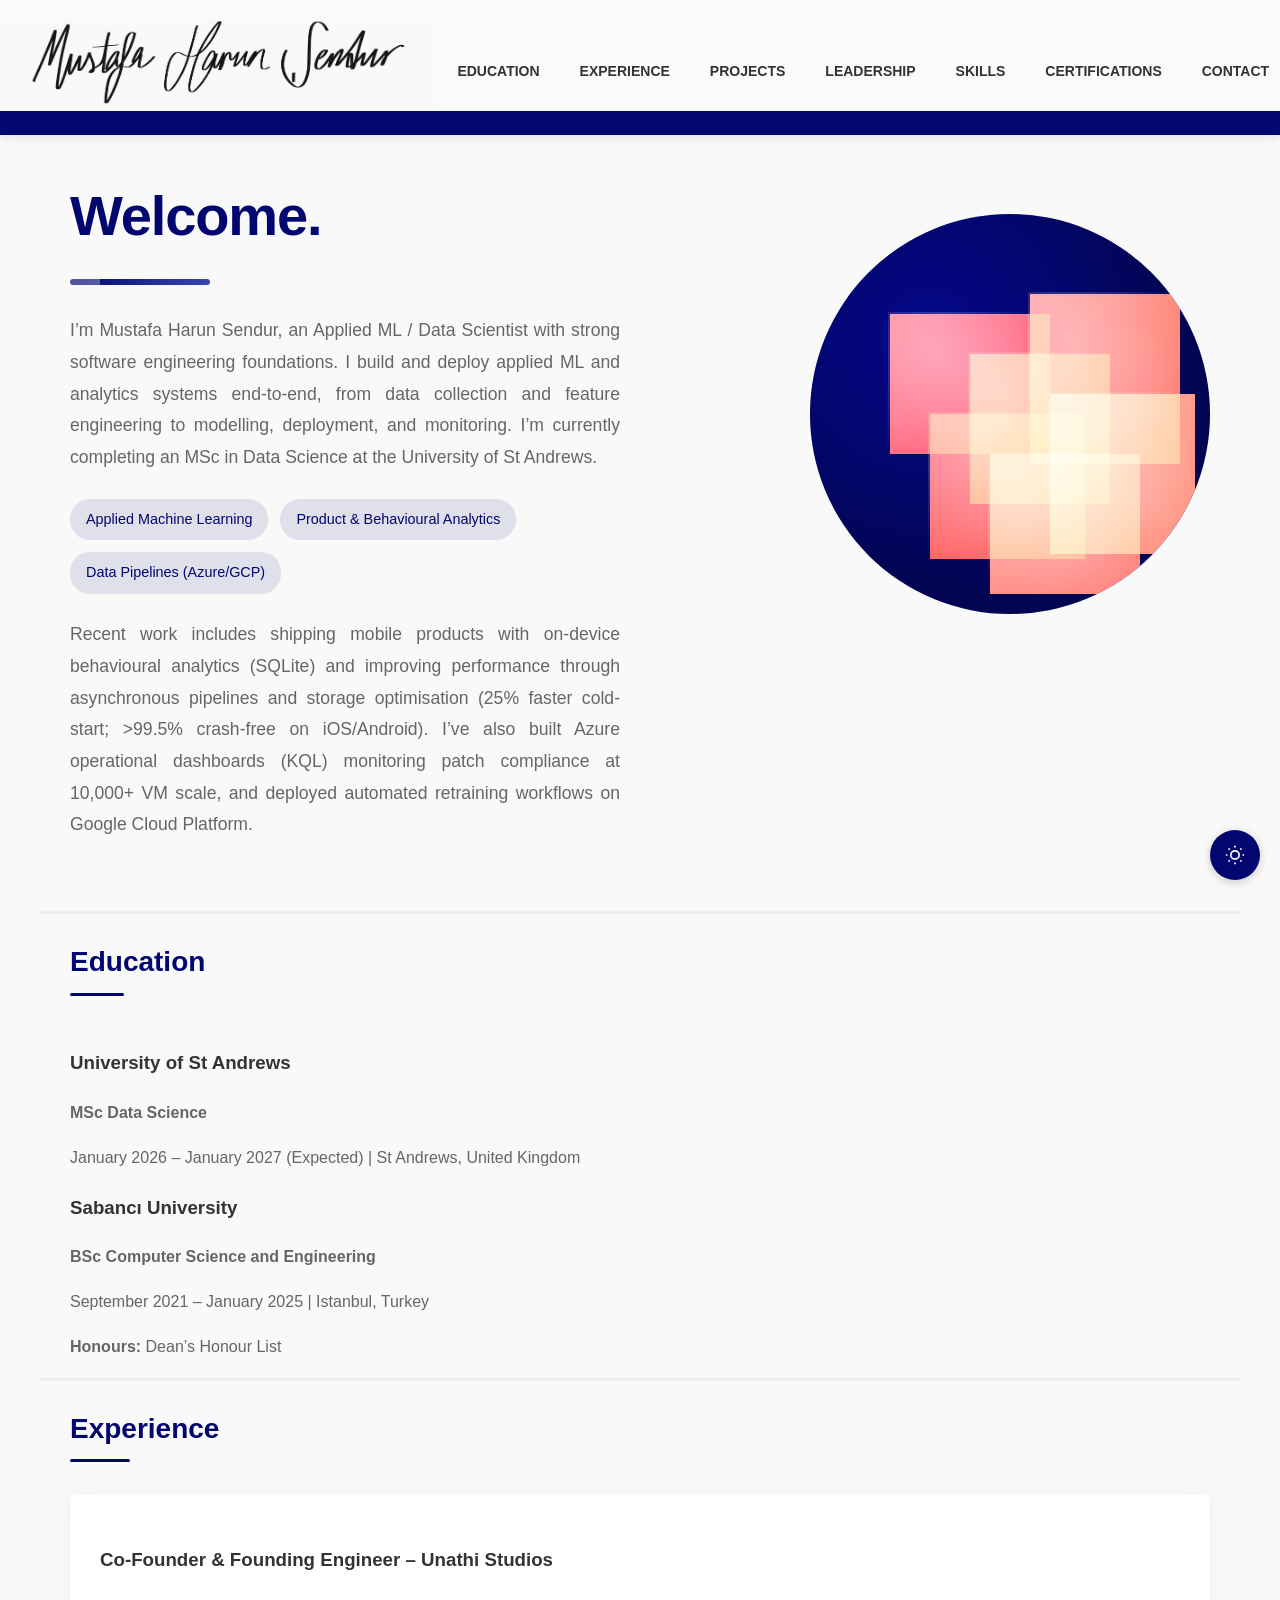
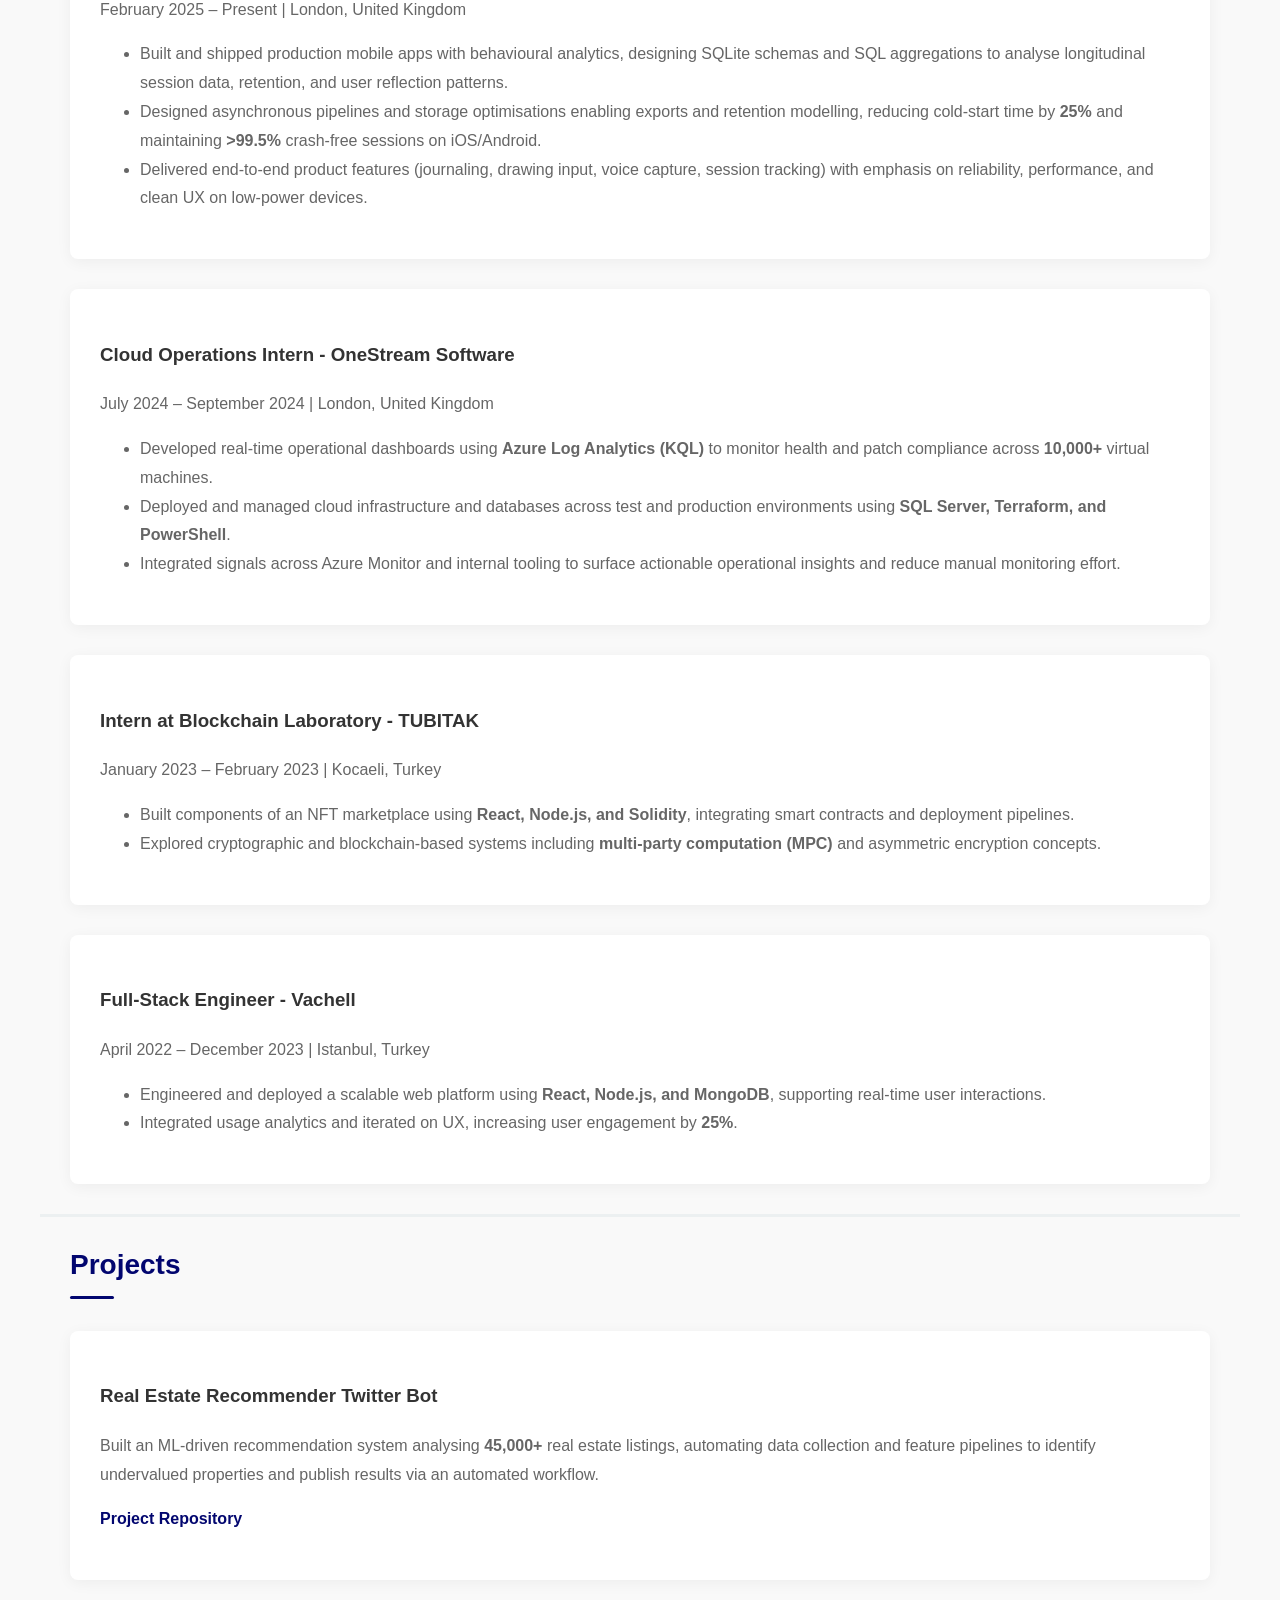
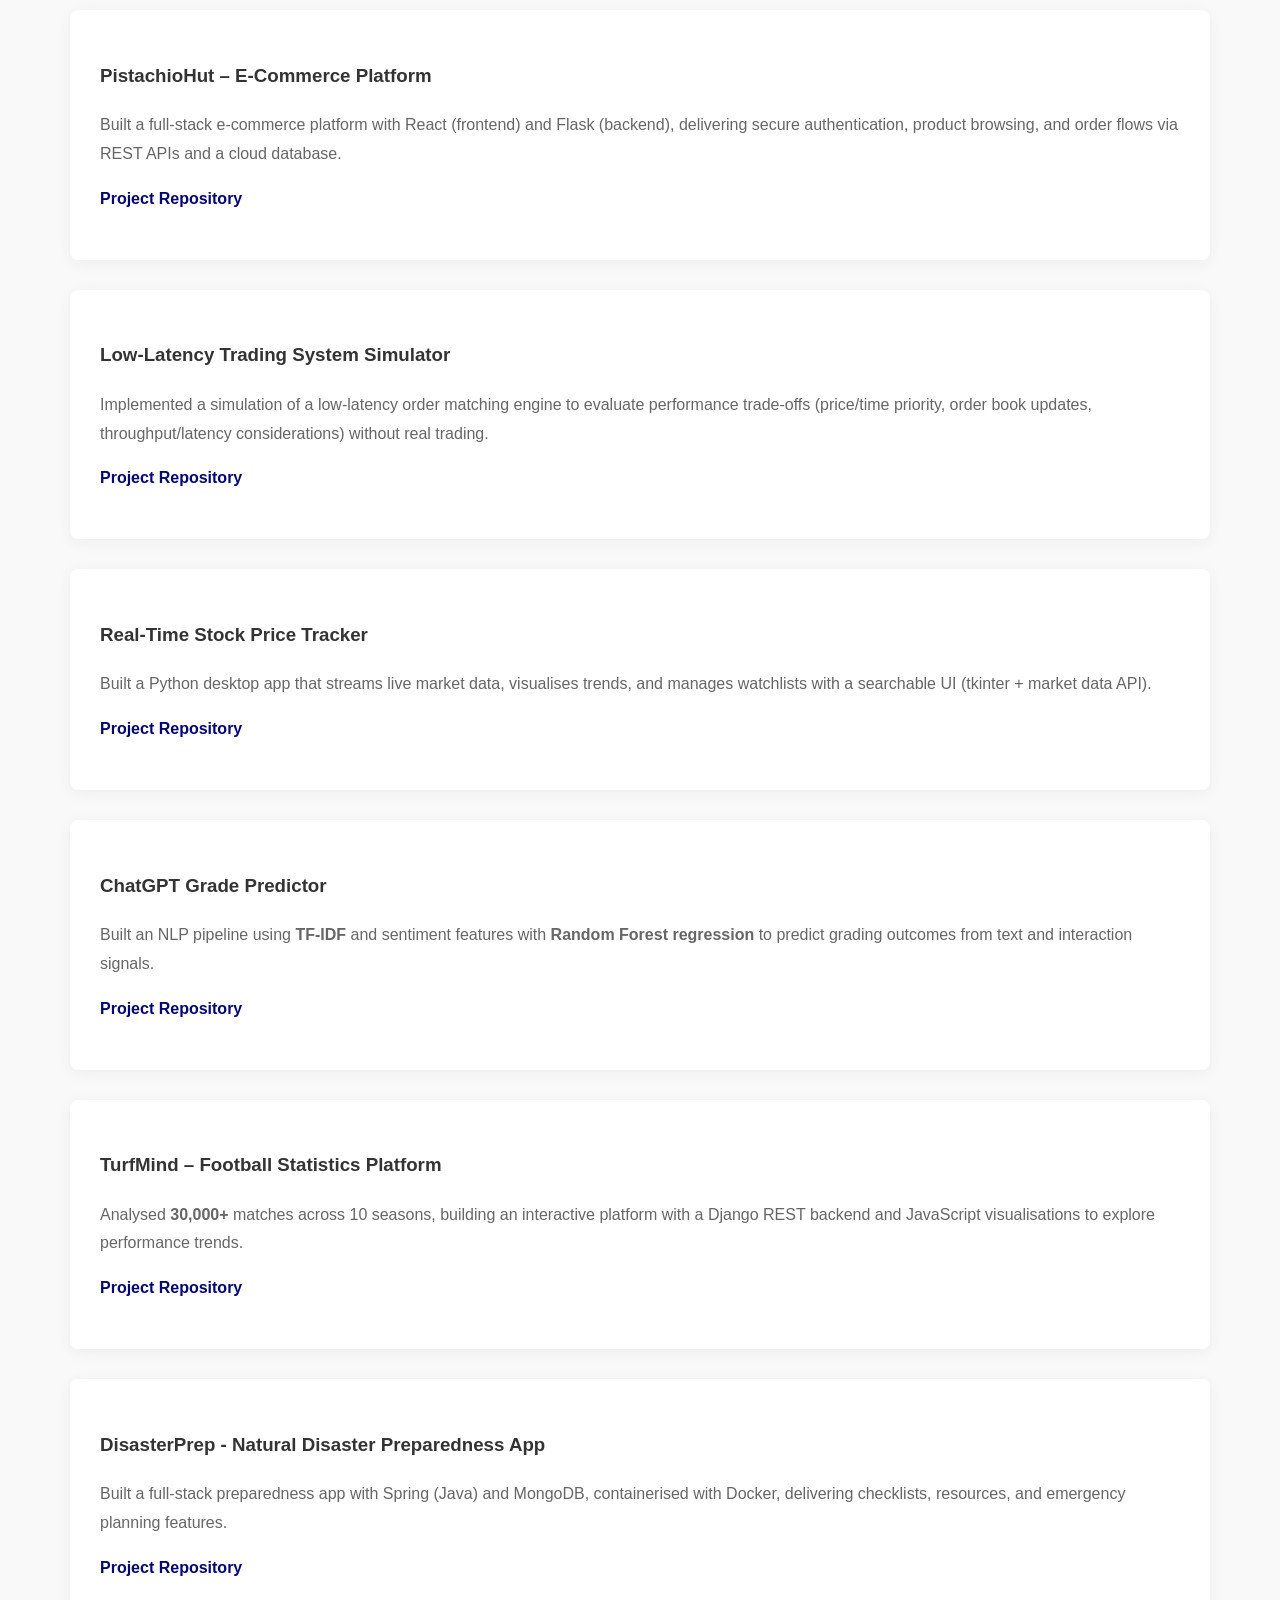
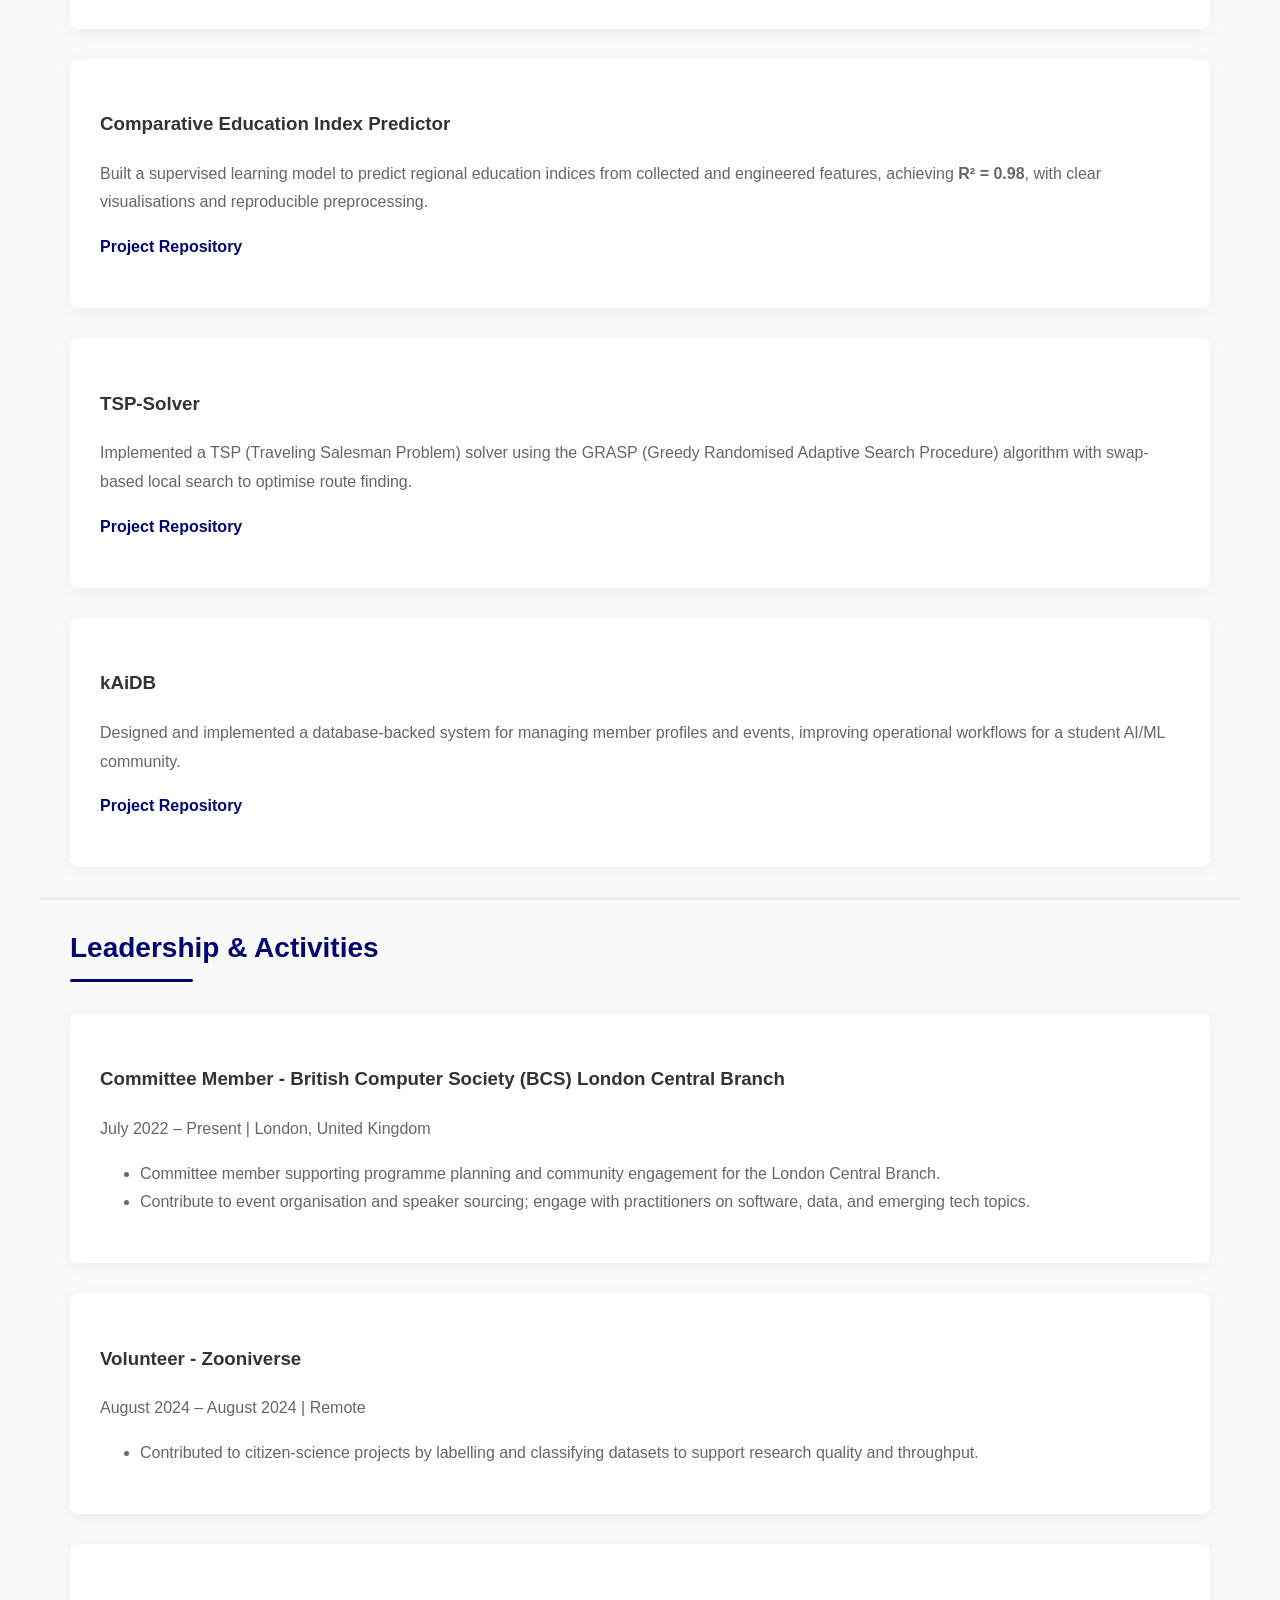
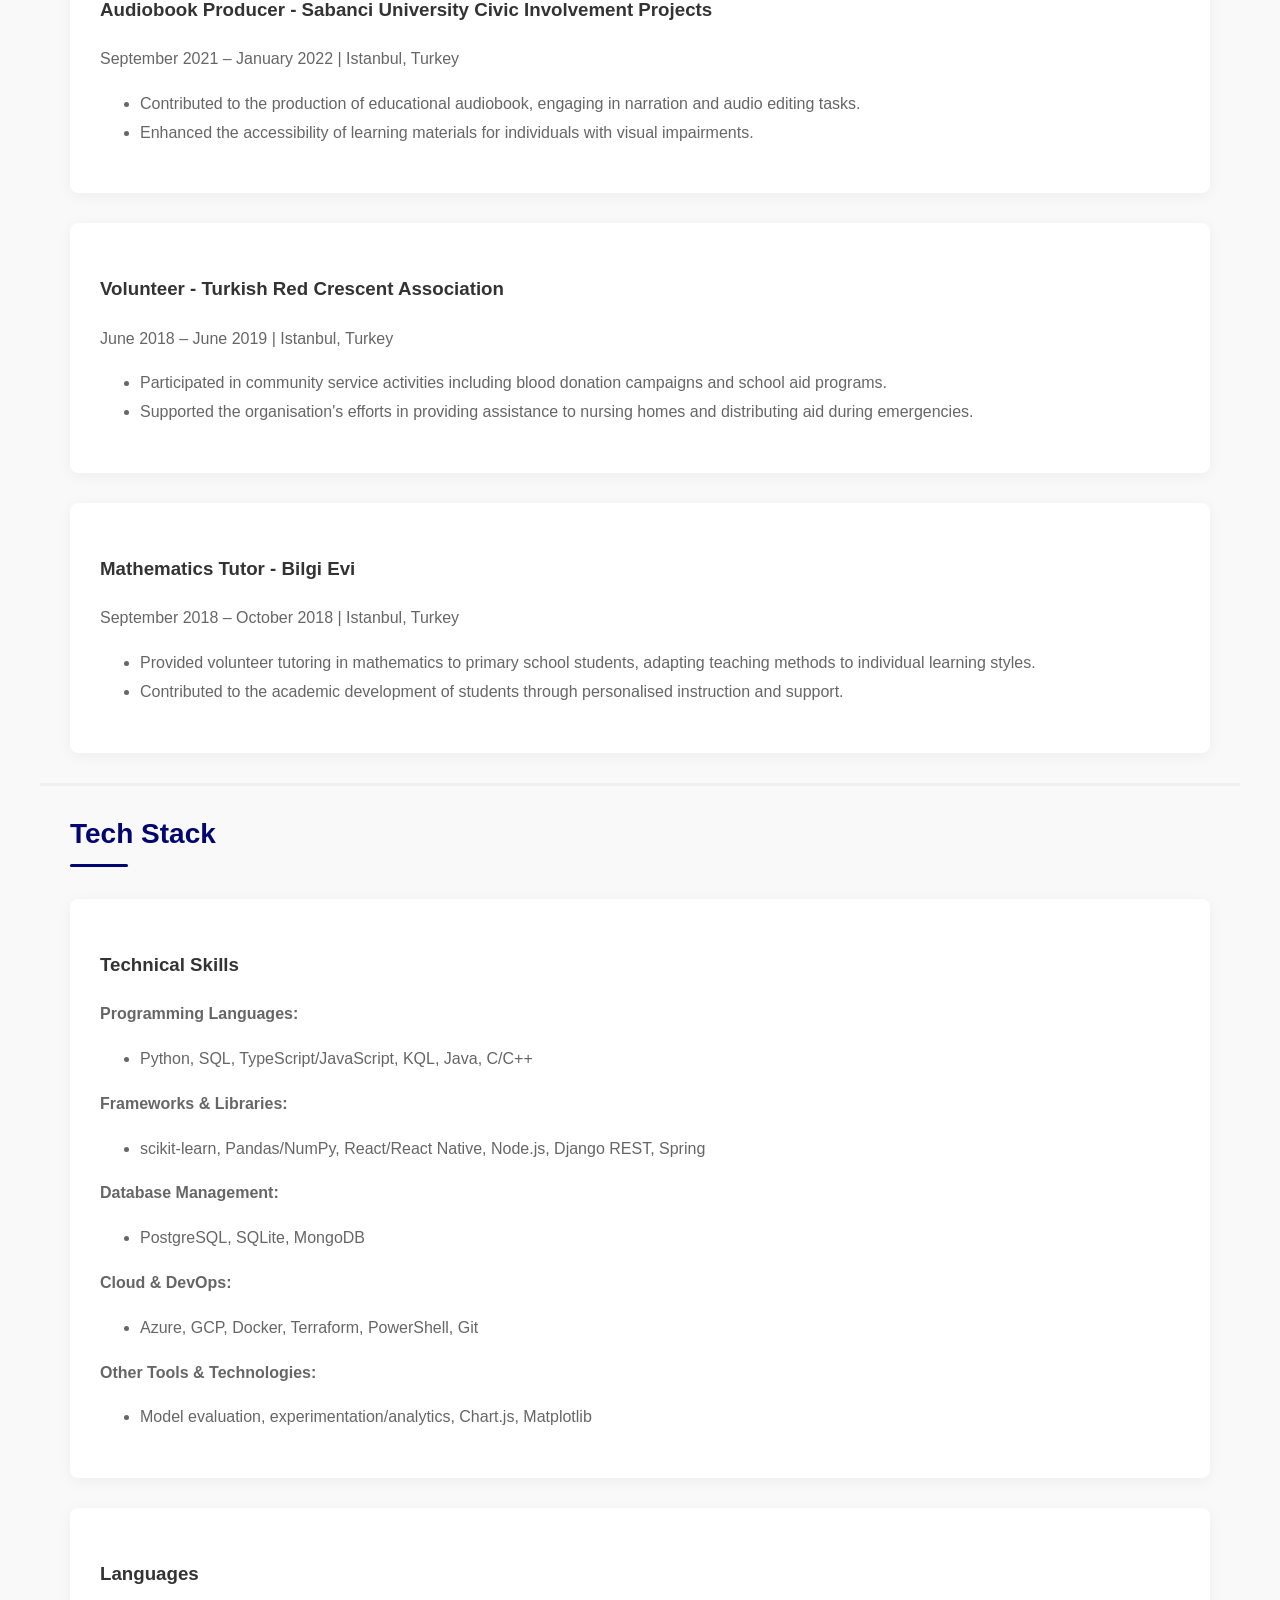
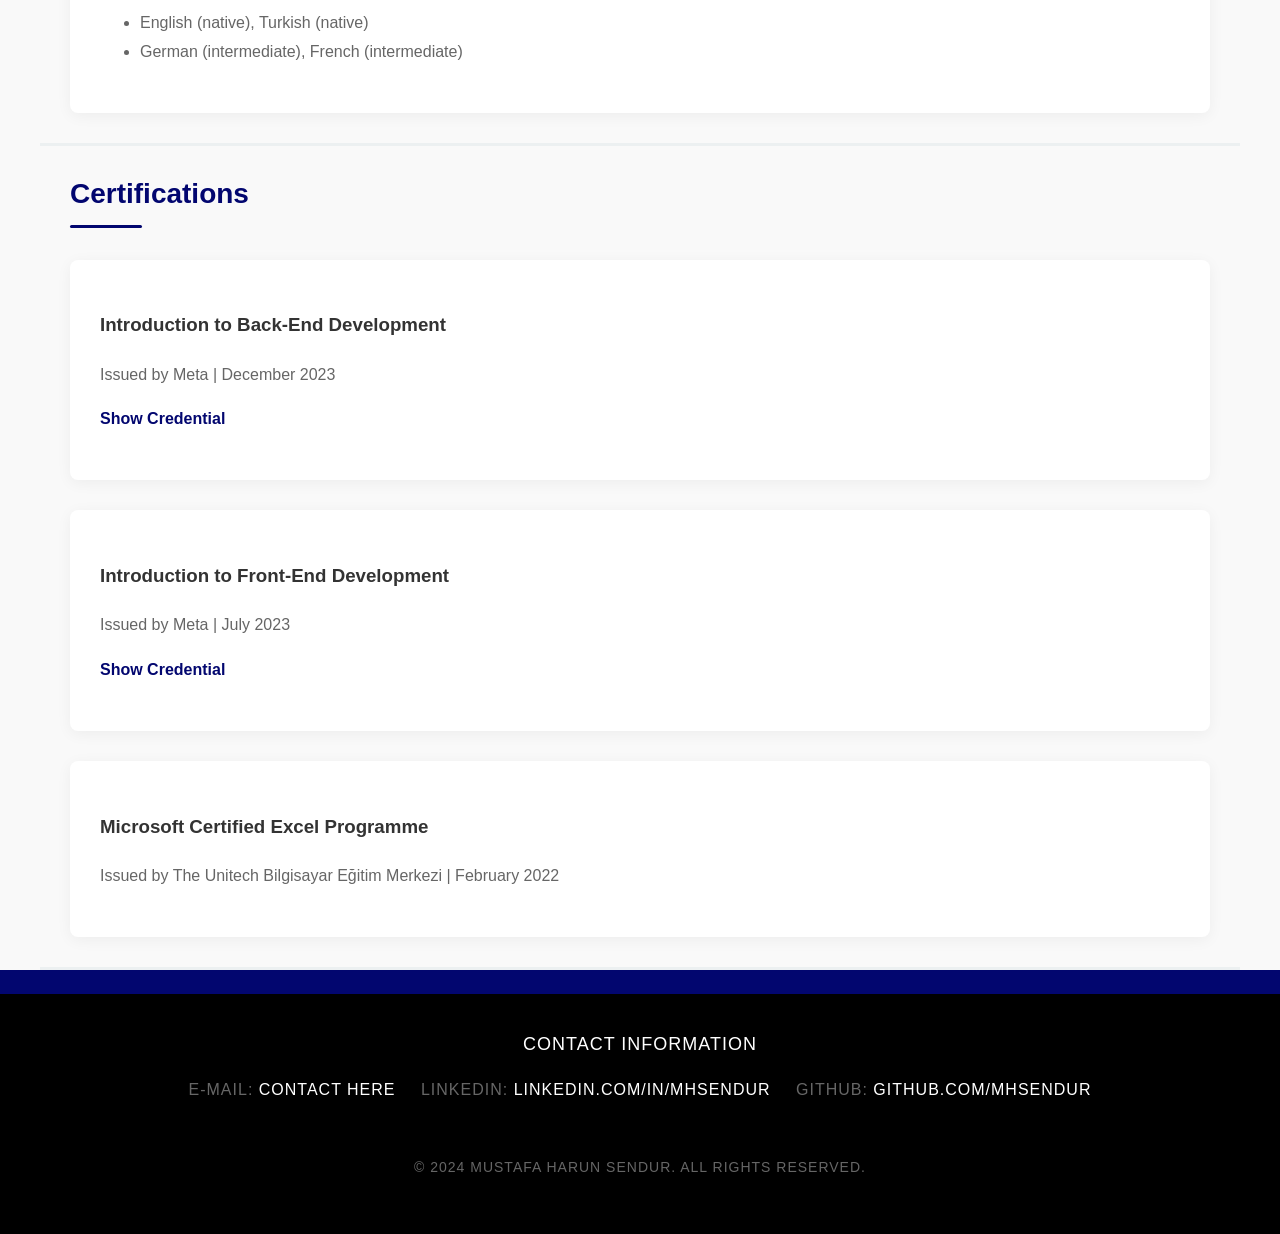
==== index.html @ 92cb6170 "Update index.html" ====
<!DOCTYPE html>
<html lang="en">
<head>
    <meta charset="UTF-8">
    <meta name="viewport" content="width=device-width, initial-scale=1.0">
    <title>Mustafa Harun Sendur - Portfolio</title>
    <link rel="stylesheet" href="style.css">
</head>
<body>
  <svg style="position: absolute; width: 0; height: 0;">
    <defs>
        <filter id="goo">
            <feGaussianBlur in="SourceGraphic" stdDeviation="4" result="blur" />
            <feColorMatrix in="blur" mode="matrix" 
                values="1 0 0 0 0  
                        0 1 0 0 0  
                        0 0 1 0 0  
                        0 0 0 12 -9" result="goo" />
            <feComposite in="SourceGraphic" in2="goo" operator="atop"/>
        </filter>
    </defs>
</svg>

  <header>
    <div class="container">
        <img src="logo.png" alt="Mustafa Harun Sendur Logo">
    </div>
    
    <nav>
        <ul>
            <li><a href="#education">Education</a></li>
            <li><a href="#experience">Experience</a></li>
            <li><a href="#projects">Projects</a></li>
            <li><a href="#activities">Leadership</a></li>
            <li><a href="#skills">Skills</a></li>
            <li><a href="#certifications">Certifications</a></li>

            <li><a href="#" onclick="window.location.href = 'mailto:' + 'sendurharun' + '@' + 'gmail.com'">Contact</a></li>
        </ul>
    </nav>
</header>


    <section id="welcome" class="container">
        <div class="welcome-content">
            <div class="welcome-grid">
                <div class="welcome-text">
                    <h1>Welcome.</h1>
                    <div class="highlight-bar"></div>
                    <p>I’m Mustafa Harun Sendur, an Applied ML / Data Scientist with strong software engineering foundations. I build and deploy applied ML and analytics systems end-to-end, from data collection and feature engineering to modelling, deployment, and monitoring. I’m currently completing an MSc in Data Science at the University of St Andrews.</p>
                    <div class="expertise-tags">
                        <span>Applied Machine Learning</span>
                        <span>Product & Behavioural Analytics</span>
                        <span>Data Pipelines (Azure/GCP)</span>
                    </div>
                    <p>Recent work includes shipping mobile products with on-device behavioural analytics (SQLite) and improving performance through asynchronous pipelines and storage optimisation (25% faster cold-start; &gt;99.5% crash-free on iOS/Android). I’ve also built Azure operational dashboards (KQL) monitoring patch compliance at 10,000+ VM scale, and deployed automated retraining workflows on Google Cloud Platform.</p>
                </div>
                <div class="welcome-visual">
                    <div class="tech-sphere">
                        <div class="lava-container">
                            <div class="lava-blob"></div>
                            <div class="lava-blob"></div>
                            <div class="lava-blob"></div>
                            <div class="lava-blob"></div>
                            <div class="lava-blob"></div>
                            <div class="lava-blob"></div>

                            
                        </div>
                    </div>
                </div>
            </div>
        </div>
    </section>
    
<!-- Education Section -->
<section id="education" class="container">
  <h2>Education</h2>

  <div class="education-entry">
    <h3>University of St Andrews</h3>
    <p><strong>MSc Data Science</strong></p>
    <p>January 2026 – January 2027 (Expected) | St Andrews, United Kingdom</p>
  </div>

  <div class="education-entry">
    <h3>Sabancı University</h3>
    <p><strong>BSc Computer Science and Engineering</strong></p>
    <p>September 2021 – January 2025 | Istanbul, Turkey</p>
    <p><strong>Honours:</strong> Dean’s Honour List</p>
  </div>
</section>

<!-- Experience Section -->
<section id="experience" class="container">
  <h2>Experience</h2>



<!-- Unathi Studios Experience -->
<div class="experience-entry">
    <div class="tech-tags-container">
        <span class="tech-tag react">React Native</span>
        <span class="tech-tag typescript">TypeScript</span>
        <span class="tech-tag sqlite">SQLite</span>
    </div>
    <h3>Co-Founder &amp; Founding Engineer – Unathi Studios</h3>
    <p>February 2025 – Present | London, United Kingdom</p>
    <ul>
        <li>Built and shipped production mobile apps with behavioural analytics, designing SQLite schemas and SQL aggregations to analyse longitudinal session data, retention, and user reflection patterns.</li>
        <li>Designed asynchronous pipelines and storage optimisations enabling exports and retention modelling, reducing cold-start time by <strong>25%</strong> and maintaining <strong>&gt;99.5%</strong> crash-free sessions on iOS/Android.</li>
        <li>Delivered end-to-end product features (journaling, drawing input, voice capture, session tracking) with emphasis on reliability, performance, and clean UX on low-power devices.</li>
    </ul>
</div> 
    
<!-- OneStream Software Experience -->
<div class="experience-entry">
    <div class="tech-tags-container">
        <span class="tech-tag azure">Azure</span>
        <span class="tech-tag kql">KQL</span>
    </div>
    <h3>Cloud Operations Intern - OneStream Software</h3>
    <p>July 2024 – September 2024 | London, United Kingdom</p>
    <ul>
        <li>Developed real-time operational dashboards using <strong>Azure Log Analytics (KQL)</strong> to monitor health and patch compliance across <strong>10,000+</strong> virtual machines.</li>
        <li>Deployed and managed cloud infrastructure and databases across test and production environments using <strong>SQL Server, Terraform, and PowerShell</strong>.</li>
        <li>Integrated signals across Azure Monitor and internal tooling to surface actionable operational insights and reduce manual monitoring effort.</li>
    </ul>
</div>

  <!-- TUBITAK Experience -->
  <div class="experience-entry">
      <div class="tech-tags-container">
          <span class="tech-tag solidity">Solidity</span>
          <span class="tech-tag javascript">JavaScript</span>
      </div>
      <h3>Intern at Blockchain Laboratory - TUBITAK</h3>
      <p>January 2023 – February 2023 | Kocaeli, Turkey</p>
      <ul>
          <li>Built components of an NFT marketplace using <strong>React, Node.js, and Solidity</strong>, integrating smart contracts and deployment pipelines.</li>
          <li>Explored cryptographic and blockchain-based systems including <strong>multi-party computation (MPC)</strong> and asymmetric encryption concepts.</li>
      </ul>
  </div>
  
  <!-- Vachell Experience -->
  <div class="experience-entry">
      <div class="tech-tags-container">
          <span class="tech-tag react">React</span>
          <span class="tech-tag nodejs">Node.js</span>
          <span class="tech-tag express">Express</span>
          <span class="tech-tag mongodb">MongoDB</span>
      </div>
      <h3>Full-Stack Engineer - Vachell</h3>
      <p>April 2022 – December 2023 | Istanbul, Turkey</p>
      <ul>
          <li>Engineered and deployed a scalable web platform using <strong>React, Node.js, and MongoDB</strong>, supporting real-time user interactions.</li>
          <li>Integrated usage analytics and iterated on UX, increasing user engagement by <strong>25%</strong>.</li>
      </ul>
  </div>
</section>


<!-- Projects Section -->
<section id="projects" class="container">
  <h2>Projects</h2>

  <!-- Real Estate Recommender Twitter Bot Project -->
<div class="project-entry">
    <div class="tech-tags-container">
        <span class="tech-tag python">Python</span>
    </div>
    <h3>Real Estate Recommender Twitter Bot</h3>
    <p>Built an ML-driven recommendation system analysing <strong>45,000+</strong> real estate listings, automating data collection and feature pipelines to identify undervalued properties and publish results via an automated workflow.</p>
    <p><a href="https://github.com/mhsendur/RealEstateTweetBot" target="_blank" rel="noopener noreferrer">Project Repository</a></p>
</div>

      <!-- PistachioHut – E-Commerce Platform Project -->
  <div class="project-entry">
      <div class="tech-tags-container">
          <span class="tech-tag python">Python</span>
          <span class="tech-tag flask">Flask</span>
          <span class="tech-tag react">React</span>
          <span class="tech-tag firebase">Firebase</span>
      </div>
      <h3>PistachioHut – E-Commerce Platform</h3>
      <p>Built a full-stack e-commerce platform with React (frontend) and Flask (backend), delivering secure authentication, product browsing, and order flows via REST APIs and a cloud database.</p>
      <p><a href="https://github.com/mhsendur/PistachioHut-OnlineStore" target="_blank" rel="noopener noreferrer">Project Repository</a></p>
  </div>

  <!-- Low-Latency Trading System Simulator Project -->
  <div class="project-entry">
      <div class="tech-tags-container">
          <span class="tech-tag cpp">C</span>
      </div>
      <h3>Low-Latency Trading System Simulator</h3>
      <p>Implemented a simulation of a low-latency order matching engine to evaluate performance trade-offs (price/time priority, order book updates, throughput/latency considerations) without real trading.</p>
      <p><a href="https://github.com/mhsendur/LowLatencyTradingSystem" target="_blank" rel="noopener noreferrer">Project Repository</a></p>
  </div>

  <!-- Real-Time Stock Price Tracker Project -->
  <div class="project-entry">
      <div class="tech-tags-container">
          <span class="tech-tag python">Python</span>
      </div>
      <h3>Real-Time Stock Price Tracker</h3>
      <p>Built a Python desktop app that streams live market data, visualises trends, and manages watchlists with a searchable UI (tkinter + market data API).</p>
      <p><a href="https://github.com/mhsendur/StockPriceTracker" target="_blank" rel="noopener noreferrer">Project Repository</a></p>
  </div>
  

  <!-- ChatGPT Grade Predictor Project -->
  <div class="project-entry">
      <div class="tech-tags-container">
          <span class="tech-tag python">Python</span>
      </div>
      <h3>ChatGPT Grade Predictor</h3>
      <p>Built an NLP pipeline using <strong>TF-IDF</strong> and sentiment features with <strong>Random Forest regression</strong> to predict grading outcomes from text and interaction signals.</p>
      <p><a href="https://github.com/mhsendur/ChatGPT-Grade-Predictor" target="_blank" rel="noopener noreferrer">Project Repository</a></p>
  </div>
  
  <!-- TurfMind Project -->
  <div class="project-entry">
      <div class="tech-tags-container">
          <span class="tech-tag python">Python</span>
          <span class="tech-tag django">Django</span>
          <span class="tech-tag javascript">JavaScript</span>
      </div>
      <h3>TurfMind – Football Statistics Platform</h3>
      <p>Analysed <strong>30,000+</strong> matches across 10 seasons, building an interactive platform with a Django REST backend and JavaScript visualisations to explore performance trends.</p>
      <p><a href="https://github.com/mhsendur/TurfMind-football-stats-coaching" target="_blank" rel="noopener noreferrer">Project Repository</a></p>
      </div>
  
  <!-- DisasterPrep App Project -->
  <div class="project-entry">
      <div class="tech-tags-container">
          <span class="tech-tag java">Java</span>
          <span class="tech-tag spring">Spring</span>
          <span class="tech-tag docker">Docker</span>
          <span class="tech-tag mongodb">MongoDB</span>
      </div>
      <h3>DisasterPrep - Natural Disaster Preparedness App</h3>
      <p>Built a full-stack preparedness app with Spring (Java) and MongoDB, containerised with Docker, delivering checklists, resources, and emergency planning features.</p>
      <p><a href="https://github.com/mhsendur/DisasterPrep" target="_blank" rel="noopener noreferrer">Project Repository</a></p>
  </div>
  
  <!-- Comparative Education Index Predictor Project -->
  <div class="project-entry">
      <div class="tech-tags-container">
          <span class="tech-tag python">Python</span>
      </div>
      <h3>Comparative Education Index Predictor</h3>
      <p>Built a supervised learning model to predict regional education indices from collected and engineered features, achieving <strong>R² = 0.98</strong>, with clear visualisations and reproducible preprocessing.</p>
      <p><a href="https://github.com/mhsendur/Education-Index-in-Turkey-Before-and-After" target="_blank" rel="noopener noreferrer">Project Repository</a></p>
  </div>

  <!-- TSP-Solver Project -->
<div class="project-entry">
    <div class="tech-tags-container">
        <span class="tech-tag cpp">C++</span>
    </div>
    <h3>TSP-Solver</h3>
    <p>Implemented a TSP (Traveling Salesman Problem) solver using the GRASP (Greedy Randomised Adaptive Search Procedure) algorithm with swap-based local search to optimise route finding.</p>
    <p><a href="https://github.com/mhsendur/TSP-Solver" target="_blank" rel="noopener noreferrer">Project Repository</a></p>
</div>

<!-- kAiDB Project -->
<div class="project-entry">
    <div class="tech-tags-container">
        <span class="tech-tag python">Python</span>
        <span class="tech-tag mongodb">MongoDB</span>
    </div>
    <h3>kAiDB</h3>
    <p>Designed and implemented a database-backed system for managing member profiles and events, improving operational workflows for a student AI/ML community.</p>
    <p><a href="https://github.com/mhsendur/kAiDB" target="_blank" rel="noopener noreferrer">Project Repository</a></p>
</div>

</section>


<!-- Activities Section -->
<section id="activities" class="container">
  <h2>Leadership & Activities</h2>
  
  <!-- British Computer Society (BCS) Activity -->
  <div class="activity-entry">
      <h3>Committee Member - British Computer Society (BCS) London Central Branch</h3>
      <p>July 2022 – Present | London, United Kingdom</p>
      <ul>
          <li>Committee member supporting programme planning and community engagement for the London Central Branch.</li>
          <li>Contribute to event organisation and speaker sourcing; engage with practitioners on software, data, and emerging tech topics.</li>
      </ul>
  </div>

  <!-- Zooniverse Platform Volunteer Experience -->
<div class="activity-entry">
    <h3>Volunteer - Zooniverse</h3>
    <p>August 2024 – August 2024 | Remote</p>
    <ul>
        <li>Contributed to citizen-science projects by labelling and classifying datasets to support research quality and throughput.</li>
    </ul>
</div>

      <!-- Audiobook Production Activity -->
  <div class="activity-entry">
      <h3>Audiobook Producer - Sabanci University Civic Involvement Projects</h3>
      <p>September 2021 – January 2022 | Istanbul, Turkey</p>
      <ul>
          <li>Contributed to the production of educational audiobook, engaging in narration and audio editing tasks.</li>
          <li>Enhanced the accessibility of learning materials for individuals with visual impairments.</li>
      </ul>
  </div>

  <!-- Volunteering Activity -->
  <div class="activity-entry">
      <h3>Volunteer - Turkish Red Crescent Association</h3>
      <p>June 2018 – June 2019 | Istanbul, Turkey</p>
      <ul>
          <li>Participated in community service activities including blood donation campaigns and school aid programs.</li>
          <li>Supported the organisation's efforts in providing assistance to nursing homes and distributing aid during emergencies.</li>
      </ul>
  </div>
  
  <!-- Tutoring Activity -->
  <div class="activity-entry">
      <h3>Mathematics Tutor - Bilgi Evi</h3>
      <p>September 2018 – October 2018 | Istanbul, Turkey</p>
      <ul>
          <li>Provided volunteer tutoring in mathematics to primary school students, adapting teaching methods to individual learning styles.</li>
          <li>Contributed to the academic development of students through personalised instruction and support.</li>
      </ul>
  </div>
</section>


<!-- Skills Section -->
<section id="skills" class="container">
  <h2>Tech Stack</h2>
  
    <!-- Technical Skills -->
    <div class="skills-entry">
        <h3>Technical Skills</h3>
    
    <p><strong>Programming Languages:</strong></p>
    <ul>
        <li>Python, SQL, TypeScript/JavaScript, KQL, Java, C/C++</li>
    </ul>
    
    <p><strong>Frameworks & Libraries:</strong></p>
    <ul>
        <li>scikit-learn, Pandas/NumPy, React/React Native, Node.js, Django REST, Spring</li>
    </ul>
    
    <p><strong>Database Management:</strong></p>
    <ul>
        <li>PostgreSQL, SQLite, MongoDB</li>
    </ul>
    
    <p><strong>Cloud & DevOps:</strong></p>
    <ul>
        <li>Azure, GCP, Docker, Terraform, PowerShell, Git</li>
    </ul>
    
    <p><strong>Other Tools & Technologies:</strong></p>
    <ul>
        <li>Model evaluation, experimentation/analytics, Chart.js, Matplotlib</li>
    </ul>
    </div>
  
  <!-- Language Skills -->
  <div class="skills-entry">
      <h3>Languages</h3>
      <ul>
          <li>English (native), Turkish (native)</li>
          <li>German (intermediate), French (intermediate)</li>
      </ul>
  </div>
</section>

<!-- Certifications Section -->
<section id="certifications" class="container">
    <h2>Certifications</h2>
    
    <!-- Back-End Development Certification -->
    <div class="project-entry">
        <h3>Introduction to Back-End Development</h3>
        <p>Issued by Meta | December 2023</p>
        <p><a href="https://www.coursera.org/account/accomplishments/verify/5BM7PVQEJAZY" target="_blank" rel="noopener noreferrer">Show Credential</a></p>
    </div>
    
    <!-- Front-End Development Certification -->
    <div class="project-entry">
        <h3>Introduction to Front-End Development</h3>
        <p>Issued by Meta | July 2023</p>
        <p><a href="https://www.coursera.org/account/accomplishments/verify/XJJ8SKBCUX5J" target="_blank" rel="noopener noreferrer">Show Credential</a></p>
    </div>
    
    <!-- Microsoft Excel Programme Certification -->
    <div class="project-entry">
        <h3>Microsoft Certified Excel Programme</h3>
        <p>Issued by The Unitech Bilgisayar Eğitim Merkezi | February 2022</p>
    </div>
</section>


<!-- Footer Section -->
<footer>
  <div class="container">
    <div class="footer-content">
                <p class="contact-info-title">Contact Information</p>
          <ul>
              <li>E-mail: <a href="#" onclick="window.location.href = 'mailto:' + 'sendurharun' + '@' + 'gmail.com'">Contact Here</a></li>
              <li>LinkedIn: <a href="https://linkedin.com/in/mhsendur" target="_blank" rel="noopener noreferrer">linkedin.com/in/mhsendur</a></li>
              <li>GitHub: <a href="https://github.com/mhsendur" target="_blank" rel="noopener noreferrer">github.com/mhsendur</a></li>
          </ul>
      </div>
      <div class="footer-bottom">
          <p>&copy; 2024 Mustafa Harun Sendur. All rights reserved.</p>
      </div>
  </div>
</footer>

<!-- Theme Toggle Button -->
<button class="theme-toggle" id="themeToggle" aria-label="Toggle dark/light theme">
    <svg width="20" height="20" viewBox="0 0 24 24" fill="none" stroke="currentColor" stroke-width="2">
        <circle cx="12" cy="12" r="5"/>
        <path d="M12 1v2M12 21v2M4.22 4.22l1.42 1.42M18.36 18.36l1.42 1.42M1 12h2M21 12h2M4.22 19.78l1.42-1.42M18.36 5.64l1.42-1.42"/>
    </svg>
</button>

<script>
// Theme Toggle functionality
const themeToggle = document.getElementById('themeToggle');
const prefersDarkScheme = window.matchMedia('(prefers-color-scheme: dark)');

// Check for saved theme preference or default to user's system preference
const currentTheme = localStorage.getItem('theme') || 
    (prefersDarkScheme.matches ? 'dark' : 'light');

// Apply the current theme
document.documentElement.setAttribute('data-theme', currentTheme);

// Toggle theme when button is clicked
themeToggle.addEventListener('click', () => {
    const currentTheme = document.documentElement.getAttribute('data-theme');
    const newTheme = currentTheme === 'light' ? 'dark' : 'light';
    
    document.documentElement.setAttribute('data-theme', newTheme);
    localStorage.setItem('theme', newTheme);
});

// Update theme when system preference changes
prefersDarkScheme.addEventListener('change', (e) => {
    const newTheme = e.matches ? 'dark' : 'light';
    document.documentElement.setAttribute('data-theme', newTheme);
    localStorage.setItem('theme', newTheme);
});
</script>

</body>
</html>
---- style.css ----
/* Color Theme Variables */
:root {
    /* Light Theme (default) */
    --bg-primary: #f9f9f9;
    --bg-secondary: #ffffff;
    --text-primary: #333333;
    --text-secondary: #666666;
    --accent-color: #02066F;
    --accent-light: #3945b5;
    --header-bg: rgba(250, 250, 250, 0.95);
    --card-bg: #ffffff;
    --card-shadow: 0 3px 15px rgba(0, 0, 0, 0.05);
    --border-color: rgba(0, 0, 0, 0.05);
    --highlight-bg: rgba(2, 6, 111, 0.1);
    --tag-bg: rgba(2, 6, 111, 0.1);
    --tag-text: #02066F;
    --footer-bg: #000000;
    --footer-text: #ffffff;
    --link-color: #02066F;
    --link-hover: #3945b5;
}

/* Dark Theme */
[data-theme="dark"] {
    --bg-primary: #121212;
    --bg-secondary: #1e1e1e;
    --text-primary: #e0e0e0;
    --text-secondary: #a0a0a0;
    --accent-color: #4B6BF5;
    --accent-light: #6C84F6;
    --header-bg: rgba(18, 18, 18, 0.95);
    --card-bg: #1e1e1e;
    --card-shadow: 0 3px 15px rgba(0, 0, 0, 0.2);
    --border-color: rgba(255, 255, 255, 0.1);
    --highlight-bg: rgba(75, 107, 245, 0.15);
    --tag-bg: rgba(75, 107, 245, 0.2);
    --tag-text: #4B6BF5;
    --footer-bg: #121212;
    --footer-text: #e0e0e0;
    --link-color: #6C84F6;
    --link-hover: #8A9DF7;
}

/* Base styles for full-width background */
html, 
body {
    margin: 0;
    padding: 0;
    width: 100%;
    min-height: 100vh;
    background-color: var(--bg-primary);
}

/* Container adjustments */
.container {
    width: 100%;
    max-width: 1200px;
    margin: 0 auto;
    padding: 0 30px;
    box-sizing: border-box;
    background-color: var(--bg-primary);
}

/* Section backgrounds */
section {
    width: 100%;
    background-color: var(--bg-primary);
    padding: 60px 20px;
    border-bottom: 3px solid #343739;
}

[data-theme="dark"] section {
    border-bottom: 3px solid #393c3e;  /* Darker gray for dark mode */
}

/* Header full width */
header {
    width: 100%;
    background-color: var(--header-bg);
}

/* Footer full width */
footer {
    width: 100%;
    background-color: var(--footer-bg);
}

/* Dark mode specific fixes */
[data-theme="dark"] {
    & body,
    & html,
    & .container,
    & section,
    & #welcome,
    & #experience,
    & #projects,
    & #activities,
    & #skills,
    & #certifications {
        background-color: var(--bg-primary);
    }
}

/* Logo inversion for dark mode */
[data-theme="dark"] header img {
    filter: invert(1) brightness(100%);
}

/* Dark mode specific adjustments */
[data-theme="dark"] {
    & .experience-entry,
    & .project-entry,
    & .activity-entry,
    & .skills-entry {
        background: var(--card-bg);
        border: 1px solid var(--border-color);
        box-shadow: 0 4px 6px rgba(0, 0, 0, 0.3);
    }

    & .experience-entry:hover,
    & .project-entry:hover,
    & .activity-entry:hover,
    & .skills-entry:hover {
        background: var(--bg-secondary);
        border-color: var(--accent-color);
        box-shadow: 0 6px 12px rgba(0, 0, 0, 0.4);
    }
}

/* Ensure smooth transitions */
body, 
.container, 
section, 
.experience-entry, 
.project-entry, 
.activity-entry, 
.skills-entry,
header img {
    transition: all 0.3s ease;
}

header {
    background: var(--header-bg);
    color: var(--text-primary);
}

.experience-entry, .project-entry, .activity-entry, .skills-entry {
    background: var(--card-bg);
    color: var(--text-primary);
    box-shadow: var(--card-shadow);
    border: 1px solid var(--border-color);
}

/* Update other text colors */
h1, h2, h3, h4, h5, h6 {
    color: var(--text-primary);
}

p, li {
    color: var(--text-secondary);
}

a {
    color: var(--link-color);
}

/* Dark mode specific adjustments */
[data-theme="dark"] .experience-entry:hover,
[data-theme="dark"] .project-entry:hover,
[data-theme="dark"] .activity-entry:hover,
[data-theme="dark"] .skills-entry:hover {
    box-shadow: 0 5px 20px rgba(0, 0, 0, 0.3);
    border: 1px solid var(--accent-color);
}

[data-theme="dark"] header nav ul li a {
    color: var(--text-primary);
}

[data-theme="dark"] .tech-sphere {
    background: radial-gradient(circle at 30% 30%, var(--accent-color), #020440);
}

/* Add theme toggle button styles */
.theme-toggle {
    position: fixed;
    bottom: 20px;
    right: 20px;
    background: var(--accent-color);
    color: white;
    border: none;
    border-radius: 50%;
    width: 50px;
    height: 50px;
    cursor: pointer;
    box-shadow: 0 2px 10px rgba(0, 0, 0, 0.2);
    z-index: 1000;
    display: flex;
    align-items: center;
    justify-content: center;
    transition: all 0.3s ease;
}

.theme-toggle:hover {
    transform: scale(1.1);
}

body, html {
  margin: 0;
  padding: 0;
  font-family: 'Helvetica Neue', Helvetica, Arial, sans-serif;
  color: #333;
  background-color: #f9f9f9;
  font-size: 16px;
  line-height: 1.8;
}

header img {
  height: 85px; 
}

nav ul li:last-child {
  padding-right: 60px;
  margin-right: 0;
}

header {
  background: var(--header-bg);
  color: var(--text-primary);
  padding: 20px 0;
  position: fixed;
  width: 100%;
  top: 0;
  z-index: 1000;
  box-shadow: 0 2px 10px rgba(0, 0, 0, 0.1);
  transition: all 0.3s ease;
  display: flex;
  justify-content: space-between;
  align-items: center;
}

header::after {
  content: '';
  display: block;
  height: 24px;
  background-color: var(--accent-color);
  width: 100%;
  position: absolute;
  bottom: 0;
  left: 0;
}

header h1 {
  margin: 0;
  text-align: left;
  font-size: 28px;
  font-weight: 600;
  flex: 1;
  color: var(--text-primary);
}

header nav {
  text-align: right;
  flex: 2;
}

header nav ul {
  font-weight: 550;
  padding: 0;
  list-style: none;
  display: flex;
  justify-content: flex-end;
}

header nav ul li {
  font-size: 24px;
  margin: 0 20px;
}

header nav ul li a {
  color: var(--text-primary);
  text-decoration: none;
  text-transform: uppercase;
  font-size: 14px;
  transition: color 0.3s ease-in-out;
}

header nav ul li a:hover,
header nav ul li a.current {
  color: var(--accent-color);
  font-weight: 750;
  text-decoration: underline;
  text-decoration-thickness: 0.15em;
  text-underline-offset: 0.35em;
}

section {
  padding: 60px 20px;
  border-bottom: 3px solid #ecf0f1;
}

section h2 {
  margin-bottom: 40px;
  font-size: 28px;
  color: var(--accent-color);
  font-weight: 600;
  position: relative;
  display: inline-block;
}

section h2::after {
  content: '';
  position: absolute;
  bottom: -8px;
  left: 0;
  width: 40%;
  height: 3px;
  background: var(--accent-color);
  border-radius: 2px;
}

.experience-entry, .project-entry, .activity-entry, .skills-entry {
  background: var(--card-bg);
  padding: 30px;
  margin-bottom: 30px;
  border: none;
  border-radius: 8px;
  box-shadow: 0 3px 15px rgba(0, 0, 0, 0.05);
  transition: transform 0.2s ease, box-shadow 0.2s ease;
}

.experience-entry:hover, .project-entry:hover, .activity-entry:hover, .skills-entry:hover {
  transform: translateY(-3px);
  box-shadow: 0 5px 20px rgba(0, 0, 0, 0.08);
}

.project-entry a {
  color: var(--accent-color);
  text-decoration: none;
  font-weight: bold;
}

.project-entry a:hover {
  text-decoration: underline;
}

.project-entry, .experience-entry {
  position: relative;  
}

.project-entry a::after {
  content: " \2022";
  margin-left: 5px;
}

.project-entry a:last-child::after {
  content: "";
}

footer {
  background-color: var(--footer-bg);
  width: 100%;
  color: var(--footer-text);
  text-align: center;
  padding: 40px 0;
  position: relative;
  font-size: 16px;
  text-transform: uppercase;
  letter-spacing: 1px;
}

footer::before {
  content: '';
  display: block;
  height: 24px;
  background-color: var(--accent-color);
  width: 100%;
  position: absolute;
  top: 0;
  left: 0;
}

footer .footer-content p {
  margin-bottom: 20px;
  font-size: 18px;
  color: var(--footer-text);
  font-weight: 600;
  text-transform: uppercase;
  letter-spacing: 1px;
}

footer .container {
  background-color: var(--footer-bg);
  display: flex;
  flex-direction: column;
  align-items: center;
  justify-content: center;
}

footer .footer-content {
  margin-bottom: 20px;
}

footer .footer-content p {
  margin-bottom: 15px;
  font-weight: 500;
}

footer ul {
  list-style: none;
  padding: 0;
  text-align: center;
}

footer ul li {
  display: inline-block;
  margin: 0 10px;
}

footer ul li a {
  color: var(--footer-text);
  text-decoration: none;
  transition: all 0.2s ease-in-out;
  font-weight: 400;
}

footer ul li a:hover {
  color: var(--link-hover);
  text-decoration: underline;
}

footer .footer-bottom {
  font-size: 14px;
  color: var(--text-secondary);
}

#welcome {
  padding-top: 120px;
  padding-bottom: 50px;
  background-color: var(--bg-primary);
}

#welcome h1 {
  font-size: 3.5em;
  color: var(--accent-color);
  margin-bottom: 8px;
  font-weight: 600;
  position: relative;
  display: inline-block;
  text-transform: none;
  letter-spacing: -0.02em;
}

.tech-sphere {
  width: 400px;
  height: 400px;
  position: relative;
  border-radius: 50%;
  background: radial-gradient(circle at 30% 30%, var(--accent-color), #020440);
  overflow: hidden;
}

.lava-blob {
  position: absolute;
  transition: transform 1.2s cubic-bezier(0.4, 0, 0.2, 1);
  mix-blend-mode: screen;
}

/* Add complex background effect */
.tech-sphere::before {
  content: '';
  position: absolute;
  inset: 0;
  background: 
    radial-gradient(circle at 70% 70%, rgba(2, 6, 111, 0.3) 0%, transparent 50%),
    radial-gradient(circle at 30% 30%, rgba(5, 10, 175, 0.4) 0%, transparent 60%),
    linear-gradient(45deg, rgba(2, 6, 111, 0.1) 0%, transparent 70%);
  pointer-events: none;
}

/* Enlarged blobs with shine effects */
.lava-blob::before {
  content: '';
  position: absolute;
  inset: -2px;
  background: radial-gradient(circle at 30% 30%, rgba(255, 255, 255, 0.3), transparent 70%);
  border-radius: inherit;
  z-index: 2;
}

.lava-blob::after {
  content: '';
  position: absolute;
  inset: 0;
  background: radial-gradient(circle at 70% 70%, rgba(255, 255, 255, 0.15), transparent 60%);
  border-radius: inherit;
  z-index: 2;
}

/* Enlarged blob sizes */
.lava-blob:nth-child(1) {
  width: 160px;  /* Increased from 130px */
  height: 140px;  /* Increased from 110px */
  left: 20%;
  top: 25%;
  animation: move1 23s infinite alternate-reverse;
  background: linear-gradient(135deg, #FF8C42, #FF4D00);
}

.lava-blob:nth-child(2) {
  width: 150px;  /* Increased from 120px */
  height: 170px;  /* Increased from 140px */
  left: 55%;
  top: 20%;
  animation: move2 25s infinite alternate;
  background: linear-gradient(135deg, #FFA262, #FF6B1A);
}

.lava-blob:nth-child(3) {
  width: 155px;  /* Increased from 125px */
  height: 145px;  /* Increased from 115px */
  left: 30%;
  top: 50%;
  animation: move3 27s infinite alternate-reverse;
  background: linear-gradient(135deg, #FF7A33, #FF5500);
}

.lava-blob:nth-child(4) {
  width: 145px;  /* Increased from 115px */
  height: 160px;  /* Increased from 130px */
  left: 60%;
  top: 45%;
  animation: move4 24s infinite alternate;
  background: linear-gradient(135deg, #FFB380, #FF8533);
}

.lava-blob:nth-child(5) {
  width: 140px;  /* Increased from 110px */
  height: 150px;  /* Increased from 120px */
  left: 40%;
  top: 35%;
  animation: move5 26s infinite alternate-reverse;
  background: linear-gradient(135deg, #FF944D, #FF6600);
}

.lava-blob:nth-child(6) {
  width: 150px;  /* Increased from 120px */
  height: 140px;  /* Increased from 110px */
  left: 45%;
  top: 60%;
  animation: move6 28s infinite alternate;
  background: linear-gradient(135deg, #FFAA70, #FF7733);
}

/* More complex blob animations */
@keyframes move1 {
    0% { 
        transform: translate(0, 0) rotate(0deg) scale(1);
        border-radius: 70% 30% 50% 50% / 30% 60% 40% 70%;
    }
    15% {
        transform: translate(10%, 15%) rotate(60deg) scale(0.95);
        border-radius: 50% 60% 30% 70% / 40% 40% 60% 60%;
    }
    35% {
        transform: translate(-5%, 20%) rotate(150deg) scale(1.05);
        border-radius: 60% 40% 70% 30% / 50% 60% 40% 50%;
    }
    55% {
        transform: translate(-15%, 5%) rotate(220deg) scale(0.98);
        border-radius: 45% 55% 40% 60% / 55% 45% 60% 40%;
    }
    75% {
        transform: translate(5%, -10%) rotate(300deg) scale(1.02);
        border-radius: 55% 45% 60% 40% / 40% 60% 45% 55%;
    }
    100% { 
        transform: translate(0, 0) rotate(360deg) scale(1);
        border-radius: 70% 30% 50% 50% / 30% 60% 40% 70%;
    }
}

@keyframes move2 {
    0% { 
        transform: translate(0, 0) rotate(0deg) scale(1);
        border-radius: 60% 40% 30% 70% / 40% 30% 70% 60%;
    }
    20% {
        transform: translate(-12%, 8%) rotate(-80deg) scale(1.03);
        border-radius: 40% 60% 50% 50% / 30% 60% 40% 70%;
    }
    45% {
        transform: translate(8%, -15%) rotate(-170deg) scale(0.97);
        border-radius: 55% 45% 65% 35% / 45% 55% 45% 55%;
    }
    65% {
        transform: translate(15%, 5%) rotate(-260deg) scale(1.04);
        border-radius: 45% 55% 40% 60% / 60% 40% 55% 45%;
    }
    85% {
        transform: translate(-5%, -8%) rotate(-320deg) scale(0.96);
        border-radius: 50% 50% 30% 70% / 40% 40% 60% 60%;
    }
    100% { 
        transform: translate(0, 0) rotate(-360deg) scale(1);
        border-radius: 60% 40% 30% 70% / 40% 30% 70% 60%;
    }
}

@keyframes move3 {
    0% { 
        transform: translate(0, 0) rotate(0deg);
        border-radius: 40% 60% 70% 30% / 60% 50% 50% 40%;
    }
    20% {
        transform: translate(12%, -8%) rotate(72deg);
        border-radius: 60% 40% 50% 50% / 40% 60% 40% 60%;
    }
    40% {
        transform: translate(-8%, 12%) rotate(144deg);
        border-radius: 50% 50% 60% 40% / 50% 50% 40% 60%;
    }
    60% {
        transform: translate(-12%, -8%) rotate(216deg);
        border-radius: 40% 60% 50% 50% / 60% 40% 60% 40%;
    }
    80% {
        transform: translate(8%, 12%) rotate(288deg);
        border-radius: 55% 45% 40% 60% / 45% 55% 60% 40%;
    }
    100% { 
        transform: translate(0, 0) rotate(360deg);
        border-radius: 40% 60% 70% 30% / 60% 50% 50% 40%;
    }
}

@keyframes move4 {
    0% { 
        transform: translate(0, 0) rotate(0deg);
        border-radius: 50% 60% 40% 50% / 70% 30% 40% 30%;
    }
    30% {
        transform: translate(15%, -10%) rotate(-108deg);
        border-radius: 60% 40% 50% 50% / 40% 60% 40% 60%;
    }
    60% {
        transform: translate(-10%, -15%) rotate(-216deg);
        border-radius: 40% 60% 60% 40% / 60% 40% 50% 50%;
    }
    100% { 
        transform: translate(0, 0) rotate(-360deg);
        border-radius: 50% 60% 40% 50% / 70% 30% 40% 30%;
    }
}

@keyframes move5 {
    0% { 
        transform: translate(0, 0) rotate(0deg);
        border-radius: 45% 55% 65% 35% / 55% 45% 35% 65%;
    }
    25% {
        transform: translate(-12%, 8%) rotate(90deg);
        border-radius: 55% 45% 45% 55% / 45% 55% 55% 45%;
    }
    50% {
        transform: translate(8%, 12%) rotate(180deg);
        border-radius: 65% 35% 35% 65% / 35% 65% 65% 35%;
    }
    75% {
        transform: translate(12%, -8%) rotate(270deg);
        border-radius: 45% 55% 55% 45% / 55% 45% 45% 55%;
    }
    100% { 
        transform: translate(0, 0) rotate(360deg);
        border-radius: 45% 55% 65% 35% / 55% 45% 35% 65%;
    }
}

@keyframes move6 {
    0% { 
        transform: translate(0, 0) rotate(0deg);
        border-radius: 65% 35% 45% 55% / 35% 65% 55% 45%;
    }
    20% {
        transform: translate(10%, 15%) rotate(-72deg);
        border-radius: 55% 45% 55% 45% / 45% 55% 45% 55%;
    }
    40% {
        transform: translate(-15%, 10%) rotate(-144deg);
        border-radius: 45% 55% 65% 35% / 55% 45% 35% 65%;
    }
    60% {
        transform: translate(-10%, -15%) rotate(-216deg);
        border-radius: 35% 65% 55% 45% / 65% 35% 45% 55%;
    }
    80% {
        transform: translate(15%, -10%) rotate(-288deg);
        border-radius: 55% 45% 45% 55% / 45% 55% 55% 45%;
    }
    100% { 
        transform: translate(0, 0) rotate(-360deg);
        border-radius: 65% 35% 45% 55% / 35% 65% 55% 45%;
    }
}

/* Add edge detection and interaction */
@keyframes edgeStick {
  0% {
    transform: scale(1);
  }
  30% {
    transform: scale(1.05);
  }
  100% {
    transform: scale(1);
  }
}

.lava-blob.edge-top {
  animation: edgeStick 1.2s ease-in-out forwards;
  border-radius: 10% 10% 50% 50% / 10% 10% 50% 50%;
}

.lava-blob.edge-bottom {
  animation: edgeStick 1.2s ease-in-out forwards;
  border-radius: 50% 50% 10% 10% / 50% 50% 10% 10%;
}

.lava-blob.edge-left {
  animation: edgeStick 1.2s ease-in-out forwards;
  border-radius: 10% 50% 50% 10% / 10% 50% 50% 10%;
}

.lava-blob.edge-right {
  animation: edgeStick 1.2s ease-in-out forwards;
  border-radius: 50% 10% 10% 50% / 50% 10% 10% 50%;
}

.welcome-content {
  margin: 0 auto;
  padding: 0;
}

.welcome-grid {
  display: grid;
  gap: 40px;
  align-items: start;
}

.welcome-text {
  position: relative;
  z-index: 2;
}

.highlight-bar {
  width: 140px;
  height: 6px;
  background: linear-gradient(90deg, var(--accent-color), var(--accent-light));
  margin: 4px 0 30px 0;  /* Added bottom margin */
  border-radius: 3px;
  position: relative;
}

.highlight-bar::after {
  content: '';
  position: absolute;
  top: 0;
  left: 0;
  width: 30px;
  height: 100%;
  background: rgba(255, 255, 255, 0.3);
  animation: shimmer 2s infinite;
}

.expertise-tags {
  display: flex;
  flex-wrap: wrap;
  gap: 12px;
  margin: 25px 0;
}

.expertise-tags span {
  background: var(--tag-bg);
  color: var(--tag-text);
  padding: 8px 16px;
  border-radius: 20px;
  font-size: 0.9em;
  font-weight: 500;
  transition: all 0.3s ease;
}

.expertise-tags span:hover {
  transform: translateY(-2px);
  background: var(--highlight-bg);
}

#welcome p {
  font-size: 1.1em;
  line-height: 1.8;
  color: var(--text-secondary);
  margin: 20px 0;
  font-weight: 400;
  text-align: justify;
}

.welcome-visual {
  position: relative;
  height: 100%;
  display: flex;
  align-items: flex-start;  /* Changed from center to flex-start */
  justify-content: flex-end;
  padding-top: 94px;  /* Add padding to align with first paragraph */
}

/* Responsive Design */
@media only screen and (max-width: 1024px) {
  .welcome-grid {
    grid-template-columns: 1fr;
    gap: 40px;
  }

  .tech-sphere {
    width: 300px;
    height: 300px;
  }

  #welcome h1 {
    font-size: 3em;
  }
}

@media only screen and (max-width: 768px) {
  #welcome {
    padding-top: 140px;
    padding-bottom: 60px;
  }

  .tech-sphere {
    width: 200px;
    height: 200px;
  }

  #welcome h1 {
    font-size: 2.5em;
  }

  .expertise-tags {
    gap: 8px;
  }

  .expertise-tags span {
    padding: 6px 12px;
    font-size: 0.8em;
  }
}

@media only screen and (max-width: 600px) {
    /* Mobile Header Adjustments */
    header {
        padding: 10px 0;
        position: relative;
    }
    
    header img {
        height: 45px; /* Increased logo size from 35px */
    }
    
    /* Navigation spacing adjustments */
    header nav ul {
        flex-direction: column;
        align-items: center;
        gap: 4px;
    }
    
    header nav ul li {
        font-size: 14px;
        margin: 2px 0;
    }
    
    header nav ul li a {
        padding: 3px 0;
    }

    nav ul li:last-child {
        padding-right: 0;
        margin-right: 0;
    }

    header nav ul li:last-child {
        margin-bottom: 25px;
    }

    /* Welcome section adjustment */
    #welcome {
        padding-top: 10px; /* Halved from 20px */
    }

    /* Container adjustments */
    .container, section {
        width: 100%;
        padding: 0 15px;
        margin: auto;
        box-sizing: border-box;
    }

    header, footer, header .container, footer .container {
        width: 100%;
        padding-left: 15px;
        padding-right: 15px;
        box-sizing: border-box;
    }

    img {
        max-width: 100%;
        height: auto;
    }

    section {
        padding: 30px 15px;
    }

    footer .container {
        flex-direction: column;
        align-items: stretch;
        padding: 20px 15px;
    }

    footer .footer-content, footer .footer-bottom {
        padding: 10px 0;
    }

    footer .footer-content p {
        margin-bottom: 10px;
        font-size: 16px;
    }

    footer ul li {
        margin: 5px 10px;
    }

    footer .footer-bottom {
        margin-top: 20px;
        font-size: 12px;
    }

    .container {
        width: 100%;
        padding: 0 15px;
        margin: auto;
    }

    header nav ul {
        flex-direction: column;
        align-items: center;
    }

    header nav ul li {
        font-size: 18px;
        margin: 10px 0;
    }

    section {
        padding: 30px 15px;
    }

    section h2, .experience-entry h3, .project-entry h3, .activity-entry h3, .skills-entry h3 {
        font-size: 20px;
    }

    .experience-entry, .project-entry, .activity-entry, .skills-entry {
        padding: 20px;
    }

    #welcome h1 {
        font-size: 2.5em;
    }

    #welcome p {
        font-size: 1.1em;
        line-height: 1.6;
    }

    #welcome {

    }
    
    header {
        padding: 15px 0;
    }
    
    .experience-entry:hover, .project-entry:hover, .activity-entry:hover, .skills-entry:hover {
        transform: none;
    }
}

@media only screen and (min-width: 601px) {
    header {
        position: fixed;
    }

    #welcome {
        padding-top: 120px;
    }
}

.tech-tag {
    display: inline-flex;
    align-items: center;
    padding: 4px 12px;
    margin: 2px;
    border-radius: 15px;
    font-size: 12px;
    font-weight: 500;
    color: white;
    position: relative;
    border: 1px solid rgba(255, 255, 255, 0.2);
    letter-spacing: 0.5px;
    transition: all 0.2s ease;
    background-color: var(--accent-color);
}

.tech-tag::before {
    content: '';
    display: inline-block;
    width: 8px;
    height: 8px;
    border-radius: 50%;
    margin-right: 6px;
    background-color: white;
    animation: pulse 2s infinite;
}

@keyframes pulse {
    0% {
        box-shadow: 0 0 0 0 rgba(255, 255, 255, 0.4);
    }
    70% {
        box-shadow: 0 0 0 4px rgba(255, 255, 255, 0);
    }
    100% {
        box-shadow: 0 0 0 0 rgba(255, 255, 255, 0);
    }
}

/* Clean, solid colors */
.tech-tag.typescript { background-color: #4B6BF5; }
.tech-tag.sqlite { background-color: #2ECC71; }
.tech-tag.python { background-color: #4B6BF5; }
.tech-tag.javascript { background-color: #F5B041; }
.tech-tag.react { background-color: #5DADE2; }
.tech-tag.nodejs { background-color: #2ECC71; }
.tech-tag.mongodb { background-color: #27AE60; }
.tech-tag.azure { background-color: #3498DB; }
.tech-tag.kql { background-color: #884EA0; }
.tech-tag.solidity { background-color: #7D3C98; }
.tech-tag.express { background-color: #2C3E50; }
.tech-tag.flask { background-color: #717D7E; }
.tech-tag.firebase { background-color: #E67E22; }
.tech-tag.spring { background-color: #58D68D; }
.tech-tag.java { background-color: #E74C3C; }
.tech-tag.docker { background-color: #3498DB; }
.tech-tag.django { background-color: #16A085; }
.tech-tag.cpp { background-color: #8E44AD; }

.tech-tags-container {
    position: absolute;
    top: 15px;
    right: 15px;
    display: flex;
    flex-wrap: wrap;
    gap: 5px;
    justify-content: flex-end;
    max-width: 50%;
    z-index: 1;
    opacity: 0;  /* Hide by default */
    transition: opacity 0.3s ease;  /* Smooth transition */
}

.experience-entry:hover .tech-tags-container,
.project-entry:hover .tech-tags-container {
    opacity: 1;  /* Show on hover */
}

/* Simple hover effect */
.tech-tag:hover {
    transform: translateY(-1px);
}

/* Responsive Typography */
@media only screen and (max-width: 768px) {
    h1 { font-size: 2.5em; }
    h2 { font-size: 2em; }
    h3 { font-size: 1.5em; }
    p { font-size: 1em; }
}

/* Large Screens (1200px and up) */
@media only screen and (min-width: 1200px) {
    .container {
        padding: 0 30px;
    }
}

/* Medium Screens (768px to 1199px) */
@media only screen and (max-width: 1024px) {
    .welcome-grid {
        grid-template-columns: 1fr;
        gap: 40px;
    }

    .tech-sphere {
        width: 300px;
        height: 300px;
    }

    #welcome h1 {
        font-size: 3em;
    }
}

/* Tablet (768px to 1023px) */
@media only screen and (max-width: 768px) {
    #welcome {
        padding-top: 140px;
        padding-bottom: 60px;
    }

    .tech-sphere {
        width: 200px;
        height: 200px;
    }

    .expertise-tags {
        gap: 8px;
    }

    .expertise-tags span {
        padding: 6px 12px;
        font-size: 0.8em;
    }

    .tech-tags-container {
        position: relative;
        top: 0;
        right: 0;
        margin-bottom: 15px;
        max-width: 100%;
    }

    .experience-entry, .project-entry {
        padding: 20px;
        margin-bottom: 20px;
    }
}

/* Mobile (up to 600px) */
@media only screen and (max-width: 600px) {
    /* Navigation */
    nav ul {
        flex-direction: column;
        padding: 0;
        margin: 0;
        align-items: center;
    }

    nav ul li {
        margin: 5px 0;
        width: 100%;
        text-align: center;
    }

    /* Header */
    header {
        padding: 15px 0;
    }

    header img {
        height: 40px;
    }

    /* Welcome Section */
    #welcome {
        padding-top: 100px;
    }

    .welcome-grid {
        grid-template-columns: 1fr;
        gap: 20px;
    }

    .welcome-visual {
        justify-content: center;
        padding-top: 30px;
    }

    /* Experience & Project Entries */
    .experience-entry, .project-entry {
        padding: 15px;
        margin-bottom: 15px;
    }

    /* Tech Tags */
    .tech-tag {
        font-size: 10px;
        padding: 3px 8px;
    }

    .tech-tags-container {
        gap: 3px;
    }

    /* Section Spacing */
    section {
        padding: 40px 0;
    }

    /* Footer */
    footer {
        padding: 20px 0;
    }

    footer .container {
        flex-direction: column;
        text-align: center;
    }

    footer ul {
        flex-direction: column;
        gap: 10px;
    }

    /* Typography Adjustments */
    h1 { font-size: 2em; }
    h2 { font-size: 1.75em; }
    h3 { font-size: 1.25em; }
    p { font-size: 0.9em; }
}

/* Extra Small Devices (up to 375px) */
@media only screen and (max-width: 375px) {
    .tech-sphere {
        width: 150px;
        height: 150px;
    }

    .tech-tag {
        font-size: 9px;
        padding: 2px 6px;
    }

    .expertise-tags span {
        padding: 4px 8px;
        font-size: 0.7em;
    }

    h1 { font-size: 1.75em; }
    h2 { font-size: 1.5em; }
    h3 { font-size: 1.15em; }
}

/* Height-based Media Queries */
@media screen and (max-height: 700px) {
    #welcome {
        padding-top: 80px;
        padding-bottom: 40px;
    }

    .tech-sphere {
        width: 180px;
        height: 180px;
    }
}

/* Print Media Query */
@media print {
    .tech-sphere, .lava-blob {
        display: none;
    }

    .tech-tags-container {
        position: static;
        margin: 10px 0;
    }

    a[href]:after {
        content: " (" attr(href) ")";
    }
}

/* Landscape Mode */
@media screen and (orientation: landscape) and (max-height: 500px) {
    #welcome {
        padding-top: 60px;
    }

    .welcome-grid {
        grid-template-columns: 1fr 1fr;
        gap: 20px;
    }

    .tech-sphere {
        width: 150px;
        height: 150px;
    }
}

/* Large screens (1200px and up) */
@media only screen and (min-width: 1200px) {
    .tech-sphere {
        width: 400px;
        height: 400px;
    }
    
    .welcome-visual {
        justify-content: flex-end;
        padding-top: 94px;
    }
}

/* Medium-large screens (992px to 1199px) */
@media only screen and (max-width: 1199px) {
    .tech-sphere {
        width: 350px;
        height: 350px;
    }
}

/* Medium screens (768px to 991px) */
@media only screen and (max-width: 991px) {
    .tech-sphere {
        width: 300px;
        height: 300px;
    }
    
    .welcome-visual {
        justify-content: center;
        padding-top: 40px;
    }
    
    .welcome-grid {
        grid-template-columns: 1fr;
    }
}

/* Small screens (576px to 767px) */
@media only screen and (max-width: 767px) {
    .tech-sphere {
        width: 250px;
        height: 250px;
    }
    
    .welcome-visual {
        padding-top: 30px;
    }
}

/* Extra small screens (up to 575px) */
@media only screen and (max-width: 575px) {
    .tech-sphere {
        width: 200px;
        height: 200px;
    }
}

/* Very small screens (up to 375px) */
@media only screen and (max-width: 375px) {
    .tech-sphere {
        width: 180px;
        height: 180px;
    }
}

/* Landscape mode handling */
@media screen and (orientation: landscape) and (max-height: 600px) {
    .tech-sphere {
        width: 160px;
        height: 160px;
    }
    
    .welcome-visual {
        padding-top: 20px;
    }
}

/* Adjust lava blobs size proportionally */
@media only screen and (max-width: 991px) {
    .lava-blob {
        transform: scale(0.75);
    }
}

@media only screen and (max-width: 767px) {
    .lava-blob {
        transform: scale(0.6);
    }
}

@media only screen and (max-width: 575px) {
    .lava-blob {
        transform: scale(0.5);
    }
}

/* Container adjustments for better sphere positioning */
.welcome-visual {
    position: relative;
    height: 100%;
    display: flex;
    align-items: flex-start;
    transition: all 0.3s ease;
}

/* Ensure container doesn't overflow */
.welcome-content {
    overflow: hidden;
    width: 100%;
}

/* Adjust welcome grid spacing */
.welcome-grid {
    display: grid;
    gap: 40px;
    align-items: start;
}

@media only screen and (min-width: 992px) {
    .welcome-grid {
        grid-template-columns: 1fr 1fr;
    }
}

@media only screen and (max-width: 991px) {
    .welcome-grid {
        grid-template-columns: 1fr;
    }
    
    .welcome-visual {
        order: 2;
    }
    
    .welcome-text {
        order: 1;
    }
}

/* Smooth transitions for theme switching */
body * {
    transition: background-color 0.3s ease, 
                color 0.3s ease, 
                border-color 0.3s ease, 
                box-shadow 0.3s ease;
}
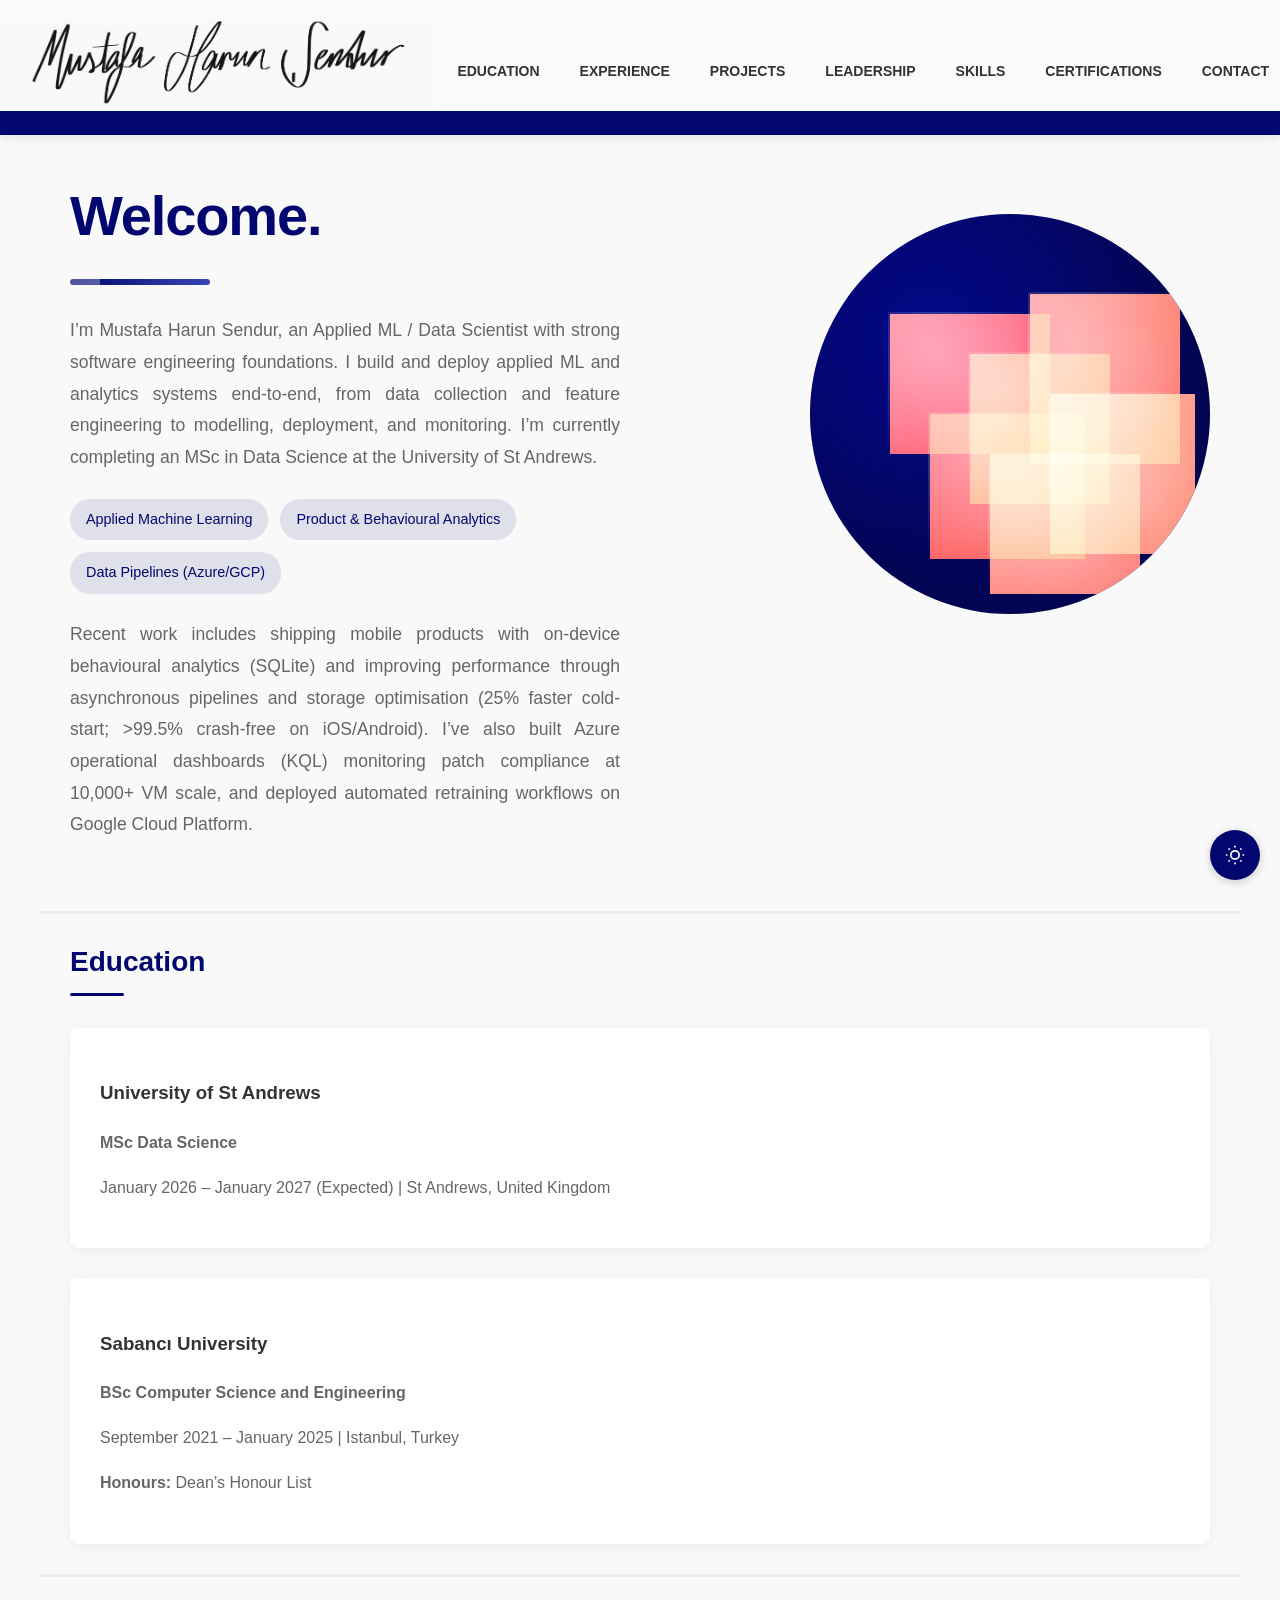
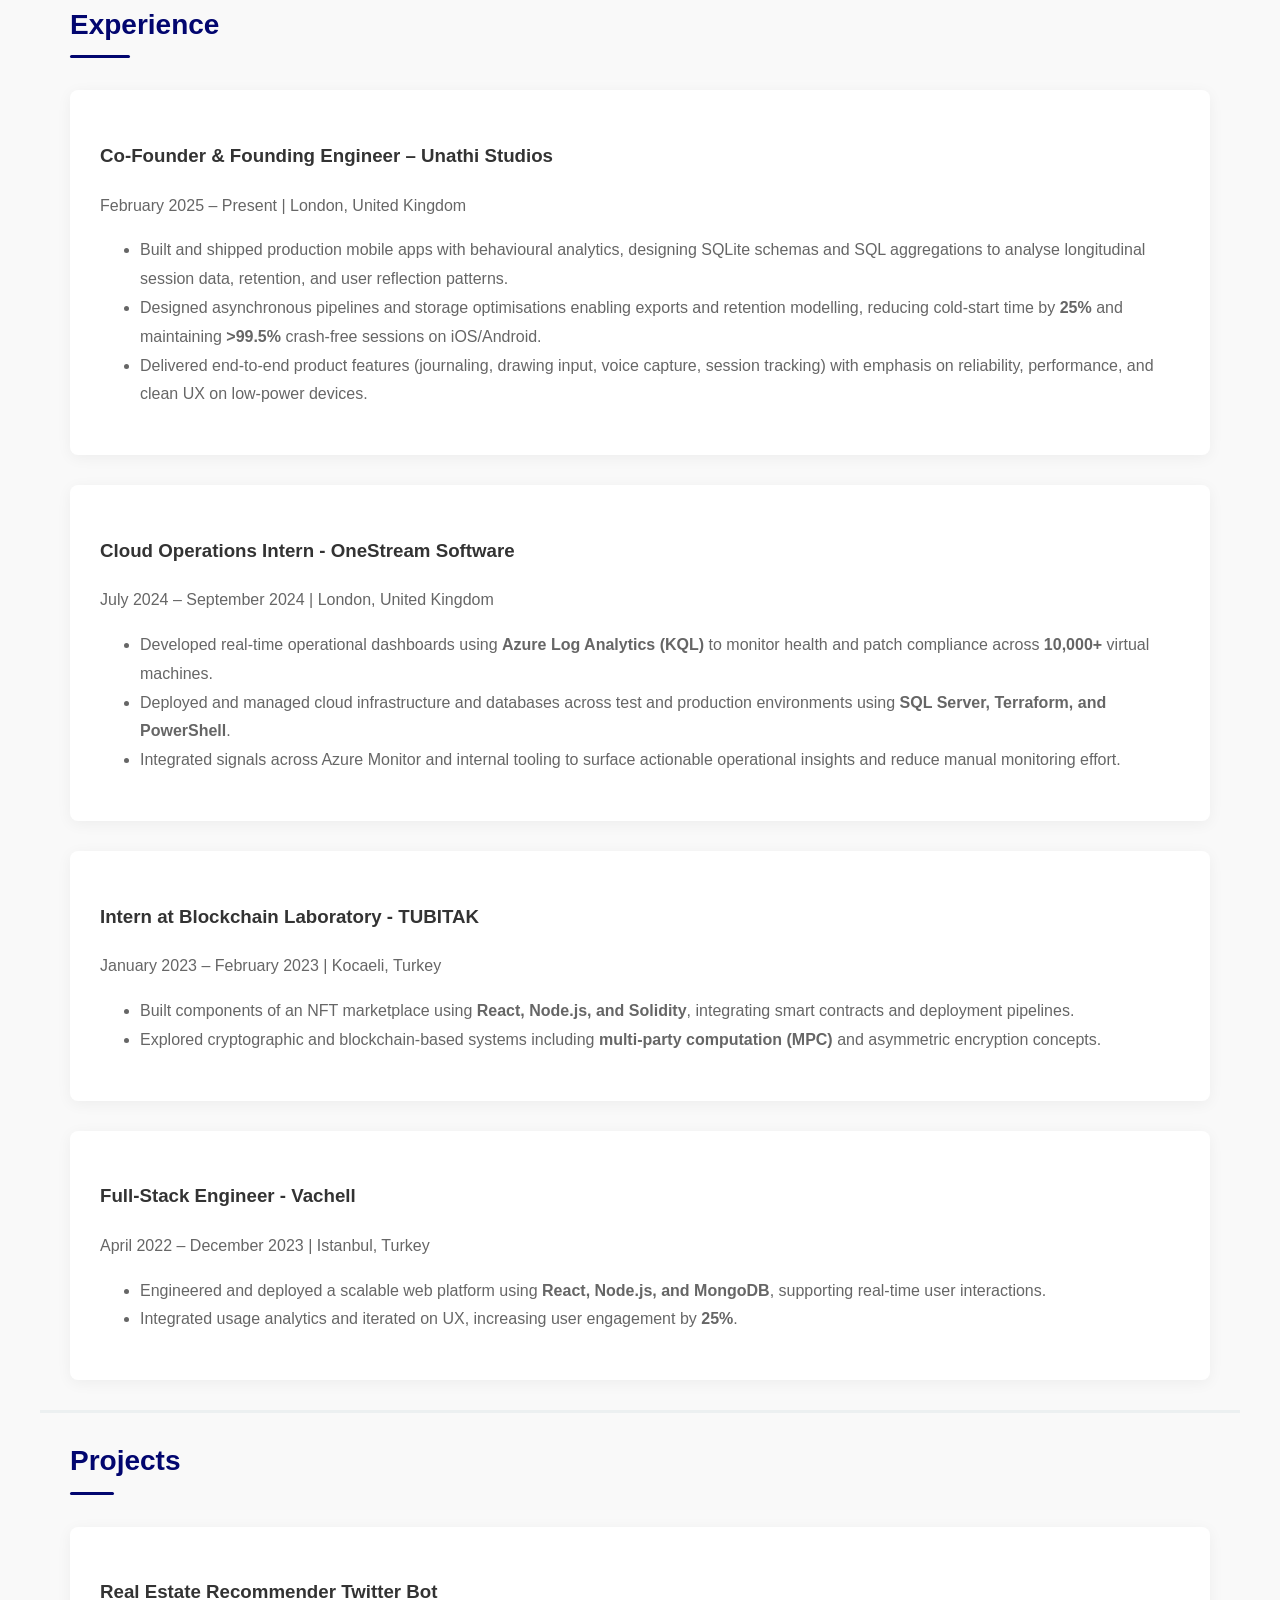
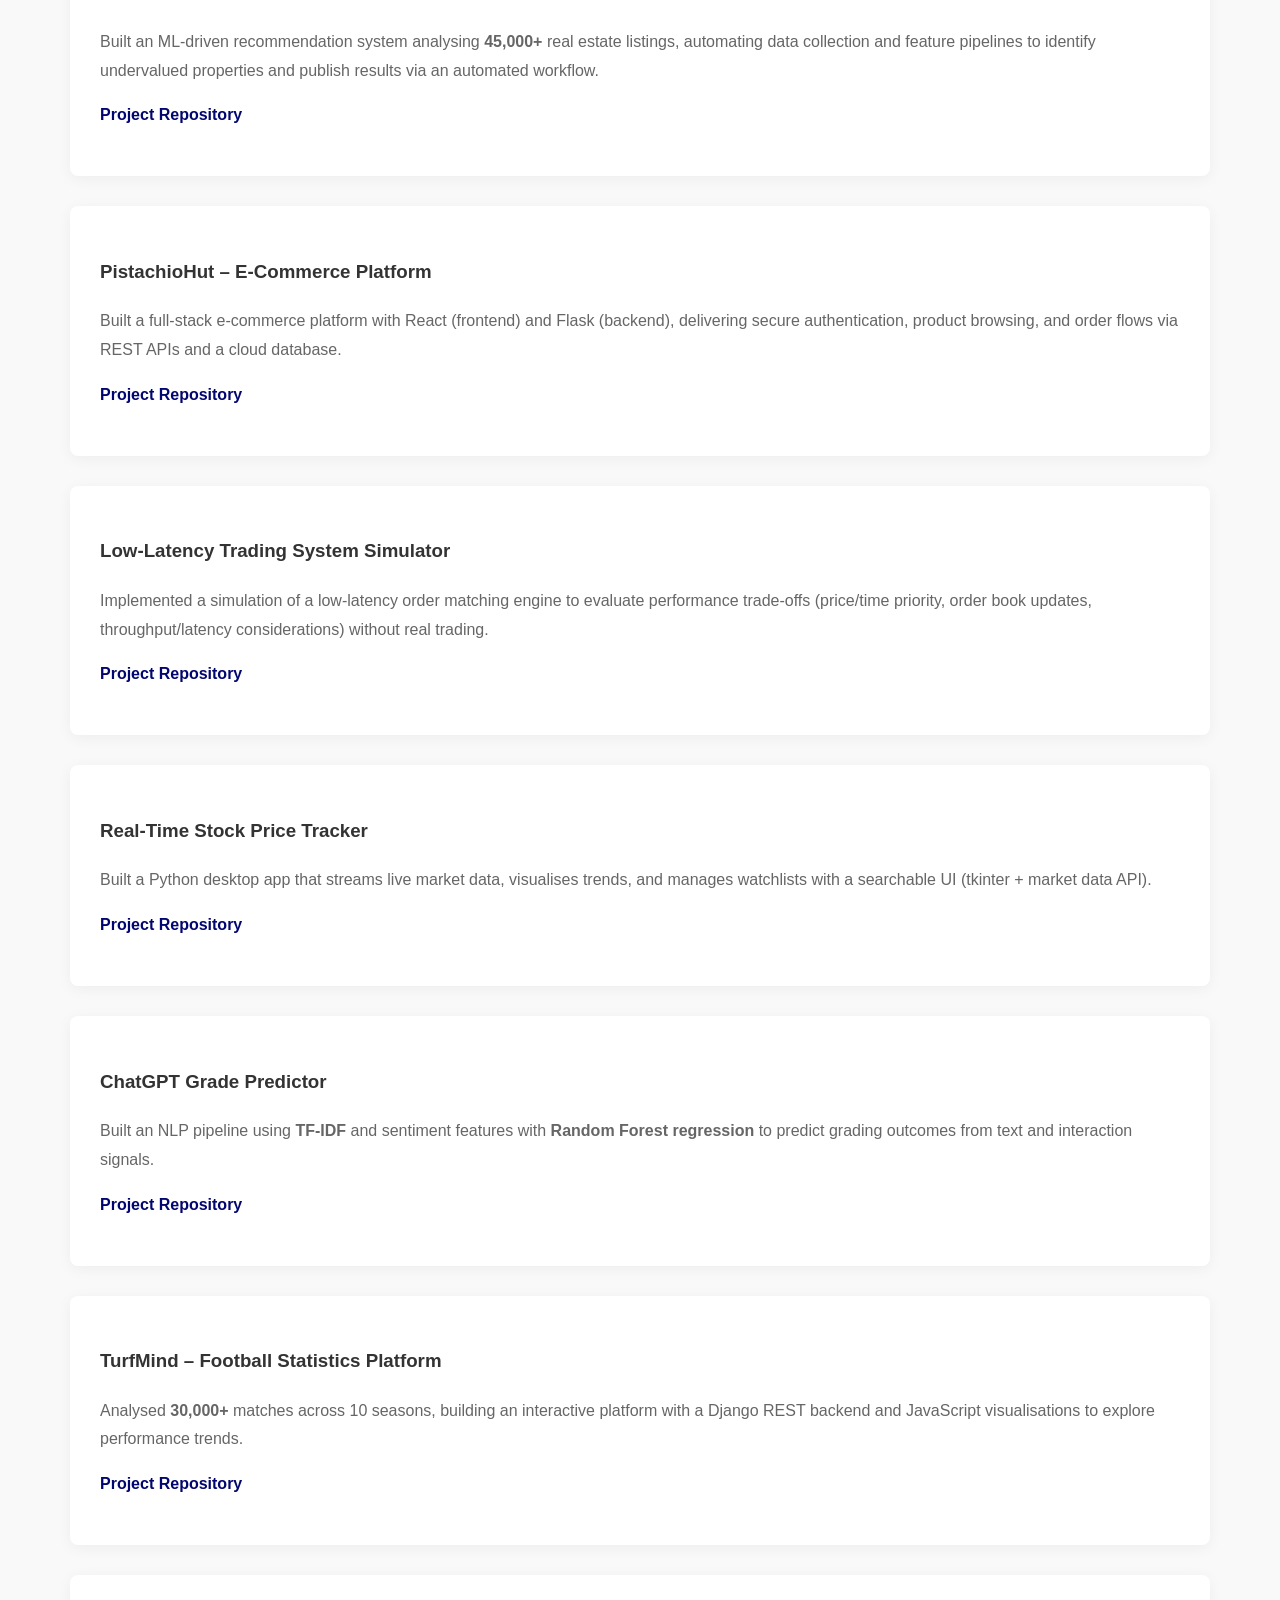
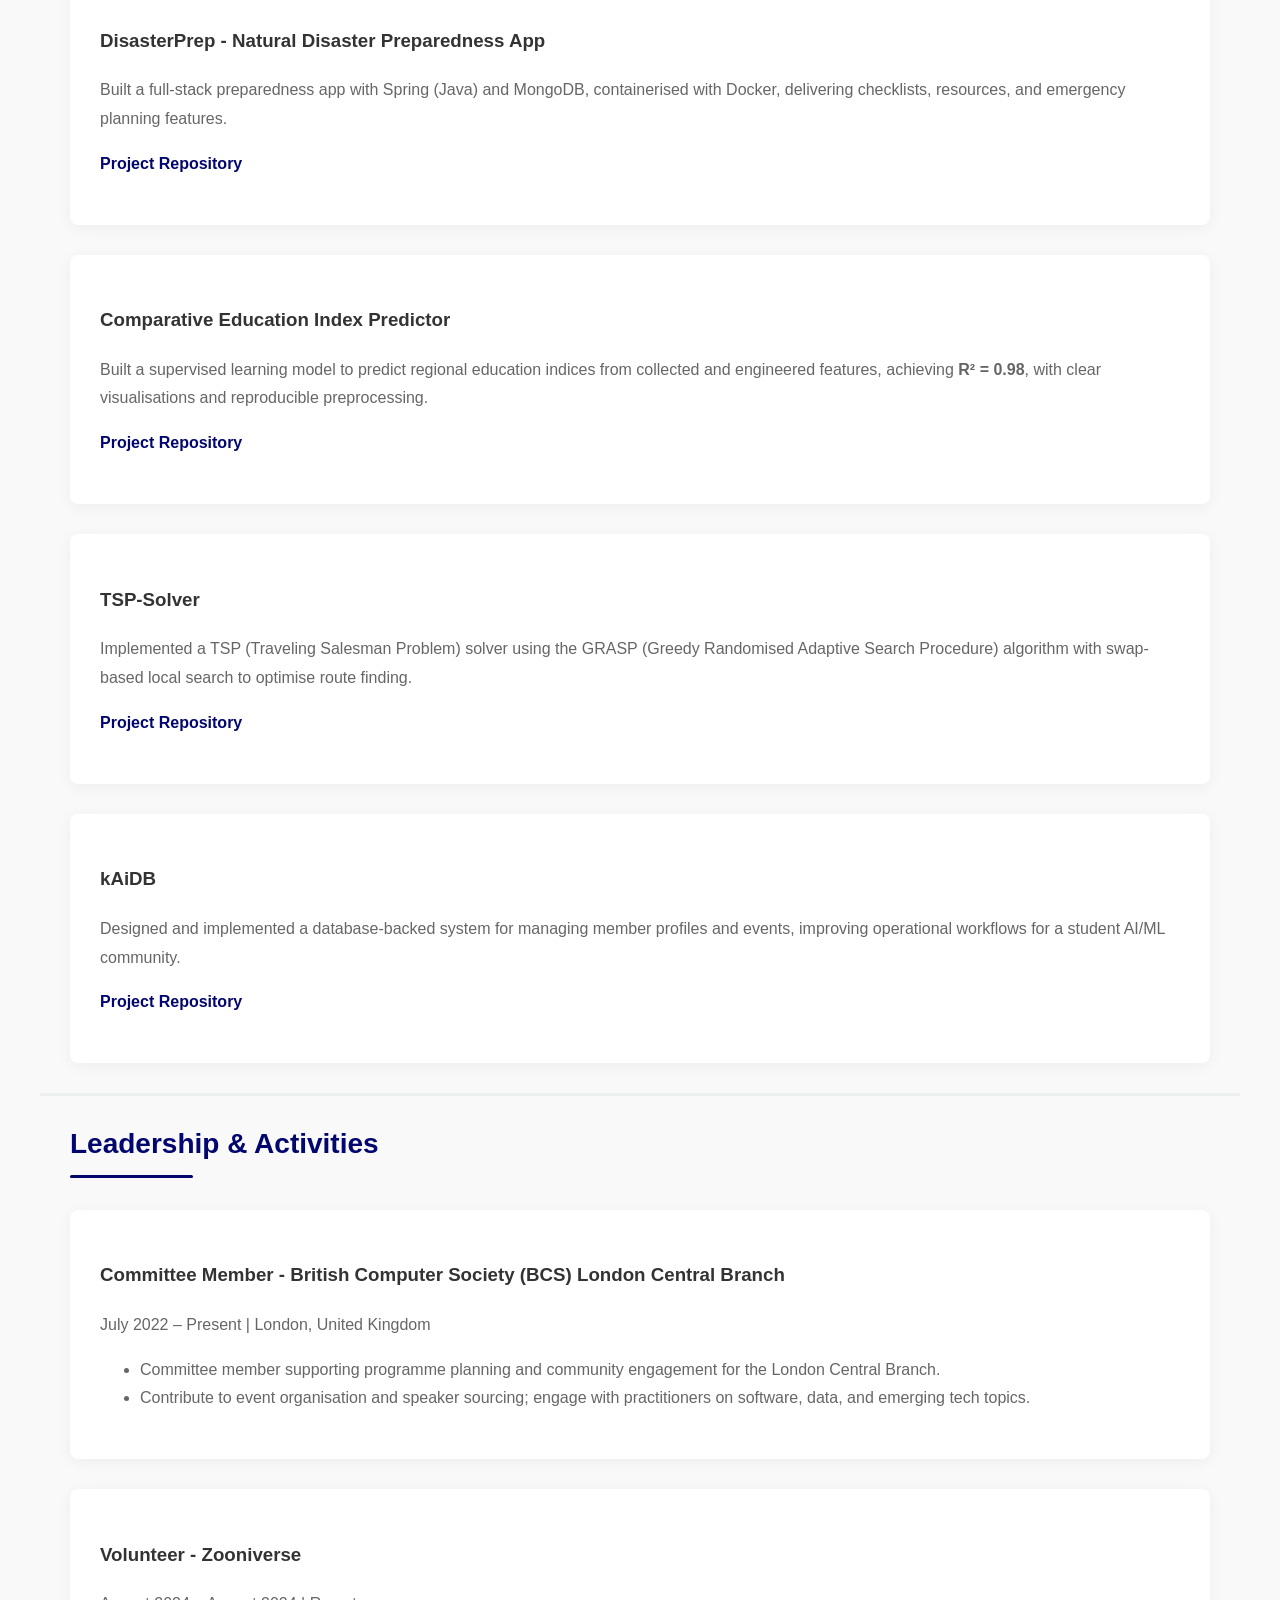
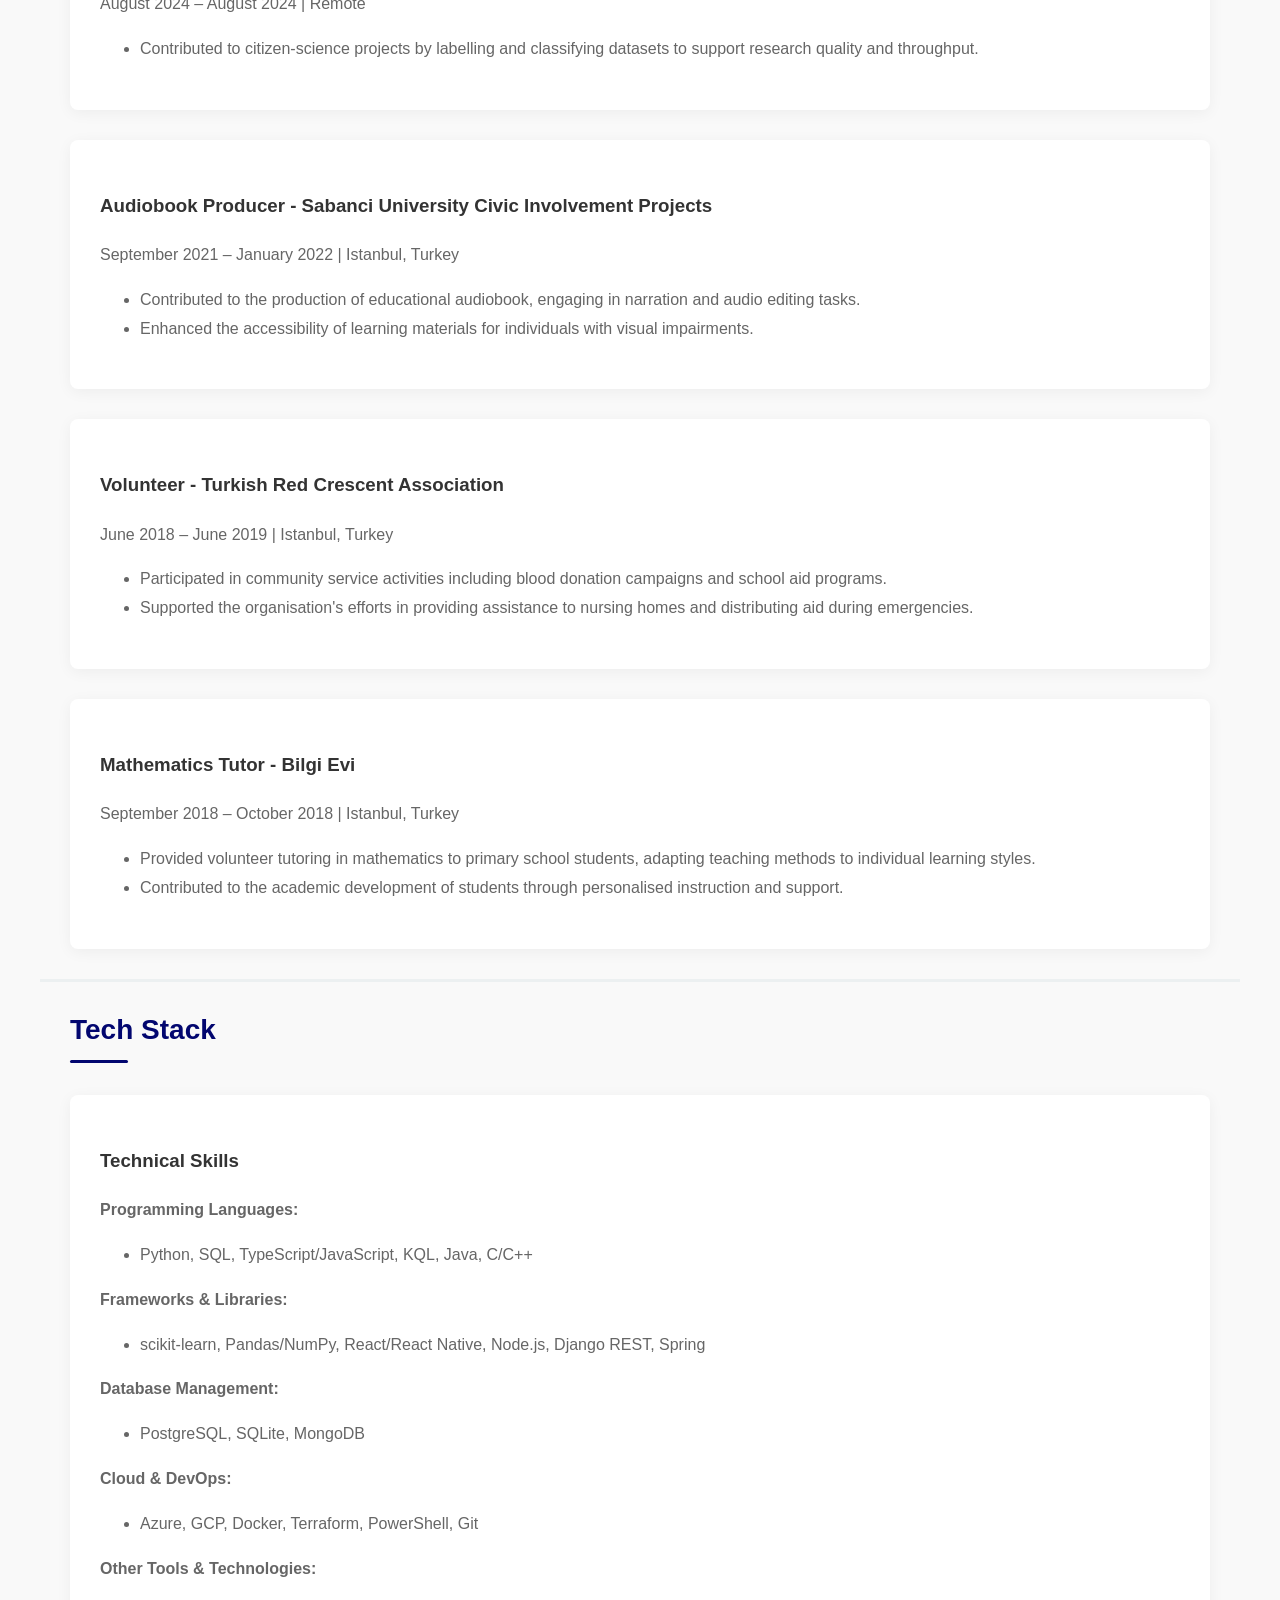
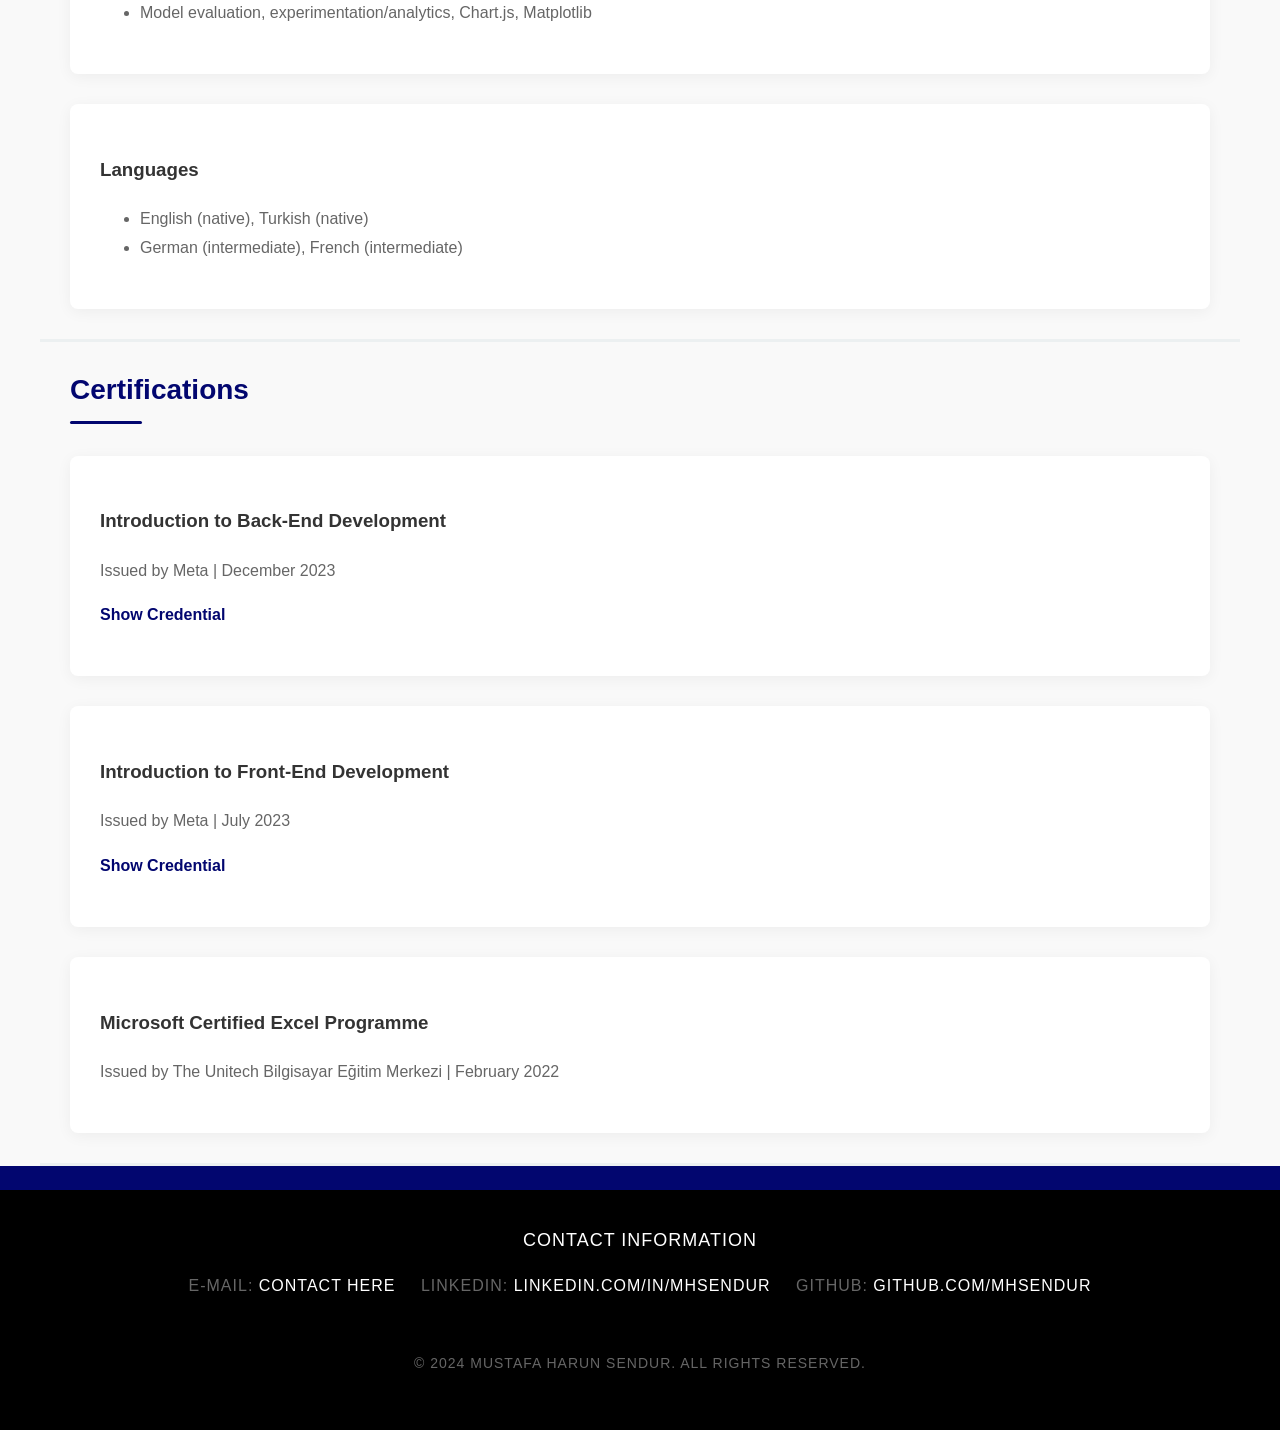
==== commit 5fa0ac69: "Update index.html" ====
--- a/index.html
+++ b/index.html
@@ -77,19 +77,20 @@
 <section id="education" class="container">
   <h2>Education</h2>
 
-  <div class="education-entry">
+  <div class="experience-entry">
     <h3>University of St Andrews</h3>
     <p><strong>MSc Data Science</strong></p>
     <p>January 2026 – January 2027 (Expected) | St Andrews, United Kingdom</p>
   </div>
 
-  <div class="education-entry">
+  <div class="experience-entry">
     <h3>Sabancı University</h3>
     <p><strong>BSc Computer Science and Engineering</strong></p>
     <p>September 2021 – January 2025 | Istanbul, Turkey</p>
     <p><strong>Honours:</strong> Dean’s Honour List</p>
   </div>
 </section>
+
 
 <!-- Experience Section -->
 <section id="experience" class="container">
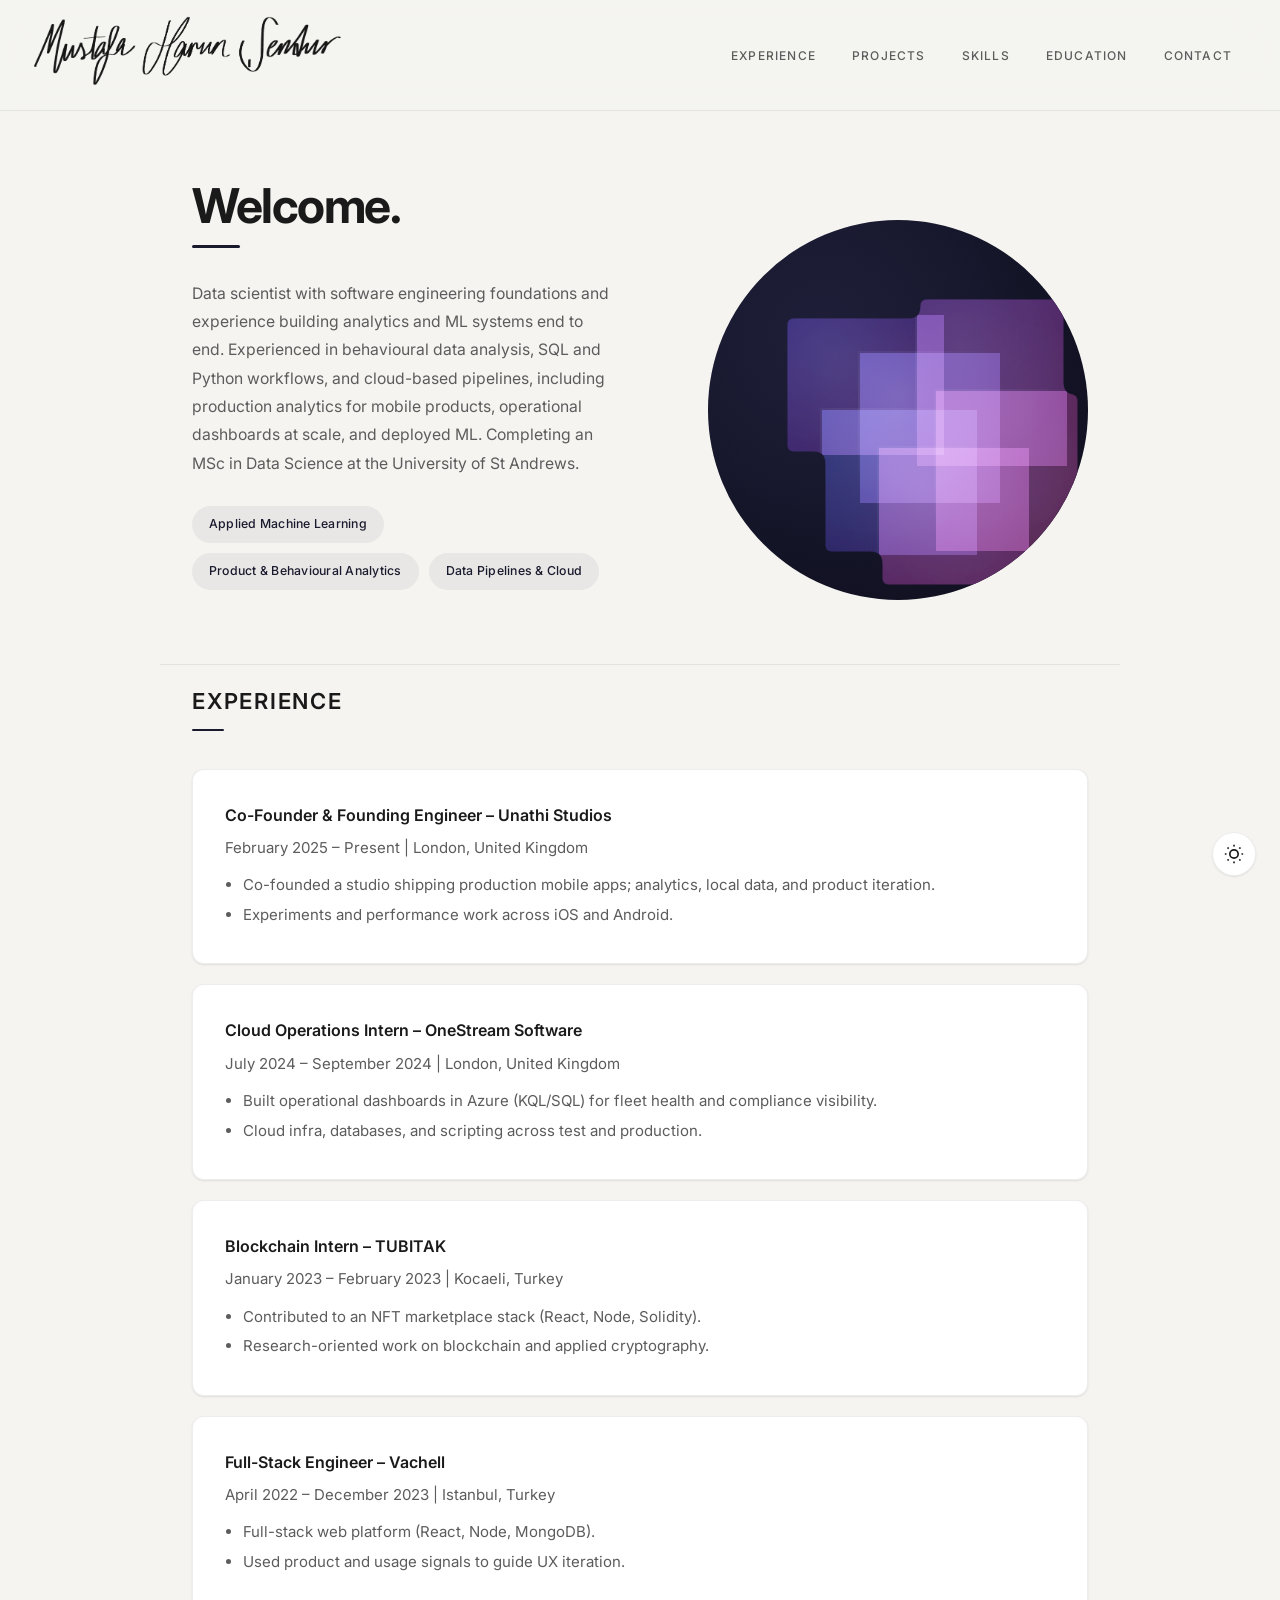
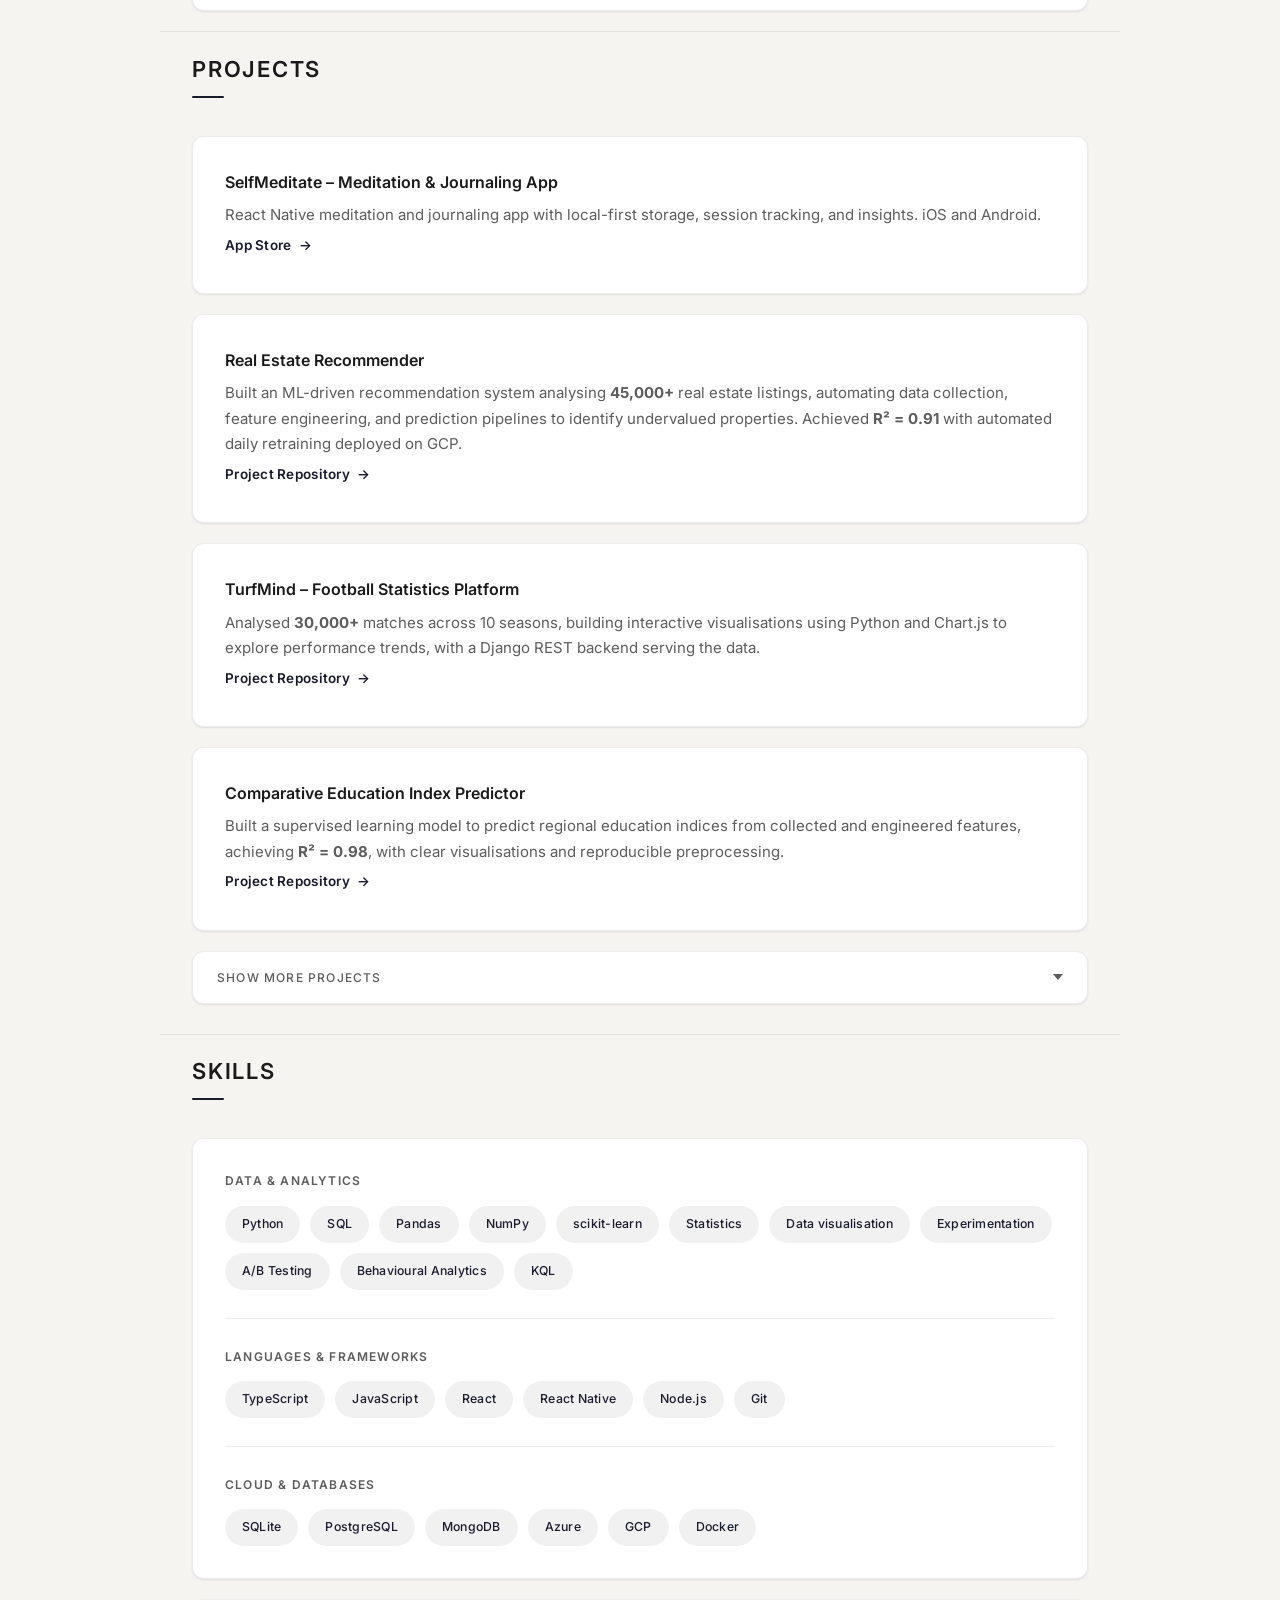
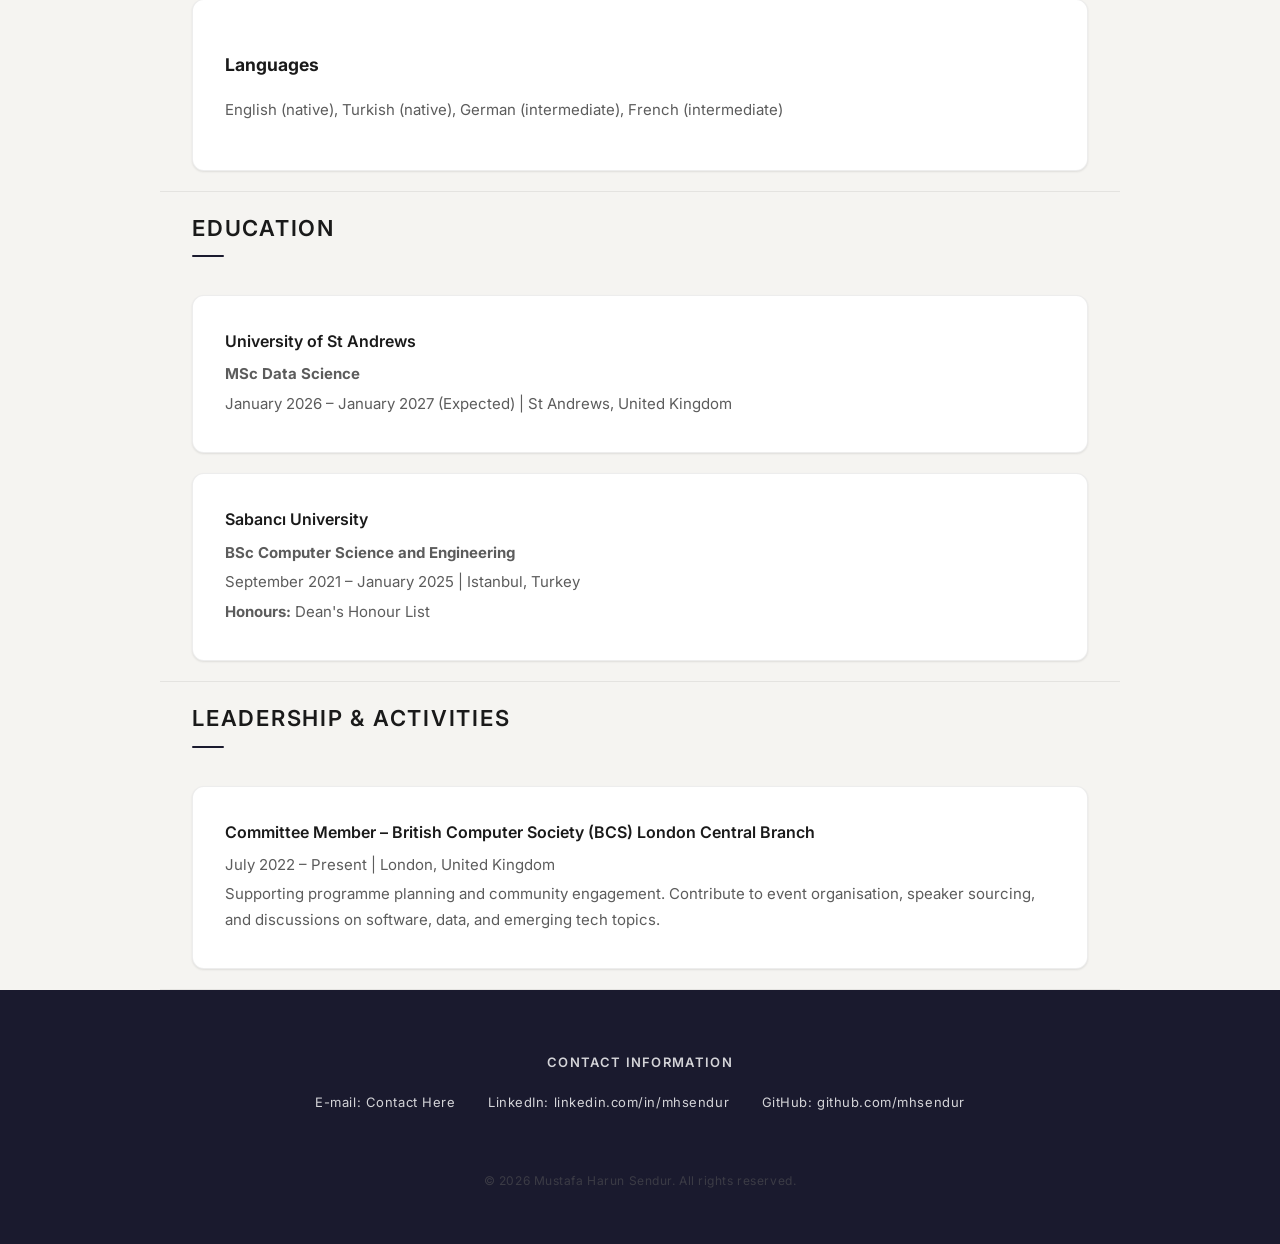
==== commit 77d95511: "Portfolio refresh: design, a11y, SEO, 404, and favicon Redesign styles with Inter and refined palett" ====
--- a/index.html
+++ b/index.html
@@ -1,12 +1,25 @@
 <!DOCTYPE html>
-<html lang="en">
+<html lang="en-GB">
 <head>
     <meta charset="UTF-8">
     <meta name="viewport" content="width=device-width, initial-scale=1.0">
     <title>Mustafa Harun Sendur - Portfolio</title>
+    <link rel="icon" href="/favicon.svg" type="image/svg+xml">
+    <meta name="description" content="Mustafa Harun Sendur — data scientist and software engineer building analytics, ML, and production data systems end to end. MSc Data Science, University of St Andrews.">
+    <meta property="og:title" content="Mustafa Harun Sendur — Portfolio">
+    <meta property="og:description" content="Data scientist and software engineer building analytics, ML, and production data systems end to end.">
+    <meta property="og:type" content="website">
+    <meta property="og:url" content="https://www.mhsendur.com">
+    <meta name="twitter:card" content="summary">
+    <meta name="twitter:title" content="Mustafa Harun Sendur — Portfolio">
+    <meta name="twitter:description" content="Data scientist and software engineer building analytics, ML, and production data systems end to end.">
+    <link rel="preconnect" href="https://fonts.googleapis.com">
+    <link rel="preconnect" href="https://fonts.gstatic.com" crossorigin>
+    <link href="https://fonts.googleapis.com/css2?family=Inter:wght@300;400;500;600;700&display=swap" rel="stylesheet">
     <link rel="stylesheet" href="style.css">
 </head>
 <body>
+  <a href="#welcome" class="skip-link">Skip to main content</a>
   <svg style="position: absolute; width: 0; height: 0;">
     <defs>
         <filter id="goo">
@@ -28,12 +41,10 @@
     
     <nav>
         <ul>
-            <li><a href="#education">Education</a></li>
             <li><a href="#experience">Experience</a></li>
             <li><a href="#projects">Projects</a></li>
-            <li><a href="#activities">Leadership</a></li>
             <li><a href="#skills">Skills</a></li>
-            <li><a href="#certifications">Certifications</a></li>
+            <li><a href="#education">Education</a></li>
 
             <li><a href="#" onclick="window.location.href = 'mailto:' + 'sendurharun' + '@' + 'gmail.com'">Contact</a></li>
         </ul>
@@ -47,13 +58,12 @@
                 <div class="welcome-text">
                     <h1>Welcome.</h1>
                     <div class="highlight-bar"></div>
-                    <p>I’m Mustafa Harun Sendur, an Applied ML / Data Scientist with strong software engineering foundations. I build and deploy applied ML and analytics systems end-to-end, from data collection and feature engineering to modelling, deployment, and monitoring. I’m currently completing an MSc in Data Science at the University of St Andrews.</p>
+                    <p>Data scientist with software engineering foundations and experience building analytics and ML systems end to end. Experienced in behavioural data analysis, SQL and Python workflows, and cloud-based pipelines, including production analytics for mobile products, operational dashboards at scale, and deployed ML. Completing an MSc in Data Science at the University of St Andrews.</p>
                     <div class="expertise-tags">
                         <span>Applied Machine Learning</span>
-                        <span>Product & Behavioural Analytics</span>
-                        <span>Data Pipelines (Azure/GCP)</span>
+                        <span>Product &amp; Behavioural Analytics</span>
+                        <span>Data Pipelines &amp; Cloud</span>
                     </div>
-                    <p>Recent work includes shipping mobile products with on-device behavioural analytics (SQLite) and improving performance through asynchronous pipelines and storage optimisation (25% faster cold-start; &gt;99.5% crash-free on iOS/Android). I’ve also built Azure operational dashboards (KQL) monitoring patch compliance at 10,000+ VM scale, and deployed automated retraining workflows on Google Cloud Platform.</p>
                 </div>
                 <div class="welcome-visual">
                     <div class="tech-sphere">
@@ -64,8 +74,6 @@
                             <div class="lava-blob"></div>
                             <div class="lava-blob"></div>
                             <div class="lava-blob"></div>
-
-                            
                         </div>
                     </div>
                 </div>
@@ -73,89 +81,65 @@
         </div>
     </section>
     
-<!-- Education Section -->
-<section id="education" class="container">
-  <h2>Education</h2>
-
-  <div class="experience-entry">
-    <h3>University of St Andrews</h3>
-    <p><strong>MSc Data Science</strong></p>
-    <p>January 2026 – January 2027 (Expected) | St Andrews, United Kingdom</p>
-  </div>
-
-  <div class="experience-entry">
-    <h3>Sabancı University</h3>
-    <p><strong>BSc Computer Science and Engineering</strong></p>
-    <p>September 2021 – January 2025 | Istanbul, Turkey</p>
-    <p><strong>Honours:</strong> Dean’s Honour List</p>
-  </div>
-</section>
-
-
 <!-- Experience Section -->
 <section id="experience" class="container">
   <h2>Experience</h2>
 
-
-
-<!-- Unathi Studios Experience -->
+<!-- Unathi Studios -->
 <div class="experience-entry">
     <div class="tech-tags-container">
         <span class="tech-tag react">React Native</span>
         <span class="tech-tag typescript">TypeScript</span>
         <span class="tech-tag sqlite">SQLite</span>
     </div>
-    <h3>Co-Founder &amp; Founding Engineer – Unathi Studios</h3>
-    <p>February 2025 – Present | London, United Kingdom</p>
+    <h3>Co-Founder &amp; Founding Engineer &ndash; Unathi Studios</h3>
+    <p>February 2025 &ndash; Present | London, United Kingdom</p>
     <ul>
-        <li>Built and shipped production mobile apps with behavioural analytics, designing SQLite schemas and SQL aggregations to analyse longitudinal session data, retention, and user reflection patterns.</li>
-        <li>Designed asynchronous pipelines and storage optimisations enabling exports and retention modelling, reducing cold-start time by <strong>25%</strong> and maintaining <strong>&gt;99.5%</strong> crash-free sessions on iOS/Android.</li>
-        <li>Delivered end-to-end product features (journaling, drawing input, voice capture, session tracking) with emphasis on reliability, performance, and clean UX on low-power devices.</li>
+        <li>Co-founded a studio shipping production mobile apps; analytics, local data, and product iteration.</li>
+        <li>Experiments and performance work across iOS and Android.</li>
     </ul>
-</div> 
+</div>
     
-<!-- OneStream Software Experience -->
+<!-- OneStream Software -->
 <div class="experience-entry">
     <div class="tech-tags-container">
         <span class="tech-tag azure">Azure</span>
         <span class="tech-tag kql">KQL</span>
     </div>
-    <h3>Cloud Operations Intern - OneStream Software</h3>
-    <p>July 2024 – September 2024 | London, United Kingdom</p>
+    <h3>Cloud Operations Intern &ndash; OneStream Software</h3>
+    <p>July 2024 &ndash; September 2024 | London, United Kingdom</p>
     <ul>
-        <li>Developed real-time operational dashboards using <strong>Azure Log Analytics (KQL)</strong> to monitor health and patch compliance across <strong>10,000+</strong> virtual machines.</li>
-        <li>Deployed and managed cloud infrastructure and databases across test and production environments using <strong>SQL Server, Terraform, and PowerShell</strong>.</li>
-        <li>Integrated signals across Azure Monitor and internal tooling to surface actionable operational insights and reduce manual monitoring effort.</li>
+        <li>Built operational dashboards in Azure (KQL/SQL) for fleet health and compliance visibility.</li>
+        <li>Cloud infra, databases, and scripting across test and production.</li>
     </ul>
 </div>
 
-  <!-- TUBITAK Experience -->
+  <!-- TUBITAK -->
   <div class="experience-entry">
       <div class="tech-tags-container">
           <span class="tech-tag solidity">Solidity</span>
           <span class="tech-tag javascript">JavaScript</span>
       </div>
-      <h3>Intern at Blockchain Laboratory - TUBITAK</h3>
-      <p>January 2023 – February 2023 | Kocaeli, Turkey</p>
+      <h3>Blockchain Intern &ndash; TUBITAK</h3>
+      <p>January 2023 &ndash; February 2023 | Kocaeli, Turkey</p>
       <ul>
-          <li>Built components of an NFT marketplace using <strong>React, Node.js, and Solidity</strong>, integrating smart contracts and deployment pipelines.</li>
-          <li>Explored cryptographic and blockchain-based systems including <strong>multi-party computation (MPC)</strong> and asymmetric encryption concepts.</li>
+          <li>Contributed to an NFT marketplace stack (React, Node, Solidity).</li>
+          <li>Research-oriented work on blockchain and applied cryptography.</li>
       </ul>
   </div>
   
-  <!-- Vachell Experience -->
+  <!-- Vachell -->
   <div class="experience-entry">
       <div class="tech-tags-container">
           <span class="tech-tag react">React</span>
           <span class="tech-tag nodejs">Node.js</span>
-          <span class="tech-tag express">Express</span>
           <span class="tech-tag mongodb">MongoDB</span>
       </div>
-      <h3>Full-Stack Engineer - Vachell</h3>
-      <p>April 2022 – December 2023 | Istanbul, Turkey</p>
+      <h3>Full-Stack Engineer &ndash; Vachell</h3>
+      <p>April 2022 &ndash; December 2023 | Istanbul, Turkey</p>
       <ul>
-          <li>Engineered and deployed a scalable web platform using <strong>React, Node.js, and MongoDB</strong>, supporting real-time user interactions.</li>
-          <li>Integrated usage analytics and iterated on UX, increasing user engagement by <strong>25%</strong>.</li>
+          <li>Full-stack web platform (React, Node, MongoDB).</li>
+          <li>Used product and usage signals to guide UX iteration.</li>
       </ul>
   </div>
 </section>
@@ -165,245 +149,199 @@
 <section id="projects" class="container">
   <h2>Projects</h2>
 
-  <!-- Real Estate Recommender Twitter Bot Project -->
-<div class="project-entry">
-    <div class="tech-tags-container">
-        <span class="tech-tag python">Python</span>
-    </div>
-    <h3>Real Estate Recommender Twitter Bot</h3>
-    <p>Built an ML-driven recommendation system analysing <strong>45,000+</strong> real estate listings, automating data collection and feature pipelines to identify undervalued properties and publish results via an automated workflow.</p>
-    <p><a href="https://github.com/mhsendur/RealEstateTweetBot" target="_blank" rel="noopener noreferrer">Project Repository</a></p>
-</div>
-
-      <!-- PistachioHut – E-Commerce Platform Project -->
+  <!-- SelfMeditate -->
   <div class="project-entry">
       <div class="tech-tags-container">
+          <span class="tech-tag react">React Native</span>
+          <span class="tech-tag typescript">TypeScript</span>
+          <span class="tech-tag sqlite">SQLite</span>
+      </div>
+      <h3>SelfMeditate &ndash; Meditation &amp; Journaling App</h3>
+      <p>React Native meditation and journaling app with local-first storage, session tracking, and insights. iOS and Android.</p>
+      <p><a href="https://apps.apple.com/us/app/selfmeditate-meditation-timer/id6757534578" target="_blank" rel="noopener noreferrer">App Store</a></p>
+  </div>
+
+  <!-- Real Estate Recommender -->
+  <div class="project-entry">
+      <div class="tech-tags-container">
           <span class="tech-tag python">Python</span>
-          <span class="tech-tag flask">Flask</span>
-          <span class="tech-tag react">React</span>
-          <span class="tech-tag firebase">Firebase</span>
-      </div>
-      <h3>PistachioHut – E-Commerce Platform</h3>
-      <p>Built a full-stack e-commerce platform with React (frontend) and Flask (backend), delivering secure authentication, product browsing, and order flows via REST APIs and a cloud database.</p>
-      <p><a href="https://github.com/mhsendur/PistachioHut-OnlineStore" target="_blank" rel="noopener noreferrer">Project Repository</a></p>
-  </div>
-
-  <!-- Low-Latency Trading System Simulator Project -->
-  <div class="project-entry">
-      <div class="tech-tags-container">
-          <span class="tech-tag cpp">C</span>
-      </div>
-      <h3>Low-Latency Trading System Simulator</h3>
-      <p>Implemented a simulation of a low-latency order matching engine to evaluate performance trade-offs (price/time priority, order book updates, throughput/latency considerations) without real trading.</p>
-      <p><a href="https://github.com/mhsendur/LowLatencyTradingSystem" target="_blank" rel="noopener noreferrer">Project Repository</a></p>
-  </div>
-
-  <!-- Real-Time Stock Price Tracker Project -->
-  <div class="project-entry">
-      <div class="tech-tags-container">
-          <span class="tech-tag python">Python</span>
-      </div>
-      <h3>Real-Time Stock Price Tracker</h3>
-      <p>Built a Python desktop app that streams live market data, visualises trends, and manages watchlists with a searchable UI (tkinter + market data API).</p>
-      <p><a href="https://github.com/mhsendur/StockPriceTracker" target="_blank" rel="noopener noreferrer">Project Repository</a></p>
-  </div>
-  
-
-  <!-- ChatGPT Grade Predictor Project -->
-  <div class="project-entry">
-      <div class="tech-tags-container">
-          <span class="tech-tag python">Python</span>
-      </div>
-      <h3>ChatGPT Grade Predictor</h3>
-      <p>Built an NLP pipeline using <strong>TF-IDF</strong> and sentiment features with <strong>Random Forest regression</strong> to predict grading outcomes from text and interaction signals.</p>
-      <p><a href="https://github.com/mhsendur/ChatGPT-Grade-Predictor" target="_blank" rel="noopener noreferrer">Project Repository</a></p>
-  </div>
-  
-  <!-- TurfMind Project -->
+      </div>
+      <h3>Real Estate Recommender</h3>
+      <p>Built an ML-driven recommendation system analysing <strong>45,000+</strong> real estate listings, automating data collection, feature engineering, and prediction pipelines to identify undervalued properties. Achieved <strong>R&sup2; = 0.91</strong> with automated daily retraining deployed on GCP.</p>
+      <p><a href="https://github.com/mhsendur/RealEstateTweetBot" target="_blank" rel="noopener noreferrer">Project Repository</a></p>
+  </div>
+
+  <!-- TurfMind -->
   <div class="project-entry">
       <div class="tech-tags-container">
           <span class="tech-tag python">Python</span>
           <span class="tech-tag django">Django</span>
           <span class="tech-tag javascript">JavaScript</span>
       </div>
-      <h3>TurfMind – Football Statistics Platform</h3>
-      <p>Analysed <strong>30,000+</strong> matches across 10 seasons, building an interactive platform with a Django REST backend and JavaScript visualisations to explore performance trends.</p>
+      <h3>TurfMind &ndash; Football Statistics Platform</h3>
+      <p>Analysed <strong>30,000+</strong> matches across 10 seasons, building interactive visualisations using Python and Chart.js to explore performance trends, with a Django REST backend serving the data.</p>
       <p><a href="https://github.com/mhsendur/TurfMind-football-stats-coaching" target="_blank" rel="noopener noreferrer">Project Repository</a></p>
-      </div>
-  
-  <!-- DisasterPrep App Project -->
+  </div>
+
+  <!-- Comparative Education Index Predictor -->
   <div class="project-entry">
       <div class="tech-tags-container">
-          <span class="tech-tag java">Java</span>
-          <span class="tech-tag spring">Spring</span>
-          <span class="tech-tag docker">Docker</span>
-          <span class="tech-tag mongodb">MongoDB</span>
-      </div>
-      <h3>DisasterPrep - Natural Disaster Preparedness App</h3>
-      <p>Built a full-stack preparedness app with Spring (Java) and MongoDB, containerised with Docker, delivering checklists, resources, and emergency planning features.</p>
-      <p><a href="https://github.com/mhsendur/DisasterPrep" target="_blank" rel="noopener noreferrer">Project Repository</a></p>
-  </div>
-  
-  <!-- Comparative Education Index Predictor Project -->
-  <div class="project-entry">
-      <div class="tech-tags-container">
           <span class="tech-tag python">Python</span>
       </div>
       <h3>Comparative Education Index Predictor</h3>
-      <p>Built a supervised learning model to predict regional education indices from collected and engineered features, achieving <strong>R² = 0.98</strong>, with clear visualisations and reproducible preprocessing.</p>
+      <p>Built a supervised learning model to predict regional education indices from collected and engineered features, achieving <strong>R&sup2; = 0.98</strong>, with clear visualisations and reproducible preprocessing.</p>
       <p><a href="https://github.com/mhsendur/Education-Index-in-Turkey-Before-and-After" target="_blank" rel="noopener noreferrer">Project Repository</a></p>
   </div>
 
-  <!-- TSP-Solver Project -->
-<div class="project-entry">
-    <div class="tech-tags-container">
-        <span class="tech-tag cpp">C++</span>
-    </div>
-    <h3>TSP-Solver</h3>
-    <p>Implemented a TSP (Traveling Salesman Problem) solver using the GRASP (Greedy Randomised Adaptive Search Procedure) algorithm with swap-based local search to optimise route finding.</p>
-    <p><a href="https://github.com/mhsendur/TSP-Solver" target="_blank" rel="noopener noreferrer">Project Repository</a></p>
-</div>
-
-<!-- kAiDB Project -->
-<div class="project-entry">
-    <div class="tech-tags-container">
-        <span class="tech-tag python">Python</span>
-        <span class="tech-tag mongodb">MongoDB</span>
-    </div>
-    <h3>kAiDB</h3>
-    <p>Designed and implemented a database-backed system for managing member profiles and events, improving operational workflows for a student AI/ML community.</p>
-    <p><a href="https://github.com/mhsendur/kAiDB" target="_blank" rel="noopener noreferrer">Project Repository</a></p>
-</div>
-
-</section>
-
-
-<!-- Activities Section -->
-<section id="activities" class="container">
-  <h2>Leadership & Activities</h2>
-  
-  <!-- British Computer Society (BCS) Activity -->
-  <div class="activity-entry">
-      <h3>Committee Member - British Computer Society (BCS) London Central Branch</h3>
-      <p>July 2022 – Present | London, United Kingdom</p>
-      <ul>
-          <li>Committee member supporting programme planning and community engagement for the London Central Branch.</li>
-          <li>Contribute to event organisation and speaker sourcing; engage with practitioners on software, data, and emerging tech topics.</li>
-      </ul>
-  </div>
-
-  <!-- Zooniverse Platform Volunteer Experience -->
-<div class="activity-entry">
-    <h3>Volunteer - Zooniverse</h3>
-    <p>August 2024 – August 2024 | Remote</p>
-    <ul>
-        <li>Contributed to citizen-science projects by labelling and classifying datasets to support research quality and throughput.</li>
-    </ul>
-</div>
-
-      <!-- Audiobook Production Activity -->
-  <div class="activity-entry">
-      <h3>Audiobook Producer - Sabanci University Civic Involvement Projects</h3>
-      <p>September 2021 – January 2022 | Istanbul, Turkey</p>
-      <ul>
-          <li>Contributed to the production of educational audiobook, engaging in narration and audio editing tasks.</li>
-          <li>Enhanced the accessibility of learning materials for individuals with visual impairments.</li>
-      </ul>
-  </div>
-
-  <!-- Volunteering Activity -->
-  <div class="activity-entry">
-      <h3>Volunteer - Turkish Red Crescent Association</h3>
-      <p>June 2018 – June 2019 | Istanbul, Turkey</p>
-      <ul>
-          <li>Participated in community service activities including blood donation campaigns and school aid programs.</li>
-          <li>Supported the organisation's efforts in providing assistance to nursing homes and distributing aid during emergencies.</li>
-      </ul>
-  </div>
-  
-  <!-- Tutoring Activity -->
-  <div class="activity-entry">
-      <h3>Mathematics Tutor - Bilgi Evi</h3>
-      <p>September 2018 – October 2018 | Istanbul, Turkey</p>
-      <ul>
-          <li>Provided volunteer tutoring in mathematics to primary school students, adapting teaching methods to individual learning styles.</li>
-          <li>Contributed to the academic development of students through personalised instruction and support.</li>
-      </ul>
+  <div class="projects-more">
+    <button type="button" class="other-projects-toggle" id="otherProjectsToggle" aria-expanded="false">Show more projects</button>
+  </div>
+
+  <div id="otherProjects" class="other-projects">
+
+    <!-- kAiDB -->
+    <div class="project-entry">
+        <div class="tech-tags-container">
+            <span class="tech-tag python">Python</span>
+            <span class="tech-tag mongodb">MongoDB</span>
+        </div>
+        <h3>kAiDB</h3>
+        <p>Designed and implemented a database-backed system for managing member profiles and events for a student AI/ML community.</p>
+        <p><a href="https://github.com/mhsendur/kAiDB" target="_blank" rel="noopener noreferrer">Project Repository</a></p>
+    </div>
+
+    <!-- PistachioHut -->
+    <div class="project-entry">
+        <div class="tech-tags-container">
+            <span class="tech-tag python">Python</span>
+            <span class="tech-tag flask">Flask</span>
+            <span class="tech-tag react">React</span>
+        </div>
+        <h3>PistachioHut &ndash; E-commerce Platform</h3>
+        <p>Built a full-stack e-commerce platform with React and Flask, delivering secure authentication, product browsing, and order flows via REST APIs.</p>
+        <p><a href="https://github.com/mhsendur/PistachioHut-OnlineStore" target="_blank" rel="noopener noreferrer">Project Repository</a></p>
+    </div>
+
+    <!-- Low-Latency Trading System Simulator -->
+    <div class="project-entry">
+        <div class="tech-tags-container">
+            <span class="tech-tag cpp">C</span>
+        </div>
+        <h3>Low-Latency Trading System Simulator</h3>
+        <p>Simulated a low-latency order matching engine to evaluate price/time priority, order book updates, and throughput/latency trade-offs.</p>
+        <p><a href="https://github.com/mhsendur/LowLatencyTradingSystem" target="_blank" rel="noopener noreferrer">Project Repository</a></p>
+    </div>
+
+    <!-- Stock Price Tracker -->
+    <div class="project-entry">
+        <div class="tech-tags-container">
+            <span class="tech-tag python">Python</span>
+        </div>
+        <h3>Real-time Stock Price Tracker</h3>
+        <p>Built a Python desktop app that streams live market data, visualises trends, and manages watchlists.</p>
+        <p><a href="https://github.com/mhsendur/StockPriceTracker" target="_blank" rel="noopener noreferrer">Project Repository</a></p>
+    </div>
+
+    <!-- ChatGPT Grade Predictor -->
+    <div class="project-entry">
+        <div class="tech-tags-container">
+            <span class="tech-tag python">Python</span>
+        </div>
+        <h3>ChatGPT Grade Predictor</h3>
+        <p>Built an NLP pipeline using TF-IDF and sentiment features with Random Forest regression to predict grading outcomes.</p>
+        <p><a href="https://github.com/mhsendur/ChatGPT-Grade-Predictor" target="_blank" rel="noopener noreferrer">Project Repository</a></p>
+    </div>
+
+    <!-- DisasterPrep -->
+    <div class="project-entry">
+        <div class="tech-tags-container">
+            <span class="tech-tag java">Java</span>
+            <span class="tech-tag spring">Spring</span>
+            <span class="tech-tag docker">Docker</span>
+        </div>
+        <h3>DisasterPrep</h3>
+        <p>Built a full-stack preparedness app with Spring (Java) and MongoDB, containerised with Docker.</p>
+        <p><a href="https://github.com/mhsendur/DisasterPrep" target="_blank" rel="noopener noreferrer">Project Repository</a></p>
+    </div>
+
+    <!-- TSP Solver -->
+    <div class="project-entry">
+        <div class="tech-tags-container">
+            <span class="tech-tag cpp">C++</span>
+        </div>
+        <h3>TSP-Solver</h3>
+        <p>Implemented a TSP solver using GRASP with swap-based local search to optimise route finding.</p>
+        <p><a href="https://github.com/mhsendur/TSP-Solver" target="_blank" rel="noopener noreferrer">Project Repository</a></p>
+    </div>
+
   </div>
 </section>
 
 
 <!-- Skills Section -->
 <section id="skills" class="container">
-  <h2>Tech Stack</h2>
-  
-    <!-- Technical Skills -->
-    <div class="skills-entry">
-        <h3>Technical Skills</h3>
-    
-    <p><strong>Programming Languages:</strong></p>
-    <ul>
-        <li>Python, SQL, TypeScript/JavaScript, KQL, Java, C/C++</li>
-    </ul>
-    
-    <p><strong>Frameworks & Libraries:</strong></p>
-    <ul>
-        <li>scikit-learn, Pandas/NumPy, React/React Native, Node.js, Django REST, Spring</li>
-    </ul>
-    
-    <p><strong>Database Management:</strong></p>
-    <ul>
-        <li>PostgreSQL, SQLite, MongoDB</li>
-    </ul>
-    
-    <p><strong>Cloud & DevOps:</strong></p>
-    <ul>
-        <li>Azure, GCP, Docker, Terraform, PowerShell, Git</li>
-    </ul>
-    
-    <p><strong>Other Tools & Technologies:</strong></p>
-    <ul>
-        <li>Model evaluation, experimentation/analytics, Chart.js, Matplotlib</li>
-    </ul>
-    </div>
-  
-  <!-- Language Skills -->
+  <h2>Skills</h2>
+
+  <div class="skills-entry skills-categories">
+      <div class="skill-group">
+          <h3 class="skill-group-label">Data &amp; Analytics</h3>
+          <div class="skill-pills">
+              <span>Python</span><span>SQL</span><span>Pandas</span><span>NumPy</span><span>scikit-learn</span><span>Statistics</span><span>Data visualisation</span><span>Experimentation</span><span>A/B Testing</span><span>Behavioural Analytics</span><span>KQL</span>
+          </div>
+      </div>
+      <div class="skill-group">
+          <h3 class="skill-group-label">Languages &amp; frameworks</h3>
+          <div class="skill-pills">
+              <span>TypeScript</span><span>JavaScript</span><span>React</span><span>React Native</span><span>Node.js</span><span>Git</span>
+          </div>
+      </div>
+      <div class="skill-group">
+          <h3 class="skill-group-label">Cloud &amp; Databases</h3>
+          <div class="skill-pills">
+              <span>SQLite</span><span>PostgreSQL</span><span>MongoDB</span><span>Azure</span><span>GCP</span><span>Docker</span>
+          </div>
+      </div>
+  </div>
+
   <div class="skills-entry">
       <h3>Languages</h3>
-      <ul>
-          <li>English (native), Turkish (native)</li>
-          <li>German (intermediate), French (intermediate)</li>
-      </ul>
+      <p>English (native), Turkish (native), German (intermediate), French (intermediate)</p>
   </div>
 </section>
 
-<!-- Certifications Section -->
-<section id="certifications" class="container">
-    <h2>Certifications</h2>
-    
-    <!-- Back-End Development Certification -->
-    <div class="project-entry">
-        <h3>Introduction to Back-End Development</h3>
-        <p>Issued by Meta | December 2023</p>
-        <p><a href="https://www.coursera.org/account/accomplishments/verify/5BM7PVQEJAZY" target="_blank" rel="noopener noreferrer">Show Credential</a></p>
-    </div>
-    
-    <!-- Front-End Development Certification -->
-    <div class="project-entry">
-        <h3>Introduction to Front-End Development</h3>
-        <p>Issued by Meta | July 2023</p>
-        <p><a href="https://www.coursera.org/account/accomplishments/verify/XJJ8SKBCUX5J" target="_blank" rel="noopener noreferrer">Show Credential</a></p>
-    </div>
-    
-    <!-- Microsoft Excel Programme Certification -->
-    <div class="project-entry">
-        <h3>Microsoft Certified Excel Programme</h3>
-        <p>Issued by The Unitech Bilgisayar Eğitim Merkezi | February 2022</p>
-    </div>
+
+<!-- Education Section -->
+<section id="education" class="container">
+  <h2>Education</h2>
+
+  <div class="experience-entry">
+    <h3>University of St Andrews</h3>
+    <p><strong>MSc Data Science</strong></p>
+    <p>January 2026 &ndash; January 2027 (Expected) | St Andrews, United Kingdom</p>
+  </div>
+
+  <div class="experience-entry">
+    <h3>Sabanc&#305; University</h3>
+    <p><strong>BSc Computer Science and Engineering</strong></p>
+    <p>September 2021 &ndash; January 2025 | Istanbul, Turkey</p>
+    <p><strong>Honours:</strong> Dean's Honour List</p>
+  </div>
 </section>
 
 
-<!-- Footer Section -->
+<!-- Leadership Section -->
+<section id="activities" class="container">
+  <h2>Leadership &amp; Activities</h2>
+  
+  <div class="activity-entry">
+      <h3>Committee Member &ndash; British Computer Society (BCS) London Central Branch</h3>
+      <p>July 2022 &ndash; Present | London, United Kingdom</p>
+      <p>Supporting programme planning and community engagement. Contribute to event organisation, speaker sourcing, and discussions on software, data, and emerging tech topics.</p>
+  </div>
+</section>
+
+
+<!-- Footer -->
 <footer>
   <div class="container">
     <div class="footer-content">
@@ -415,13 +353,13 @@
           </ul>
       </div>
       <div class="footer-bottom">
-          <p>&copy; 2024 Mustafa Harun Sendur. All rights reserved.</p>
+          <p>&copy; 2026 Mustafa Harun Sendur. All rights reserved.</p>
       </div>
   </div>
 </footer>
 
 <!-- Theme Toggle Button -->
-<button class="theme-toggle" id="themeToggle" aria-label="Toggle dark/light theme">
+<button type="button" class="theme-toggle" id="themeToggle" aria-label="Toggle dark/light theme">
     <svg width="20" height="20" viewBox="0 0 24 24" fill="none" stroke="currentColor" stroke-width="2">
         <circle cx="12" cy="12" r="5"/>
         <path d="M12 1v2M12 21v2M4.22 4.22l1.42 1.42M18.36 18.36l1.42 1.42M1 12h2M21 12h2M4.22 19.78l1.42-1.42M18.36 5.64l1.42-1.42"/>
@@ -429,18 +367,14 @@
 </button>
 
 <script>
-// Theme Toggle functionality
 const themeToggle = document.getElementById('themeToggle');
 const prefersDarkScheme = window.matchMedia('(prefers-color-scheme: dark)');
 
-// Check for saved theme preference or default to user's system preference
 const currentTheme = localStorage.getItem('theme') || 
     (prefersDarkScheme.matches ? 'dark' : 'light');
 
-// Apply the current theme
 document.documentElement.setAttribute('data-theme', currentTheme);
 
-// Toggle theme when button is clicked
 themeToggle.addEventListener('click', () => {
     const currentTheme = document.documentElement.getAttribute('data-theme');
     const newTheme = currentTheme === 'light' ? 'dark' : 'light';
@@ -449,12 +383,20 @@
     localStorage.setItem('theme', newTheme);
 });
 
-// Update theme when system preference changes
 prefersDarkScheme.addEventListener('change', (e) => {
     const newTheme = e.matches ? 'dark' : 'light';
     document.documentElement.setAttribute('data-theme', newTheme);
     localStorage.setItem('theme', newTheme);
 });
+
+document.getElementById('otherProjectsToggle').addEventListener('click', function() {
+    const container = document.getElementById('otherProjects');
+    container.classList.toggle('expanded');
+    this.textContent = container.classList.contains('expanded')
+        ? 'Show less'
+        : 'Show more projects';
+    this.setAttribute('aria-expanded', container.classList.contains('expanded'));
+});
 </script>
 
 </body>
--- a/style.css
+++ b/style.css
@@ -1,1452 +1,1012 @@
-/* Color Theme Variables */
+/* ============================================================
+   Design System — Elegant Redesign
+   ============================================================ */
+
+/* --- Colour Palette ---------------------------------------- */
 :root {
-    /* Light Theme (default) */
-    --bg-primary: #f9f9f9;
-    --bg-secondary: #ffffff;
-    --text-primary: #333333;
-    --text-secondary: #666666;
-    --accent-color: #02066F;
-    --accent-light: #3945b5;
-    --header-bg: rgba(250, 250, 250, 0.95);
+    --bg-primary: #f5f4f1;
+    --bg-secondary: #eceae6;
+    --text-primary: #1a1a1a;
+    --text-secondary: #5c5c5c;
+    --accent-color: #1a1a2e;
+    --accent-light: #3b3b5c;
+    --header-bg: rgba(245, 244, 241, 0.82);
     --card-bg: #ffffff;
-    --card-shadow: 0 3px 15px rgba(0, 0, 0, 0.05);
-    --border-color: rgba(0, 0, 0, 0.05);
-    --highlight-bg: rgba(2, 6, 111, 0.1);
-    --tag-bg: rgba(2, 6, 111, 0.1);
-    --tag-text: #02066F;
-    --footer-bg: #000000;
-    --footer-text: #ffffff;
-    --link-color: #02066F;
-    --link-hover: #3945b5;
-}
-
-/* Dark Theme */
+    --card-shadow: 0 1px 3px rgba(0, 0, 0, 0.04), 0 1px 2px rgba(0, 0, 0, 0.06);
+    --card-shadow-hover: 0 8px 24px rgba(0, 0, 0, 0.07);
+    --border-color: rgba(0, 0, 0, 0.07);
+    --highlight-bg: rgba(26, 26, 46, 0.06);
+    --tag-bg: rgba(26, 26, 46, 0.06);
+    --tag-text: #1a1a2e;
+    --footer-bg: #1a1a2e;
+    --footer-text: #d4d4d8;
+    --link-color: #1a1a2e;
+    --link-hover: #3b3b5c;
+    --divider: rgba(0, 0, 0, 0.07);
+}
+
 [data-theme="dark"] {
-    --bg-primary: #121212;
-    --bg-secondary: #1e1e1e;
-    --text-primary: #e0e0e0;
-    --text-secondary: #a0a0a0;
-    --accent-color: #4B6BF5;
-    --accent-light: #6C84F6;
-    --header-bg: rgba(18, 18, 18, 0.95);
-    --card-bg: #1e1e1e;
-    --card-shadow: 0 3px 15px rgba(0, 0, 0, 0.2);
-    --border-color: rgba(255, 255, 255, 0.1);
-    --highlight-bg: rgba(75, 107, 245, 0.15);
-    --tag-bg: rgba(75, 107, 245, 0.2);
-    --tag-text: #4B6BF5;
-    --footer-bg: #121212;
-    --footer-text: #e0e0e0;
-    --link-color: #6C84F6;
-    --link-hover: #8A9DF7;
-}
-
-/* Base styles for full-width background */
-html, 
-body {
+    --bg-primary: #0e0e11;
+    --bg-secondary: #18181b;
+    --text-primary: #e4e4e7;
+    --text-secondary: #a1a1aa;
+    --accent-color: #a5b4fc;
+    --accent-light: #c7d2fe;
+    --header-bg: rgba(14, 14, 17, 0.82);
+    --card-bg: #18181b;
+    --card-shadow: 0 1px 3px rgba(0, 0, 0, 0.3);
+    --card-shadow-hover: 0 8px 24px rgba(0, 0, 0, 0.4);
+    --border-color: rgba(255, 255, 255, 0.07);
+    --highlight-bg: rgba(165, 180, 252, 0.08);
+    --tag-bg: rgba(165, 180, 252, 0.10);
+    --tag-text: #a5b4fc;
+    --footer-bg: #0e0e11;
+    --footer-text: #a1a1aa;
+    --link-color: #a5b4fc;
+    --link-hover: #c7d2fe;
+    --divider: rgba(255, 255, 255, 0.07);
+}
+
+/* --- Base -------------------------------------------------- */
+*, *::before, *::after { box-sizing: border-box; }
+
+html {
+    scroll-behavior: smooth;
+}
+
+html, body {
     margin: 0;
     padding: 0;
     width: 100%;
     min-height: 100vh;
     background-color: var(--bg-primary);
-}
-
-/* Container adjustments */
+    font-family: 'Inter', -apple-system, BlinkMacSystemFont, 'Segoe UI', Helvetica, Arial, sans-serif;
+    color: var(--text-primary);
+    font-size: 15px;
+    line-height: 1.7;
+    -webkit-font-smoothing: antialiased;
+    -moz-osx-font-smoothing: grayscale;
+}
+
+h1, h2, h3, h4, h5, h6 { color: var(--text-primary); }
+p, li { color: var(--text-secondary); }
+a { color: var(--link-color); transition: color 0.2s ease; }
+a:hover { color: var(--link-hover); }
+
+/* --- Accessibility: keyboard focus & skip link ------------- */
+.skip-link {
+    position: absolute;
+    width: 1px;
+    height: 1px;
+    padding: 0;
+    margin: -1px;
+    overflow: hidden;
+    clip: rect(0, 0, 0, 0);
+    white-space: nowrap;
+    border: 0;
+}
+
+.skip-link:focus-visible {
+    position: fixed;
+    top: 16px;
+    left: 16px;
+    z-index: 10000;
+    width: auto;
+    height: auto;
+    margin: 0;
+    padding: 12px 18px;
+    clip: auto;
+    overflow: visible;
+    white-space: normal;
+    background: var(--card-bg);
+    color: var(--text-primary);
+    border: 1px solid var(--border-color);
+    border-radius: 10px;
+    font-weight: 600;
+    font-size: 14px;
+    text-decoration: none;
+    box-shadow: var(--card-shadow);
+    outline: 2px solid var(--accent-color);
+    outline-offset: 2px;
+}
+
+a:focus-visible,
+button:focus-visible {
+    outline: 2px solid var(--accent-color);
+    outline-offset: 3px;
+    border-radius: 4px;
+}
+
+.theme-toggle:focus-visible {
+    border-radius: 50%;
+    outline-offset: 4px;
+}
+
+footer a:focus-visible {
+    outline-color: var(--accent-light);
+}
+
+/* --- 404 page ---------------------------------------------- */
+.error-page {
+    min-height: 100vh;
+    display: flex;
+    flex-direction: column;
+    align-items: flex-start;
+    justify-content: center;
+    padding: 120px 32px 80px;
+    max-width: 640px;
+}
+
+.error-page__code {
+    margin: 0 0 8px;
+    font-size: 14px;
+    font-weight: 600;
+    letter-spacing: 0.12em;
+    text-transform: uppercase;
+    color: var(--accent-color);
+}
+
+.error-page__title {
+    margin: 0 0 16px;
+    font-size: 28px;
+    font-weight: 700;
+    letter-spacing: -0.02em;
+}
+
+.error-page__text {
+    margin: 0 0 28px;
+    color: var(--text-secondary);
+    max-width: 36em;
+}
+
+.error-page__actions {
+    margin: 0;
+}
+
+.error-page__link {
+    display: inline-block;
+    font-weight: 600;
+    text-decoration: none;
+    padding: 10px 0;
+    border-bottom: 2px solid var(--accent-color);
+}
+
+.error-page__link:hover {
+    color: var(--link-hover);
+}
+
+/* --- Container --------------------------------------------- */
 .container {
     width: 100%;
-    max-width: 1200px;
+    max-width: 960px;
     margin: 0 auto;
-    padding: 0 30px;
-    box-sizing: border-box;
+    padding: 0 32px;
     background-color: var(--bg-primary);
 }
 
-/* Section backgrounds */
+/* --- Sections ---------------------------------------------- */
 section {
     width: 100%;
     background-color: var(--bg-primary);
-    padding: 60px 20px;
-    border-bottom: 3px solid #343739;
-}
-
-[data-theme="dark"] section {
-    border-bottom: 3px solid #393c3e;  /* Darker gray for dark mode */
-}
-
-/* Header full width */
+    padding: 72px 20px;
+    border-bottom: 1px solid var(--divider);
+}
+
+section h2 {
+    margin-bottom: 48px;
+    font-size: 22px;
+    font-weight: 600;
+    color: var(--text-primary);
+    text-transform: uppercase;
+    letter-spacing: 0.08em;
+    position: relative;
+    display: inline-block;
+}
+
+section h2::after {
+    content: '';
+    position: absolute;
+    bottom: -10px;
+    left: 0;
+    width: 32px;
+    height: 2px;
+    background: var(--accent-color);
+    border-radius: 1px;
+}
+
+/* --- Header ------------------------------------------------ */
 header {
+    color: var(--text-primary);
+    padding: 16px 0;
+    position: fixed;
     width: 100%;
-    background-color: var(--header-bg);
-}
-
-/* Footer full width */
-footer {
-    width: 100%;
-    background-color: var(--footer-bg);
-}
-
-/* Dark mode specific fixes */
-[data-theme="dark"] {
-    & body,
-    & html,
-    & .container,
-    & section,
-    & #welcome,
-    & #experience,
-    & #projects,
-    & #activities,
-    & #skills,
-    & #certifications {
-        background-color: var(--bg-primary);
-    }
-}
-
-/* Logo inversion for dark mode */
+    top: 0;
+    z-index: 1000;
+    background: var(--header-bg);
+    -webkit-backdrop-filter: blur(20px);
+    backdrop-filter: blur(20px);
+    border-bottom: 1px solid var(--divider);
+    box-shadow: none;
+    transition: all 0.3s ease;
+    display: flex;
+    justify-content: space-between;
+    align-items: center;
+}
+
+[data-theme="dark"] header {
+    background: var(--header-bg);
+    border-bottom: 1px solid var(--divider);
+}
+
+header .container {
+    background: transparent;
+}
+
+header img {
+    height: 70px;
+    transition: filter 0.3s ease, mix-blend-mode 0.3s ease;
+    mix-blend-mode: multiply;
+}
+
 [data-theme="dark"] header img {
     filter: invert(1) brightness(100%);
-}
-
-/* Dark mode specific adjustments */
-[data-theme="dark"] {
-    & .experience-entry,
-    & .project-entry,
-    & .activity-entry,
-    & .skills-entry {
-        background: var(--card-bg);
-        border: 1px solid var(--border-color);
-        box-shadow: 0 4px 6px rgba(0, 0, 0, 0.3);
-    }
-
-    & .experience-entry:hover,
-    & .project-entry:hover,
-    & .activity-entry:hover,
-    & .skills-entry:hover {
-        background: var(--bg-secondary);
-        border-color: var(--accent-color);
-        box-shadow: 0 6px 12px rgba(0, 0, 0, 0.4);
-    }
-}
-
-/* Ensure smooth transitions */
-body, 
-.container, 
-section, 
-.experience-entry, 
-.project-entry, 
-.activity-entry, 
-.skills-entry,
-header img {
-    transition: all 0.3s ease;
-}
-
-header {
-    background: var(--header-bg);
-    color: var(--text-primary);
-}
-
-.experience-entry, .project-entry, .activity-entry, .skills-entry {
-    background: var(--card-bg);
-    color: var(--text-primary);
-    box-shadow: var(--card-shadow);
-    border: 1px solid var(--border-color);
-}
-
-/* Update other text colors */
-h1, h2, h3, h4, h5, h6 {
-    color: var(--text-primary);
-}
-
-p, li {
+    mix-blend-mode: screen;
+}
+
+header nav {
+    text-align: right;
+    flex: 2;
+}
+
+header nav ul {
+    font-weight: 500;
+    padding: 0;
+    list-style: none;
+    display: flex;
+    justify-content: flex-end;
+}
+
+header nav ul li {
+    margin: 0 18px;
+}
+
+header nav ul li:last-child {
+    padding-right: 48px;
+    margin-right: 0;
+}
+
+header nav ul li a {
     color: var(--text-secondary);
-}
-
-a {
-    color: var(--link-color);
-}
-
-/* Dark mode specific adjustments */
-[data-theme="dark"] .experience-entry:hover,
-[data-theme="dark"] .project-entry:hover,
-[data-theme="dark"] .activity-entry:hover,
-[data-theme="dark"] .skills-entry:hover {
-    box-shadow: 0 5px 20px rgba(0, 0, 0, 0.3);
-    border: 1px solid var(--accent-color);
-}
-
-[data-theme="dark"] header nav ul li a {
-    color: var(--text-primary);
-}
-
-[data-theme="dark"] .tech-sphere {
-    background: radial-gradient(circle at 30% 30%, var(--accent-color), #020440);
-}
-
-/* Add theme toggle button styles */
-.theme-toggle {
-    position: fixed;
-    bottom: 20px;
-    right: 20px;
-    background: var(--accent-color);
-    color: white;
-    border: none;
-    border-radius: 50%;
-    width: 50px;
-    height: 50px;
-    cursor: pointer;
-    box-shadow: 0 2px 10px rgba(0, 0, 0, 0.2);
-    z-index: 1000;
-    display: flex;
-    align-items: center;
-    justify-content: center;
-    transition: all 0.3s ease;
-}
-
-.theme-toggle:hover {
-    transform: scale(1.1);
-}
-
-body, html {
-  margin: 0;
-  padding: 0;
-  font-family: 'Helvetica Neue', Helvetica, Arial, sans-serif;
-  color: #333;
-  background-color: #f9f9f9;
-  font-size: 16px;
-  line-height: 1.8;
-}
-
-header img {
-  height: 85px; 
-}
-
-nav ul li:last-child {
-  padding-right: 60px;
-  margin-right: 0;
-}
-
-header {
-  background: var(--header-bg);
-  color: var(--text-primary);
-  padding: 20px 0;
-  position: fixed;
-  width: 100%;
-  top: 0;
-  z-index: 1000;
-  box-shadow: 0 2px 10px rgba(0, 0, 0, 0.1);
-  transition: all 0.3s ease;
-  display: flex;
-  justify-content: space-between;
-  align-items: center;
-}
-
-header::after {
-  content: '';
-  display: block;
-  height: 24px;
-  background-color: var(--accent-color);
-  width: 100%;
-  position: absolute;
-  bottom: 0;
-  left: 0;
-}
-
-header h1 {
-  margin: 0;
-  text-align: left;
-  font-size: 28px;
-  font-weight: 600;
-  flex: 1;
-  color: var(--text-primary);
-}
-
-header nav {
-  text-align: right;
-  flex: 2;
-}
-
-header nav ul {
-  font-weight: 550;
-  padding: 0;
-  list-style: none;
-  display: flex;
-  justify-content: flex-end;
-}
-
-header nav ul li {
-  font-size: 24px;
-  margin: 0 20px;
-}
-
-header nav ul li a {
-  color: var(--text-primary);
-  text-decoration: none;
-  text-transform: uppercase;
-  font-size: 14px;
-  transition: color 0.3s ease-in-out;
+    text-decoration: none;
+    text-transform: uppercase;
+    font-size: 12px;
+    font-weight: 500;
+    letter-spacing: 0.1em;
+    transition: color 0.2s ease;
+    padding: 4px 0;
 }
 
 header nav ul li a:hover,
 header nav ul li a.current {
-  color: var(--accent-color);
-  font-weight: 750;
-  text-decoration: underline;
-  text-decoration-thickness: 0.15em;
-  text-underline-offset: 0.35em;
-}
-
-section {
-  padding: 60px 20px;
-  border-bottom: 3px solid #ecf0f1;
-}
-
-section h2 {
-  margin-bottom: 40px;
-  font-size: 28px;
-  color: var(--accent-color);
-  font-weight: 600;
-  position: relative;
-  display: inline-block;
-}
-
-section h2::after {
-  content: '';
-  position: absolute;
-  bottom: -8px;
-  left: 0;
-  width: 40%;
-  height: 3px;
-  background: var(--accent-color);
-  border-radius: 2px;
-}
-
-.experience-entry, .project-entry, .activity-entry, .skills-entry {
-  background: var(--card-bg);
-  padding: 30px;
-  margin-bottom: 30px;
-  border: none;
-  border-radius: 8px;
-  box-shadow: 0 3px 15px rgba(0, 0, 0, 0.05);
-  transition: transform 0.2s ease, box-shadow 0.2s ease;
-}
-
-.experience-entry:hover, .project-entry:hover, .activity-entry:hover, .skills-entry:hover {
-  transform: translateY(-3px);
-  box-shadow: 0 5px 20px rgba(0, 0, 0, 0.08);
-}
-
-.project-entry a {
-  color: var(--accent-color);
-  text-decoration: none;
-  font-weight: bold;
-}
-
-.project-entry a:hover {
-  text-decoration: underline;
-}
-
-.project-entry, .experience-entry {
-  position: relative;  
-}
-
-.project-entry a::after {
-  content: " \2022";
-  margin-left: 5px;
-}
-
-.project-entry a:last-child::after {
-  content: "";
-}
-
-footer {
-  background-color: var(--footer-bg);
-  width: 100%;
-  color: var(--footer-text);
-  text-align: center;
-  padding: 40px 0;
-  position: relative;
-  font-size: 16px;
-  text-transform: uppercase;
-  letter-spacing: 1px;
-}
-
-footer::before {
-  content: '';
-  display: block;
-  height: 24px;
-  background-color: var(--accent-color);
-  width: 100%;
-  position: absolute;
-  top: 0;
-  left: 0;
-}
-
-footer .footer-content p {
-  margin-bottom: 20px;
-  font-size: 18px;
-  color: var(--footer-text);
-  font-weight: 600;
-  text-transform: uppercase;
-  letter-spacing: 1px;
-}
-
-footer .container {
-  background-color: var(--footer-bg);
-  display: flex;
-  flex-direction: column;
-  align-items: center;
-  justify-content: center;
-}
-
-footer .footer-content {
-  margin-bottom: 20px;
-}
-
-footer .footer-content p {
-  margin-bottom: 15px;
-  font-weight: 500;
-}
-
-footer ul {
-  list-style: none;
-  padding: 0;
-  text-align: center;
-}
-
-footer ul li {
-  display: inline-block;
-  margin: 0 10px;
-}
-
-footer ul li a {
-  color: var(--footer-text);
-  text-decoration: none;
-  transition: all 0.2s ease-in-out;
-  font-weight: 400;
-}
-
-footer ul li a:hover {
-  color: var(--link-hover);
-  text-decoration: underline;
-}
-
-footer .footer-bottom {
-  font-size: 14px;
-  color: var(--text-secondary);
-}
-
+    color: var(--text-primary);
+}
+
+/* --- Welcome / Hero ---------------------------------------- */
 #welcome {
-  padding-top: 120px;
-  padding-bottom: 50px;
-  background-color: var(--bg-primary);
+    padding-top: 140px;
+    padding-bottom: 64px;
+    background-color: var(--bg-primary);
 }
 
 #welcome h1 {
-  font-size: 3.5em;
-  color: var(--accent-color);
-  margin-bottom: 8px;
-  font-weight: 600;
-  position: relative;
-  display: inline-block;
-  text-transform: none;
-  letter-spacing: -0.02em;
-}
-
-.tech-sphere {
-  width: 400px;
-  height: 400px;
-  position: relative;
-  border-radius: 50%;
-  background: radial-gradient(circle at 30% 30%, var(--accent-color), #020440);
-  overflow: hidden;
-}
-
-.lava-blob {
-  position: absolute;
-  transition: transform 1.2s cubic-bezier(0.4, 0, 0.2, 1);
-  mix-blend-mode: screen;
-}
-
-/* Add complex background effect */
-.tech-sphere::before {
-  content: '';
-  position: absolute;
-  inset: 0;
-  background: 
-    radial-gradient(circle at 70% 70%, rgba(2, 6, 111, 0.3) 0%, transparent 50%),
-    radial-gradient(circle at 30% 30%, rgba(5, 10, 175, 0.4) 0%, transparent 60%),
-    linear-gradient(45deg, rgba(2, 6, 111, 0.1) 0%, transparent 70%);
-  pointer-events: none;
-}
-
-/* Enlarged blobs with shine effects */
-.lava-blob::before {
-  content: '';
-  position: absolute;
-  inset: -2px;
-  background: radial-gradient(circle at 30% 30%, rgba(255, 255, 255, 0.3), transparent 70%);
-  border-radius: inherit;
-  z-index: 2;
-}
-
-.lava-blob::after {
-  content: '';
-  position: absolute;
-  inset: 0;
-  background: radial-gradient(circle at 70% 70%, rgba(255, 255, 255, 0.15), transparent 60%);
-  border-radius: inherit;
-  z-index: 2;
-}
-
-/* Enlarged blob sizes */
-.lava-blob:nth-child(1) {
-  width: 160px;  /* Increased from 130px */
-  height: 140px;  /* Increased from 110px */
-  left: 20%;
-  top: 25%;
-  animation: move1 23s infinite alternate-reverse;
-  background: linear-gradient(135deg, #FF8C42, #FF4D00);
-}
-
-.lava-blob:nth-child(2) {
-  width: 150px;  /* Increased from 120px */
-  height: 170px;  /* Increased from 140px */
-  left: 55%;
-  top: 20%;
-  animation: move2 25s infinite alternate;
-  background: linear-gradient(135deg, #FFA262, #FF6B1A);
-}
-
-.lava-blob:nth-child(3) {
-  width: 155px;  /* Increased from 125px */
-  height: 145px;  /* Increased from 115px */
-  left: 30%;
-  top: 50%;
-  animation: move3 27s infinite alternate-reverse;
-  background: linear-gradient(135deg, #FF7A33, #FF5500);
-}
-
-.lava-blob:nth-child(4) {
-  width: 145px;  /* Increased from 115px */
-  height: 160px;  /* Increased from 130px */
-  left: 60%;
-  top: 45%;
-  animation: move4 24s infinite alternate;
-  background: linear-gradient(135deg, #FFB380, #FF8533);
-}
-
-.lava-blob:nth-child(5) {
-  width: 140px;  /* Increased from 110px */
-  height: 150px;  /* Increased from 120px */
-  left: 40%;
-  top: 35%;
-  animation: move5 26s infinite alternate-reverse;
-  background: linear-gradient(135deg, #FF944D, #FF6600);
-}
-
-.lava-blob:nth-child(6) {
-  width: 150px;  /* Increased from 120px */
-  height: 140px;  /* Increased from 110px */
-  left: 45%;
-  top: 60%;
-  animation: move6 28s infinite alternate;
-  background: linear-gradient(135deg, #FFAA70, #FF7733);
-}
-
-/* More complex blob animations */
-@keyframes move1 {
-    0% { 
-        transform: translate(0, 0) rotate(0deg) scale(1);
-        border-radius: 70% 30% 50% 50% / 30% 60% 40% 70%;
-    }
-    15% {
-        transform: translate(10%, 15%) rotate(60deg) scale(0.95);
-        border-radius: 50% 60% 30% 70% / 40% 40% 60% 60%;
-    }
-    35% {
-        transform: translate(-5%, 20%) rotate(150deg) scale(1.05);
-        border-radius: 60% 40% 70% 30% / 50% 60% 40% 50%;
-    }
-    55% {
-        transform: translate(-15%, 5%) rotate(220deg) scale(0.98);
-        border-radius: 45% 55% 40% 60% / 55% 45% 60% 40%;
-    }
-    75% {
-        transform: translate(5%, -10%) rotate(300deg) scale(1.02);
-        border-radius: 55% 45% 60% 40% / 40% 60% 45% 55%;
-    }
-    100% { 
-        transform: translate(0, 0) rotate(360deg) scale(1);
-        border-radius: 70% 30% 50% 50% / 30% 60% 40% 70%;
-    }
-}
-
-@keyframes move2 {
-    0% { 
-        transform: translate(0, 0) rotate(0deg) scale(1);
-        border-radius: 60% 40% 30% 70% / 40% 30% 70% 60%;
-    }
-    20% {
-        transform: translate(-12%, 8%) rotate(-80deg) scale(1.03);
-        border-radius: 40% 60% 50% 50% / 30% 60% 40% 70%;
-    }
-    45% {
-        transform: translate(8%, -15%) rotate(-170deg) scale(0.97);
-        border-radius: 55% 45% 65% 35% / 45% 55% 45% 55%;
-    }
-    65% {
-        transform: translate(15%, 5%) rotate(-260deg) scale(1.04);
-        border-radius: 45% 55% 40% 60% / 60% 40% 55% 45%;
-    }
-    85% {
-        transform: translate(-5%, -8%) rotate(-320deg) scale(0.96);
-        border-radius: 50% 50% 30% 70% / 40% 40% 60% 60%;
-    }
-    100% { 
-        transform: translate(0, 0) rotate(-360deg) scale(1);
-        border-radius: 60% 40% 30% 70% / 40% 30% 70% 60%;
-    }
-}
-
-@keyframes move3 {
-    0% { 
-        transform: translate(0, 0) rotate(0deg);
-        border-radius: 40% 60% 70% 30% / 60% 50% 50% 40%;
-    }
-    20% {
-        transform: translate(12%, -8%) rotate(72deg);
-        border-radius: 60% 40% 50% 50% / 40% 60% 40% 60%;
-    }
-    40% {
-        transform: translate(-8%, 12%) rotate(144deg);
-        border-radius: 50% 50% 60% 40% / 50% 50% 40% 60%;
-    }
-    60% {
-        transform: translate(-12%, -8%) rotate(216deg);
-        border-radius: 40% 60% 50% 50% / 60% 40% 60% 40%;
-    }
-    80% {
-        transform: translate(8%, 12%) rotate(288deg);
-        border-radius: 55% 45% 40% 60% / 45% 55% 60% 40%;
-    }
-    100% { 
-        transform: translate(0, 0) rotate(360deg);
-        border-radius: 40% 60% 70% 30% / 60% 50% 50% 40%;
-    }
-}
-
-@keyframes move4 {
-    0% { 
-        transform: translate(0, 0) rotate(0deg);
-        border-radius: 50% 60% 40% 50% / 70% 30% 40% 30%;
-    }
-    30% {
-        transform: translate(15%, -10%) rotate(-108deg);
-        border-radius: 60% 40% 50% 50% / 40% 60% 40% 60%;
-    }
-    60% {
-        transform: translate(-10%, -15%) rotate(-216deg);
-        border-radius: 40% 60% 60% 40% / 60% 40% 50% 50%;
-    }
-    100% { 
-        transform: translate(0, 0) rotate(-360deg);
-        border-radius: 50% 60% 40% 50% / 70% 30% 40% 30%;
-    }
-}
-
-@keyframes move5 {
-    0% { 
-        transform: translate(0, 0) rotate(0deg);
-        border-radius: 45% 55% 65% 35% / 55% 45% 35% 65%;
-    }
-    25% {
-        transform: translate(-12%, 8%) rotate(90deg);
-        border-radius: 55% 45% 45% 55% / 45% 55% 55% 45%;
-    }
-    50% {
-        transform: translate(8%, 12%) rotate(180deg);
-        border-radius: 65% 35% 35% 65% / 35% 65% 65% 35%;
-    }
-    75% {
-        transform: translate(12%, -8%) rotate(270deg);
-        border-radius: 45% 55% 55% 45% / 55% 45% 45% 55%;
-    }
-    100% { 
-        transform: translate(0, 0) rotate(360deg);
-        border-radius: 45% 55% 65% 35% / 55% 45% 35% 65%;
-    }
-}
-
-@keyframes move6 {
-    0% { 
-        transform: translate(0, 0) rotate(0deg);
-        border-radius: 65% 35% 45% 55% / 35% 65% 55% 45%;
-    }
-    20% {
-        transform: translate(10%, 15%) rotate(-72deg);
-        border-radius: 55% 45% 55% 45% / 45% 55% 45% 55%;
-    }
-    40% {
-        transform: translate(-15%, 10%) rotate(-144deg);
-        border-radius: 45% 55% 65% 35% / 55% 45% 35% 65%;
-    }
-    60% {
-        transform: translate(-10%, -15%) rotate(-216deg);
-        border-radius: 35% 65% 55% 45% / 65% 35% 45% 55%;
-    }
-    80% {
-        transform: translate(15%, -10%) rotate(-288deg);
-        border-radius: 55% 45% 45% 55% / 45% 55% 55% 45%;
-    }
-    100% { 
-        transform: translate(0, 0) rotate(-360deg);
-        border-radius: 65% 35% 45% 55% / 35% 65% 55% 45%;
-    }
-}
-
-/* Add edge detection and interaction */
-@keyframes edgeStick {
-  0% {
-    transform: scale(1);
-  }
-  30% {
-    transform: scale(1.05);
-  }
-  100% {
-    transform: scale(1);
-  }
-}
-
-.lava-blob.edge-top {
-  animation: edgeStick 1.2s ease-in-out forwards;
-  border-radius: 10% 10% 50% 50% / 10% 10% 50% 50%;
-}
-
-.lava-blob.edge-bottom {
-  animation: edgeStick 1.2s ease-in-out forwards;
-  border-radius: 50% 50% 10% 10% / 50% 50% 10% 10%;
-}
-
-.lava-blob.edge-left {
-  animation: edgeStick 1.2s ease-in-out forwards;
-  border-radius: 10% 50% 50% 10% / 10% 50% 50% 10%;
-}
-
-.lava-blob.edge-right {
-  animation: edgeStick 1.2s ease-in-out forwards;
-  border-radius: 50% 10% 10% 50% / 50% 10% 10% 50%;
+    font-size: 3.2em;
+    color: var(--text-primary);
+    margin-bottom: 4px;
+    font-weight: 700;
+    letter-spacing: -0.03em;
+    line-height: 1.1;
+}
+
+.highlight-bar {
+    width: 48px;
+    height: 3px;
+    background: var(--accent-color);
+    margin: 12px 0 32px 0;
+    border-radius: 2px;
+}
+
+.highlight-bar::after { display: none; }
+
+#welcome p {
+    font-size: 1.05em;
+    line-height: 1.8;
+    color: var(--text-secondary);
+    margin: 20px 0;
+    font-weight: 400;
+    max-width: 580px;
 }
 
 .welcome-content {
-  margin: 0 auto;
-  padding: 0;
+    margin: 0 auto;
+    padding: 0;
+    overflow: hidden;
+    width: 100%;
 }
 
 .welcome-grid {
-  display: grid;
-  gap: 40px;
-  align-items: start;
+    display: grid;
+    gap: 48px;
+    align-items: start;
+}
+
+@media only screen and (min-width: 992px) {
+    .welcome-grid { grid-template-columns: 1fr 1fr; }
+}
+
+@media only screen and (max-width: 991px) {
+    .welcome-grid { grid-template-columns: 1fr; }
+    .welcome-visual { order: 2; }
+    .welcome-text { order: 1; }
 }
 
 .welcome-text {
-  position: relative;
-  z-index: 2;
-}
-
-.highlight-bar {
-  width: 140px;
-  height: 6px;
-  background: linear-gradient(90deg, var(--accent-color), var(--accent-light));
-  margin: 4px 0 30px 0;  /* Added bottom margin */
-  border-radius: 3px;
-  position: relative;
-}
-
-.highlight-bar::after {
-  content: '';
-  position: absolute;
-  top: 0;
-  left: 0;
-  width: 30px;
-  height: 100%;
-  background: rgba(255, 255, 255, 0.3);
-  animation: shimmer 2s infinite;
-}
-
-.expertise-tags {
-  display: flex;
-  flex-wrap: wrap;
-  gap: 12px;
-  margin: 25px 0;
-}
-
-.expertise-tags span {
-  background: var(--tag-bg);
-  color: var(--tag-text);
-  padding: 8px 16px;
-  border-radius: 20px;
-  font-size: 0.9em;
-  font-weight: 500;
-  transition: all 0.3s ease;
-}
-
-.expertise-tags span:hover {
-  transform: translateY(-2px);
-  background: var(--highlight-bg);
-}
-
-#welcome p {
-  font-size: 1.1em;
-  line-height: 1.8;
-  color: var(--text-secondary);
-  margin: 20px 0;
-  font-weight: 400;
-  text-align: justify;
-}
-
-.welcome-visual {
-  position: relative;
-  height: 100%;
-  display: flex;
-  align-items: flex-start;  /* Changed from center to flex-start */
-  justify-content: flex-end;
-  padding-top: 94px;  /* Add padding to align with first paragraph */
-}
-
-/* Responsive Design */
-@media only screen and (max-width: 1024px) {
-  .welcome-grid {
-    grid-template-columns: 1fr;
-    gap: 40px;
-  }
-
-  .tech-sphere {
-    width: 300px;
-    height: 300px;
-  }
-
-  #welcome h1 {
-    font-size: 3em;
-  }
-}
-
-@media only screen and (max-width: 768px) {
-  #welcome {
-    padding-top: 140px;
-    padding-bottom: 60px;
-  }
-
-  .tech-sphere {
-    width: 200px;
-    height: 200px;
-  }
-
-  #welcome h1 {
-    font-size: 2.5em;
-  }
-
-  .expertise-tags {
-    gap: 8px;
-  }
-
-  .expertise-tags span {
-    padding: 6px 12px;
-    font-size: 0.8em;
-  }
-}
-
-@media only screen and (max-width: 600px) {
-    /* Mobile Header Adjustments */
-    header {
-        padding: 10px 0;
-        position: relative;
-    }
-    
-    header img {
-        height: 45px; /* Increased logo size from 35px */
-    }
-    
-    /* Navigation spacing adjustments */
-    header nav ul {
-        flex-direction: column;
-        align-items: center;
-        gap: 4px;
-    }
-    
-    header nav ul li {
-        font-size: 14px;
-        margin: 2px 0;
-    }
-    
-    header nav ul li a {
-        padding: 3px 0;
-    }
-
-    nav ul li:last-child {
-        padding-right: 0;
-        margin-right: 0;
-    }
-
-    header nav ul li:last-child {
-        margin-bottom: 25px;
-    }
-
-    /* Welcome section adjustment */
-    #welcome {
-        padding-top: 10px; /* Halved from 20px */
-    }
-
-    /* Container adjustments */
-    .container, section {
-        width: 100%;
-        padding: 0 15px;
-        margin: auto;
-        box-sizing: border-box;
-    }
-
-    header, footer, header .container, footer .container {
-        width: 100%;
-        padding-left: 15px;
-        padding-right: 15px;
-        box-sizing: border-box;
-    }
-
-    img {
-        max-width: 100%;
-        height: auto;
-    }
-
-    section {
-        padding: 30px 15px;
-    }
-
-    footer .container {
-        flex-direction: column;
-        align-items: stretch;
-        padding: 20px 15px;
-    }
-
-    footer .footer-content, footer .footer-bottom {
-        padding: 10px 0;
-    }
-
-    footer .footer-content p {
-        margin-bottom: 10px;
-        font-size: 16px;
-    }
-
-    footer ul li {
-        margin: 5px 10px;
-    }
-
-    footer .footer-bottom {
-        margin-top: 20px;
-        font-size: 12px;
-    }
-
-    .container {
-        width: 100%;
-        padding: 0 15px;
-        margin: auto;
-    }
-
-    header nav ul {
-        flex-direction: column;
-        align-items: center;
-    }
-
-    header nav ul li {
-        font-size: 18px;
-        margin: 10px 0;
-    }
-
-    section {
-        padding: 30px 15px;
-    }
-
-    section h2, .experience-entry h3, .project-entry h3, .activity-entry h3, .skills-entry h3 {
-        font-size: 20px;
-    }
-
-    .experience-entry, .project-entry, .activity-entry, .skills-entry {
-        padding: 20px;
-    }
-
-    #welcome h1 {
-        font-size: 2.5em;
-    }
-
-    #welcome p {
-        font-size: 1.1em;
-        line-height: 1.6;
-    }
-
-    #welcome {
-
-    }
-    
-    header {
-        padding: 15px 0;
-    }
-    
-    .experience-entry:hover, .project-entry:hover, .activity-entry:hover, .skills-entry:hover {
-        transform: none;
-    }
-}
-
-@media only screen and (min-width: 601px) {
-    header {
-        position: fixed;
-    }
-
-    #welcome {
-        padding-top: 120px;
-    }
-}
-
-.tech-tag {
-    display: inline-flex;
-    align-items: center;
-    padding: 4px 12px;
-    margin: 2px;
-    border-radius: 15px;
-    font-size: 12px;
-    font-weight: 500;
-    color: white;
     position: relative;
-    border: 1px solid rgba(255, 255, 255, 0.2);
-    letter-spacing: 0.5px;
-    transition: all 0.2s ease;
-    background-color: var(--accent-color);
-}
-
-.tech-tag::before {
-    content: '';
-    display: inline-block;
-    width: 8px;
-    height: 8px;
-    border-radius: 50%;
-    margin-right: 6px;
-    background-color: white;
-    animation: pulse 2s infinite;
-}
-
-@keyframes pulse {
-    0% {
-        box-shadow: 0 0 0 0 rgba(255, 255, 255, 0.4);
-    }
-    70% {
-        box-shadow: 0 0 0 4px rgba(255, 255, 255, 0);
-    }
-    100% {
-        box-shadow: 0 0 0 0 rgba(255, 255, 255, 0);
-    }
-}
-
-/* Clean, solid colors */
-.tech-tag.typescript { background-color: #4B6BF5; }
-.tech-tag.sqlite { background-color: #2ECC71; }
-.tech-tag.python { background-color: #4B6BF5; }
-.tech-tag.javascript { background-color: #F5B041; }
-.tech-tag.react { background-color: #5DADE2; }
-.tech-tag.nodejs { background-color: #2ECC71; }
-.tech-tag.mongodb { background-color: #27AE60; }
-.tech-tag.azure { background-color: #3498DB; }
-.tech-tag.kql { background-color: #884EA0; }
-.tech-tag.solidity { background-color: #7D3C98; }
-.tech-tag.express { background-color: #2C3E50; }
-.tech-tag.flask { background-color: #717D7E; }
-.tech-tag.firebase { background-color: #E67E22; }
-.tech-tag.spring { background-color: #58D68D; }
-.tech-tag.java { background-color: #E74C3C; }
-.tech-tag.docker { background-color: #3498DB; }
-.tech-tag.django { background-color: #16A085; }
-.tech-tag.cpp { background-color: #8E44AD; }
-
-.tech-tags-container {
-    position: absolute;
-    top: 15px;
-    right: 15px;
-    display: flex;
-    flex-wrap: wrap;
-    gap: 5px;
-    justify-content: flex-end;
-    max-width: 50%;
-    z-index: 1;
-    opacity: 0;  /* Hide by default */
-    transition: opacity 0.3s ease;  /* Smooth transition */
-}
-
-.experience-entry:hover .tech-tags-container,
-.project-entry:hover .tech-tags-container {
-    opacity: 1;  /* Show on hover */
-}
-
-/* Simple hover effect */
-.tech-tag:hover {
-    transform: translateY(-1px);
-}
-
-/* Responsive Typography */
-@media only screen and (max-width: 768px) {
-    h1 { font-size: 2.5em; }
-    h2 { font-size: 2em; }
-    h3 { font-size: 1.5em; }
-    p { font-size: 1em; }
-}
-
-/* Large Screens (1200px and up) */
-@media only screen and (min-width: 1200px) {
-    .container {
-        padding: 0 30px;
-    }
-}
-
-/* Medium Screens (768px to 1199px) */
-@media only screen and (max-width: 1024px) {
-    .welcome-grid {
-        grid-template-columns: 1fr;
-        gap: 40px;
-    }
-
-    .tech-sphere {
-        width: 300px;
-        height: 300px;
-    }
-
-    #welcome h1 {
-        font-size: 3em;
-    }
-}
-
-/* Tablet (768px to 1023px) */
-@media only screen and (max-width: 768px) {
-    #welcome {
-        padding-top: 140px;
-        padding-bottom: 60px;
-    }
-
-    .tech-sphere {
-        width: 200px;
-        height: 200px;
-    }
-
-    .expertise-tags {
-        gap: 8px;
-    }
-
-    .expertise-tags span {
-        padding: 6px 12px;
-        font-size: 0.8em;
-    }
-
-    .tech-tags-container {
-        position: relative;
-        top: 0;
-        right: 0;
-        margin-bottom: 15px;
-        max-width: 100%;
-    }
-
-    .experience-entry, .project-entry {
-        padding: 20px;
-        margin-bottom: 20px;
-    }
-}
-
-/* Mobile (up to 600px) */
-@media only screen and (max-width: 600px) {
-    /* Navigation */
-    nav ul {
-        flex-direction: column;
-        padding: 0;
-        margin: 0;
-        align-items: center;
-    }
-
-    nav ul li {
-        margin: 5px 0;
-        width: 100%;
-        text-align: center;
-    }
-
-    /* Header */
-    header {
-        padding: 15px 0;
-    }
-
-    header img {
-        height: 40px;
-    }
-
-    /* Welcome Section */
-    #welcome {
-        padding-top: 100px;
-    }
-
-    .welcome-grid {
-        grid-template-columns: 1fr;
-        gap: 20px;
-    }
-
-    .welcome-visual {
-        justify-content: center;
-        padding-top: 30px;
-    }
-
-    /* Experience & Project Entries */
-    .experience-entry, .project-entry {
-        padding: 15px;
-        margin-bottom: 15px;
-    }
-
-    /* Tech Tags */
-    .tech-tag {
-        font-size: 10px;
-        padding: 3px 8px;
-    }
-
-    .tech-tags-container {
-        gap: 3px;
-    }
-
-    /* Section Spacing */
-    section {
-        padding: 40px 0;
-    }
-
-    /* Footer */
-    footer {
-        padding: 20px 0;
-    }
-
-    footer .container {
-        flex-direction: column;
-        text-align: center;
-    }
-
-    footer ul {
-        flex-direction: column;
-        gap: 10px;
-    }
-
-    /* Typography Adjustments */
-    h1 { font-size: 2em; }
-    h2 { font-size: 1.75em; }
-    h3 { font-size: 1.25em; }
-    p { font-size: 0.9em; }
-}
-
-/* Extra Small Devices (up to 375px) */
-@media only screen and (max-width: 375px) {
-    .tech-sphere {
-        width: 150px;
-        height: 150px;
-    }
-
-    .tech-tag {
-        font-size: 9px;
-        padding: 2px 6px;
-    }
-
-    .expertise-tags span {
-        padding: 4px 8px;
-        font-size: 0.7em;
-    }
-
-    h1 { font-size: 1.75em; }
-    h2 { font-size: 1.5em; }
-    h3 { font-size: 1.15em; }
-}
-
-/* Height-based Media Queries */
-@media screen and (max-height: 700px) {
-    #welcome {
-        padding-top: 80px;
-        padding-bottom: 40px;
-    }
-
-    .tech-sphere {
-        width: 180px;
-        height: 180px;
-    }
-}
-
-/* Print Media Query */
-@media print {
-    .tech-sphere, .lava-blob {
-        display: none;
-    }
-
-    .tech-tags-container {
-        position: static;
-        margin: 10px 0;
-    }
-
-    a[href]:after {
-        content: " (" attr(href) ")";
-    }
-}
-
-/* Landscape Mode */
-@media screen and (orientation: landscape) and (max-height: 500px) {
-    #welcome {
-        padding-top: 60px;
-    }
-
-    .welcome-grid {
-        grid-template-columns: 1fr 1fr;
-        gap: 20px;
-    }
-
-    .tech-sphere {
-        width: 150px;
-        height: 150px;
-    }
-}
-
-/* Large screens (1200px and up) */
-@media only screen and (min-width: 1200px) {
-    .tech-sphere {
-        width: 400px;
-        height: 400px;
-    }
-    
-    .welcome-visual {
-        justify-content: flex-end;
-        padding-top: 94px;
-    }
-}
-
-/* Medium-large screens (992px to 1199px) */
-@media only screen and (max-width: 1199px) {
-    .tech-sphere {
-        width: 350px;
-        height: 350px;
-    }
-}
-
-/* Medium screens (768px to 991px) */
-@media only screen and (max-width: 991px) {
-    .tech-sphere {
-        width: 300px;
-        height: 300px;
-    }
-    
-    .welcome-visual {
-        justify-content: center;
-        padding-top: 40px;
-    }
-    
-    .welcome-grid {
-        grid-template-columns: 1fr;
-    }
-}
-
-/* Small screens (576px to 767px) */
-@media only screen and (max-width: 767px) {
-    .tech-sphere {
-        width: 250px;
-        height: 250px;
-    }
-    
-    .welcome-visual {
-        padding-top: 30px;
-    }
-}
-
-/* Extra small screens (up to 575px) */
-@media only screen and (max-width: 575px) {
-    .tech-sphere {
-        width: 200px;
-        height: 200px;
-    }
-}
-
-/* Very small screens (up to 375px) */
-@media only screen and (max-width: 375px) {
-    .tech-sphere {
-        width: 180px;
-        height: 180px;
-    }
-}
-
-/* Landscape mode handling */
-@media screen and (orientation: landscape) and (max-height: 600px) {
-    .tech-sphere {
-        width: 160px;
-        height: 160px;
-    }
-    
-    .welcome-visual {
-        padding-top: 20px;
-    }
-}
-
-/* Adjust lava blobs size proportionally */
-@media only screen and (max-width: 991px) {
-    .lava-blob {
-        transform: scale(0.75);
-    }
-}
-
-@media only screen and (max-width: 767px) {
-    .lava-blob {
-        transform: scale(0.6);
-    }
-}
-
-@media only screen and (max-width: 575px) {
-    .lava-blob {
-        transform: scale(0.5);
-    }
-}
-
-/* Container adjustments for better sphere positioning */
+    z-index: 2;
+}
+
 .welcome-visual {
     position: relative;
     height: 100%;
     display: flex;
     align-items: flex-start;
+    justify-content: flex-end;
+    padding-top: 80px;
     transition: all 0.3s ease;
 }
 
-/* Ensure container doesn't overflow */
-.welcome-content {
+.expertise-tags {
+    display: flex;
+    flex-wrap: wrap;
+    gap: 10px;
+    margin: 28px 0 0;
+}
+
+.expertise-tags span {
+    background: var(--tag-bg);
+    color: var(--tag-text);
+    padding: 7px 16px;
+    border-radius: 100px;
+    font-size: 0.82em;
+    font-weight: 500;
+    letter-spacing: 0.02em;
+    transition: all 0.2s ease;
+    border: 1px solid transparent;
+}
+
+.expertise-tags span:hover {
+    transform: translateY(-1px);
+    border-color: var(--border-color);
+}
+
+/* --- Lava Sphere ------------------------------------------- */
+.tech-sphere {
+    width: 380px;
+    height: 380px;
+    position: relative;
+    border-radius: 50%;
+    background: radial-gradient(circle at 30% 30%, #1e1e38, #0c0c1a);
     overflow: hidden;
+}
+
+[data-theme="dark"] .tech-sphere {
+    background: radial-gradient(circle at 30% 30%, #1e1e38, #0a0a14);
+}
+
+.tech-sphere::before {
+    content: '';
+    position: absolute;
+    inset: 0;
+    background:
+        radial-gradient(circle at 70% 70%, rgba(26, 26, 46, 0.3) 0%, transparent 50%),
+        radial-gradient(circle at 30% 30%, rgba(30, 30, 56, 0.4) 0%, transparent 60%);
+    pointer-events: none;
+}
+
+.lava-container {
+    filter: url(#goo);
     width: 100%;
-}
-
-/* Adjust welcome grid spacing */
-.welcome-grid {
-    display: grid;
-    gap: 40px;
-    align-items: start;
-}
-
-@media only screen and (min-width: 992px) {
-    .welcome-grid {
-        grid-template-columns: 1fr 1fr;
+    height: 100%;
+    position: absolute;
+    inset: 0;
+}
+
+.lava-blob {
+    position: absolute;
+    transition: transform 1.2s cubic-bezier(0.4, 0, 0.2, 1);
+    mix-blend-mode: screen;
+}
+
+.lava-blob::before {
+    content: '';
+    position: absolute;
+    inset: -2px;
+    background: radial-gradient(circle at 30% 30%, rgba(200, 210, 255, 0.12), transparent 70%);
+    border-radius: inherit;
+    z-index: 2;
+}
+
+.lava-blob::after {
+    content: '';
+    position: absolute;
+    inset: 0;
+    background: radial-gradient(circle at 70% 70%, rgba(180, 160, 255, 0.08), transparent 60%);
+    border-radius: inherit;
+    z-index: 2;
+}
+
+/* HSL bases sit in blue–violet–magenta; hue-rotate() shifts them smoothly through the full spectrum */
+@keyframes spectrumShift {
+    from { filter: hue-rotate(0deg); }
+    to   { filter: hue-rotate(360deg); }
+}
+
+.lava-blob:nth-child(1) {
+    width: 160px; height: 140px; left: 20%; top: 25%;
+    background: linear-gradient(135deg, hsl(250, 48%, 33%), hsl(275, 42%, 26%));
+    animation:
+        move1 23s infinite alternate-reverse,
+        spectrumShift 58s linear infinite;
+}
+.lava-blob:nth-child(2) {
+    width: 150px; height: 170px; left: 55%; top: 20%;
+    background: linear-gradient(135deg, hsl(268, 46%, 32%), hsl(292, 40%, 25%));
+    animation:
+        move2 25s infinite alternate,
+        spectrumShift 64s linear infinite;
+}
+.lava-blob:nth-child(3) {
+    width: 155px; height: 145px; left: 30%; top: 50%;
+    background: linear-gradient(135deg, hsl(235, 50%, 31%), hsl(258, 44%, 25%));
+    animation:
+        move3 27s infinite alternate-reverse,
+        spectrumShift 52s linear infinite;
+}
+.lava-blob:nth-child(4) {
+    width: 145px; height: 160px; left: 60%; top: 45%;
+    background: linear-gradient(135deg, hsl(288, 44%, 30%), hsl(312, 38%, 24%));
+    animation:
+        move4 24s infinite alternate,
+        spectrumShift 70s linear infinite;
+}
+.lava-blob:nth-child(5) {
+    width: 140px; height: 150px; left: 40%; top: 35%;
+    background: linear-gradient(135deg, hsl(242, 47%, 32%), hsl(262, 42%, 26%));
+    animation:
+        move5 26s infinite alternate-reverse,
+        spectrumShift 61s linear infinite;
+}
+.lava-blob:nth-child(6) {
+    width: 150px; height: 140px; left: 45%; top: 60%;
+    background: linear-gradient(135deg, hsl(278, 43%, 31%), hsl(302, 40%, 25%));
+    animation:
+        move6 28s infinite alternate,
+        spectrumShift 55s linear infinite;
+}
+
+/* --- Blob Animations --------------------------------------- */
+@keyframes move1 {
+    0%   { transform: translate(0, 0) rotate(0deg) scale(1);     border-radius: 70% 30% 50% 50% / 30% 60% 40% 70%; }
+    15%  { transform: translate(10%, 15%) rotate(60deg) scale(0.95);  border-radius: 50% 60% 30% 70% / 40% 40% 60% 60%; }
+    35%  { transform: translate(-5%, 20%) rotate(150deg) scale(1.05); border-radius: 60% 40% 70% 30% / 50% 60% 40% 50%; }
+    55%  { transform: translate(-15%, 5%) rotate(220deg) scale(0.98); border-radius: 45% 55% 40% 60% / 55% 45% 60% 40%; }
+    75%  { transform: translate(5%, -10%) rotate(300deg) scale(1.02); border-radius: 55% 45% 60% 40% / 40% 60% 45% 55%; }
+    100% { transform: translate(0, 0) rotate(360deg) scale(1);       border-radius: 70% 30% 50% 50% / 30% 60% 40% 70%; }
+}
+@keyframes move2 {
+    0%   { transform: translate(0, 0) rotate(0deg) scale(1);          border-radius: 60% 40% 30% 70% / 40% 30% 70% 60%; }
+    20%  { transform: translate(-12%, 8%) rotate(-80deg) scale(1.03);  border-radius: 40% 60% 50% 50% / 30% 60% 40% 70%; }
+    45%  { transform: translate(8%, -15%) rotate(-170deg) scale(0.97); border-radius: 55% 45% 65% 35% / 45% 55% 45% 55%; }
+    65%  { transform: translate(15%, 5%) rotate(-260deg) scale(1.04);  border-radius: 45% 55% 40% 60% / 60% 40% 55% 45%; }
+    85%  { transform: translate(-5%, -8%) rotate(-320deg) scale(0.96); border-radius: 50% 50% 30% 70% / 40% 40% 60% 60%; }
+    100% { transform: translate(0, 0) rotate(-360deg) scale(1);        border-radius: 60% 40% 30% 70% / 40% 30% 70% 60%; }
+}
+@keyframes move3 {
+    0%   { transform: translate(0, 0) rotate(0deg);       border-radius: 40% 60% 70% 30% / 60% 50% 50% 40%; }
+    20%  { transform: translate(12%, -8%) rotate(72deg);   border-radius: 60% 40% 50% 50% / 40% 60% 40% 60%; }
+    40%  { transform: translate(-8%, 12%) rotate(144deg);  border-radius: 50% 50% 60% 40% / 50% 50% 40% 60%; }
+    60%  { transform: translate(-12%, -8%) rotate(216deg); border-radius: 40% 60% 50% 50% / 60% 40% 60% 40%; }
+    80%  { transform: translate(8%, 12%) rotate(288deg);   border-radius: 55% 45% 40% 60% / 45% 55% 60% 40%; }
+    100% { transform: translate(0, 0) rotate(360deg);      border-radius: 40% 60% 70% 30% / 60% 50% 50% 40%; }
+}
+@keyframes move4 {
+    0%   { transform: translate(0, 0) rotate(0deg);           border-radius: 50% 60% 40% 50% / 70% 30% 40% 30%; }
+    30%  { transform: translate(15%, -10%) rotate(-108deg);    border-radius: 60% 40% 50% 50% / 40% 60% 40% 60%; }
+    60%  { transform: translate(-10%, -15%) rotate(-216deg);   border-radius: 40% 60% 60% 40% / 60% 40% 50% 50%; }
+    100% { transform: translate(0, 0) rotate(-360deg);         border-radius: 50% 60% 40% 50% / 70% 30% 40% 30%; }
+}
+@keyframes move5 {
+    0%   { transform: translate(0, 0) rotate(0deg);       border-radius: 45% 55% 65% 35% / 55% 45% 35% 65%; }
+    25%  { transform: translate(-12%, 8%) rotate(90deg);   border-radius: 55% 45% 45% 55% / 45% 55% 55% 45%; }
+    50%  { transform: translate(8%, 12%) rotate(180deg);   border-radius: 65% 35% 35% 65% / 35% 65% 65% 35%; }
+    75%  { transform: translate(12%, -8%) rotate(270deg);  border-radius: 45% 55% 55% 45% / 55% 45% 45% 55%; }
+    100% { transform: translate(0, 0) rotate(360deg);      border-radius: 45% 55% 65% 35% / 55% 45% 35% 65%; }
+}
+@keyframes move6 {
+    0%   { transform: translate(0, 0) rotate(0deg);         border-radius: 65% 35% 45% 55% / 35% 65% 55% 45%; }
+    20%  { transform: translate(10%, 15%) rotate(-72deg);    border-radius: 55% 45% 55% 45% / 45% 55% 45% 55%; }
+    40%  { transform: translate(-15%, 10%) rotate(-144deg);  border-radius: 45% 55% 65% 35% / 55% 45% 35% 65%; }
+    60%  { transform: translate(-10%, -15%) rotate(-216deg); border-radius: 35% 65% 55% 45% / 65% 35% 45% 55%; }
+    80%  { transform: translate(15%, -10%) rotate(-288deg);  border-radius: 55% 45% 45% 55% / 45% 55% 55% 45%; }
+    100% { transform: translate(0, 0) rotate(-360deg);       border-radius: 65% 35% 45% 55% / 35% 65% 55% 45%; }
+}
+
+/* Edge detection classes */
+.lava-blob.edge-top    { animation: edgeStick 1.2s ease-in-out forwards; border-radius: 10% 10% 50% 50% / 10% 10% 50% 50%; }
+.lava-blob.edge-bottom { animation: edgeStick 1.2s ease-in-out forwards; border-radius: 50% 50% 10% 10% / 50% 50% 10% 10%; }
+.lava-blob.edge-left   { animation: edgeStick 1.2s ease-in-out forwards; border-radius: 10% 50% 50% 10% / 10% 50% 50% 10%; }
+.lava-blob.edge-right  { animation: edgeStick 1.2s ease-in-out forwards; border-radius: 50% 10% 10% 50% / 50% 10% 10% 50%; }
+@keyframes edgeStick { 0% { transform: scale(1); } 30% { transform: scale(1.05); } 100% { transform: scale(1); } }
+
+/* --- Cards (experience / project / activity / skills) ------ */
+.experience-entry,
+.project-entry,
+.activity-entry,
+.skills-entry {
+    background: var(--card-bg);
+    color: var(--text-primary);
+    padding: 32px;
+    margin-bottom: 20px;
+    border: 1px solid var(--border-color);
+    border-radius: 12px;
+    box-shadow: var(--card-shadow);
+    transition: transform 0.25s ease, box-shadow 0.25s ease, border-color 0.25s ease;
+    position: relative;
+}
+
+.experience-entry:hover,
+.project-entry:hover,
+.activity-entry:hover,
+.skills-entry:hover {
+    transform: translateY(-2px);
+    box-shadow: var(--card-shadow-hover);
+    border-color: var(--border-color);
+}
+
+.experience-entry h3,
+.project-entry h3,
+.activity-entry h3 {
+    font-size: 16px;
+    font-weight: 600;
+    margin: 0 0 6px 0;
+    color: var(--text-primary);
+}
+
+.experience-entry p,
+.project-entry p,
+.activity-entry p {
+    margin: 4px 0;
+}
+
+.experience-entry ul,
+.project-entry ul {
+    margin: 12px 0 0;
+    padding-left: 18px;
+}
+
+.experience-entry li,
+.project-entry li {
+    margin-bottom: 4px;
+}
+
+.project-entry a {
+    color: var(--accent-color);
+    text-decoration: none;
+    font-weight: 600;
+    font-size: 0.9em;
+    letter-spacing: 0.02em;
+}
+
+.project-entry a:hover { text-decoration: underline; }
+
+.project-entry a::after { content: " \2192"; margin-left: 4px; }
+.project-entry a:last-child::after { content: " \2192"; }
+
+/* --- Tech Tags --------------------------------------------- */
+.tech-tags-container {
+    position: absolute;
+    top: 16px;
+    right: 16px;
+    display: flex;
+    flex-wrap: wrap;
+    gap: 6px;
+    justify-content: flex-end;
+    max-width: 50%;
+    z-index: 1;
+    opacity: 0;
+    transition: opacity 0.25s ease;
+}
+
+.experience-entry:hover .tech-tags-container,
+.project-entry:hover .tech-tags-container {
+    opacity: 1;
+}
+
+.tech-tag {
+    display: inline-flex;
+    align-items: center;
+    padding: 3px 10px;
+    margin: 0;
+    border-radius: 100px;
+    font-size: 11px;
+    font-weight: 500;
+    color: white;
+    letter-spacing: 0.04em;
+    transition: all 0.2s ease;
+    border: none;
+}
+
+.tech-tag::before {
+    content: '';
+    display: inline-block;
+    width: 6px;
+    height: 6px;
+    border-radius: 50%;
+    margin-right: 5px;
+    background-color: rgba(255, 255, 255, 0.6);
+    animation: pulse 2.5s infinite;
+}
+
+@keyframes pulse {
+    0%   { box-shadow: 0 0 0 0 rgba(255, 255, 255, 0.35); }
+    70%  { box-shadow: 0 0 0 3px rgba(255, 255, 255, 0); }
+    100% { box-shadow: 0 0 0 0 rgba(255, 255, 255, 0); }
+}
+
+.tech-tag.typescript  { background-color: #4f5d95; }
+.tech-tag.sqlite      { background-color: #4a8c6f; }
+.tech-tag.python      { background-color: #4f5d95; }
+.tech-tag.javascript  { background-color: #a68a3e; }
+.tech-tag.react       { background-color: #4a7c96; }
+.tech-tag.nodejs      { background-color: #4a8c6f; }
+.tech-tag.mongodb     { background-color: #3d7a5a; }
+.tech-tag.azure       { background-color: #3e6d94; }
+.tech-tag.kql         { background-color: #6b4f7a; }
+.tech-tag.solidity    { background-color: #5c3d6e; }
+.tech-tag.express     { background-color: #3a3f47; }
+.tech-tag.flask       { background-color: #5e6366; }
+.tech-tag.firebase    { background-color: #a06730; }
+.tech-tag.spring      { background-color: #4a8c6f; }
+.tech-tag.java        { background-color: #9c4a4a; }
+.tech-tag.docker      { background-color: #3e6d94; }
+.tech-tag.django      { background-color: #2e7a6b; }
+.tech-tag.cpp         { background-color: #6b4f7a; }
+
+.tech-tag:hover { transform: translateY(-1px); }
+
+/* --- Footer ------------------------------------------------ */
+footer {
+    background-color: var(--footer-bg);
+    width: 100%;
+    color: var(--footer-text);
+    text-align: center;
+    padding: 48px 0 40px;
+    font-size: 14px;
+    letter-spacing: 0.04em;
+}
+
+footer .container {
+    background-color: var(--footer-bg);
+    display: flex;
+    flex-direction: column;
+    align-items: center;
+    justify-content: center;
+}
+
+footer .footer-content {
+    margin-bottom: 24px;
+}
+
+footer .footer-content p.contact-info-title {
+    margin-bottom: 16px;
+    font-size: 13px;
+    font-weight: 600;
+    text-transform: uppercase;
+    letter-spacing: 0.1em;
+    color: var(--footer-text);
+}
+
+footer ul {
+    list-style: none;
+    padding: 0;
+    text-align: center;
+}
+
+footer ul li {
+    display: inline-block;
+    margin: 0 14px;
+    font-size: 13px;
+}
+
+footer ul li,
+footer ul li a {
+    color: var(--footer-text);
+}
+
+footer ul li a {
+    text-decoration: none;
+    transition: opacity 0.2s ease;
+    font-weight: 400;
+}
+
+footer ul li a:hover {
+    opacity: 0.7;
+    text-decoration: underline;
+    color: var(--footer-text);
+}
+
+footer .footer-bottom {
+    font-size: 12px;
+    color: var(--footer-text);
+    opacity: 0.5;
+    margin-top: 8px;
+}
+
+/* --- Theme Toggle ------------------------------------------ */
+.theme-toggle {
+    position: fixed;
+    bottom: 24px;
+    right: 24px;
+    background: var(--card-bg);
+    color: var(--text-primary);
+    border: 1px solid var(--border-color);
+    border-radius: 50%;
+    width: 44px;
+    height: 44px;
+    cursor: pointer;
+    box-shadow: var(--card-shadow);
+    z-index: 1000;
+    display: flex;
+    align-items: center;
+    justify-content: center;
+    transition: all 0.2s ease;
+}
+
+.theme-toggle:hover {
+    transform: scale(1.08);
+    box-shadow: var(--card-shadow-hover);
+}
+
+/* --- Projects Toggle --------------------------------------- */
+.projects-more {
+    margin: 10px 0 30px;
+}
+
+.other-projects-toggle {
+    display: flex;
+    align-items: center;
+    justify-content: space-between;
+    width: 100%;
+    box-sizing: border-box;
+    margin: 0;
+    padding: 18px 24px;
+    background: var(--card-bg);
+    color: var(--text-secondary);
+    border: 1px solid var(--border-color);
+    border-radius: 12px;
+    box-shadow: var(--card-shadow);
+    font-family: inherit;
+    font-size: 12px;
+    font-weight: 500;
+    text-transform: uppercase;
+    letter-spacing: 0.1em;
+    cursor: pointer;
+    transition: transform 0.25s ease, box-shadow 0.25s ease, color 0.25s ease;
+}
+
+.other-projects-toggle::after {
+    content: '';
+    width: 0;
+    height: 0;
+    margin-left: 16px;
+    flex-shrink: 0;
+    border-left: 5px solid transparent;
+    border-right: 5px solid transparent;
+    border-top: 6px solid currentColor;
+    transition: transform 0.25s ease;
+}
+
+.other-projects-toggle[aria-expanded="true"]::after {
+    transform: rotate(180deg);
+}
+
+.other-projects-toggle:hover {
+    transform: translateY(-2px);
+    box-shadow: var(--card-shadow-hover);
+    color: var(--text-primary);
+}
+
+.other-projects {
+    max-height: 0;
+    overflow: hidden;
+    transition: max-height 0.5s ease, opacity 0.3s ease;
+    opacity: 0;
+}
+
+.other-projects.expanded {
+    max-height: 3000px;
+    opacity: 1;
+}
+
+/* --- Skills ------------------------------------------------ */
+.skills-categories {
+    display: flex;
+    flex-direction: column;
+    gap: 0;
+}
+
+.skills-categories .skill-group:not(:last-child) {
+    padding-bottom: 28px;
+    margin-bottom: 28px;
+    border-bottom: 1px solid var(--divider);
+}
+
+.skill-group-label {
+    font-size: 12px;
+    font-weight: 600;
+    text-transform: uppercase;
+    letter-spacing: 0.1em;
+    color: var(--text-secondary);
+    margin: 0 0 14px 0;
+}
+
+.skill-pills {
+    display: flex;
+    flex-wrap: wrap;
+    gap: 10px;
+}
+
+.skill-pills span {
+    background: var(--tag-bg);
+    color: var(--tag-text);
+    padding: 7px 16px;
+    border-radius: 100px;
+    font-size: 0.82em;
+    font-weight: 500;
+    letter-spacing: 0.02em;
+    transition: all 0.2s ease;
+    border: 1px solid transparent;
+}
+
+.skill-pills span:hover {
+    transform: translateY(-1px);
+    border-color: var(--border-color);
+}
+
+/* ============================================================
+   Responsive
+   ============================================================ */
+
+/* Large (1200+) */
+@media only screen and (min-width: 1200px) {
+    .container { padding: 0 32px; }
+    .tech-sphere { width: 380px; height: 380px; }
+    .welcome-visual { justify-content: flex-end; padding-top: 80px; }
+}
+
+/* Medium-large (992–1199) */
+@media only screen and (max-width: 1199px) {
+    .tech-sphere { width: 330px; height: 330px; }
+}
+
+/* Medium (768–991) */
+@media only screen and (max-width: 991px) {
+    .tech-sphere { width: 280px; height: 280px; }
+    .welcome-visual { justify-content: center; padding-top: 36px; }
+    .welcome-grid { grid-template-columns: 1fr; }
+    .lava-blob { transform: scale(0.75); }
+}
+
+/* Tablet (768) */
+@media only screen and (max-width: 768px) {
+    #welcome { padding-top: 140px; padding-bottom: 56px; }
+    #welcome h1 { font-size: 2.6em; }
+    .welcome-visual { display: none; }
+    .expertise-tags { gap: 8px; }
+    .expertise-tags span { padding: 6px 12px; font-size: 0.78em; }
+    .tech-tags-container {
+        position: relative; top: 0; right: 0;
+        margin-bottom: 12px; max-width: 100%;
     }
-}
-
-@media only screen and (max-width: 991px) {
-    .welcome-grid {
-        grid-template-columns: 1fr;
+    .experience-entry, .project-entry { padding: 24px; margin-bottom: 16px; }
+}
+
+/* Small (601–767) — sphere already hidden at 768 */
+
+/* Mobile (≤600) */
+@media only screen and (max-width: 600px) {
+    .error-page {
+        padding: 100px 16px 60px;
     }
-    
-    .welcome-visual {
-        order: 2;
+
+    header {
+        padding: 12px 0;
+        position: relative;
     }
-    
-    .welcome-text {
-        order: 1;
+    header img { height: 45px; }
+    header nav ul {
+        flex-direction: column;
+        align-items: center;
+        gap: 2px;
     }
-}
-
-/* Smooth transitions for theme switching */
-body * {
-    transition: background-color 0.3s ease, 
-                color 0.3s ease, 
-                border-color 0.3s ease, 
-                box-shadow 0.3s ease;
-}   
+    header nav ul li { font-size: 14px; margin: 3px 0; }
+    header nav ul li a { padding: 2px 0; }
+    header nav ul li:last-child { padding-right: 0; margin-right: 0; margin-bottom: 20px; }
+    #welcome { padding-top: 12px; }
+    #welcome h1 { font-size: 2.2em; }
+    #welcome p { font-size: 1em; line-height: 1.6; }
+    .container, section { width: 100%; padding: 0 16px; margin: auto; }
+    section { padding: 40px 16px; }
+    section h2 { font-size: 18px; }
+    .experience-entry h3, .project-entry h3, .activity-entry h3, .skills-entry h3 { font-size: 15px; }
+    .experience-entry, .project-entry, .activity-entry, .skills-entry { padding: 20px; }
+    .experience-entry:hover, .project-entry:hover, .activity-entry:hover, .skills-entry:hover { transform: none; }
+    .welcome-grid { grid-template-columns: 1fr; gap: 20px; }
+    header, footer, header .container, footer .container {
+        width: 100%; padding-left: 16px; padding-right: 16px;
+    }
+    footer { padding: 28px 0; }
+    footer .container { flex-direction: column; align-items: stretch; padding: 20px 16px; }
+    footer .footer-content, footer .footer-bottom { padding: 8px 0; }
+    footer ul li { margin: 4px 10px; }
+    footer .footer-bottom { margin-top: 16px; font-size: 11px; }
+}
+
+@media only screen and (min-width: 601px) {
+    header { position: fixed; }
+    #welcome { padding-top: 140px; }
+}
+
+/* Extra small (≤375) */
+@media only screen and (max-width: 375px) {
+    .tech-tag { font-size: 9px; padding: 2px 6px; }
+    .expertise-tags span { padding: 4px 8px; font-size: 0.72em; }
+    h1 { font-size: 1.75em; }
+}
+
+/* Short viewports */
+@media screen and (max-height: 700px) {
+    #welcome { padding-top: 80px; padding-bottom: 40px; }
+    .tech-sphere { width: 180px; height: 180px; }
+}
+
+/* Landscape short */
+@media screen and (orientation: landscape) and (max-height: 600px) {
+    .tech-sphere { width: 150px; height: 150px; }
+    .welcome-visual { padding-top: 16px; }
+}
+
+@media screen and (orientation: landscape) and (max-height: 500px) {
+    #welcome { padding-top: 60px; }
+    .welcome-grid { grid-template-columns: 1fr 1fr; gap: 20px; }
+    .tech-sphere { width: 140px; height: 140px; }
+}
+
+/* Print */
+@media print {
+    .tech-sphere, .lava-blob { display: none; }
+    .tech-tags-container { position: static; margin: 10px 0; }
+    a[href]:after { content: " (" attr(href) ")"; }
+}
+
+/* --- Global Transitions ------------------------------------ */
+body,
+.container,
+section,
+.experience-entry,
+.project-entry,
+.activity-entry,
+.skills-entry,
+header,
+header img {
+    transition: background-color 0.3s ease, color 0.3s ease, border-color 0.3s ease, box-shadow 0.3s ease;
+}
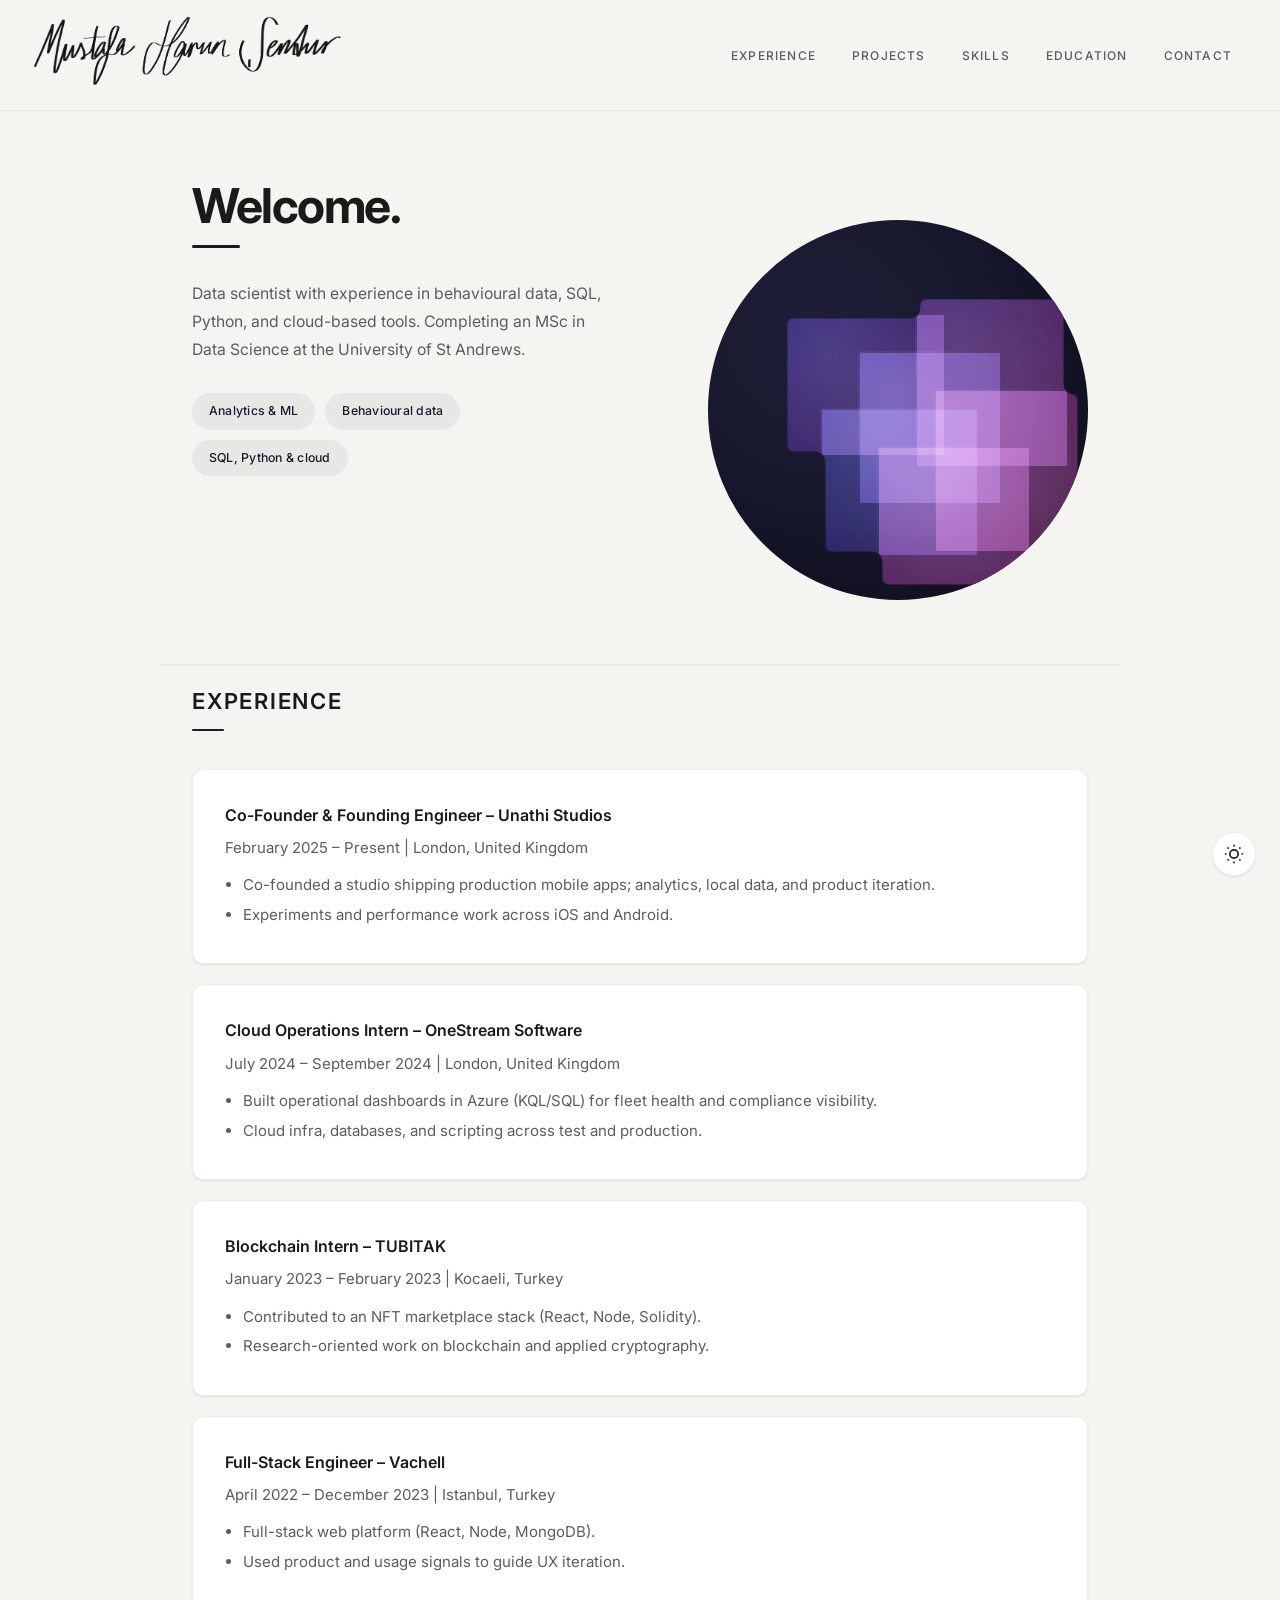
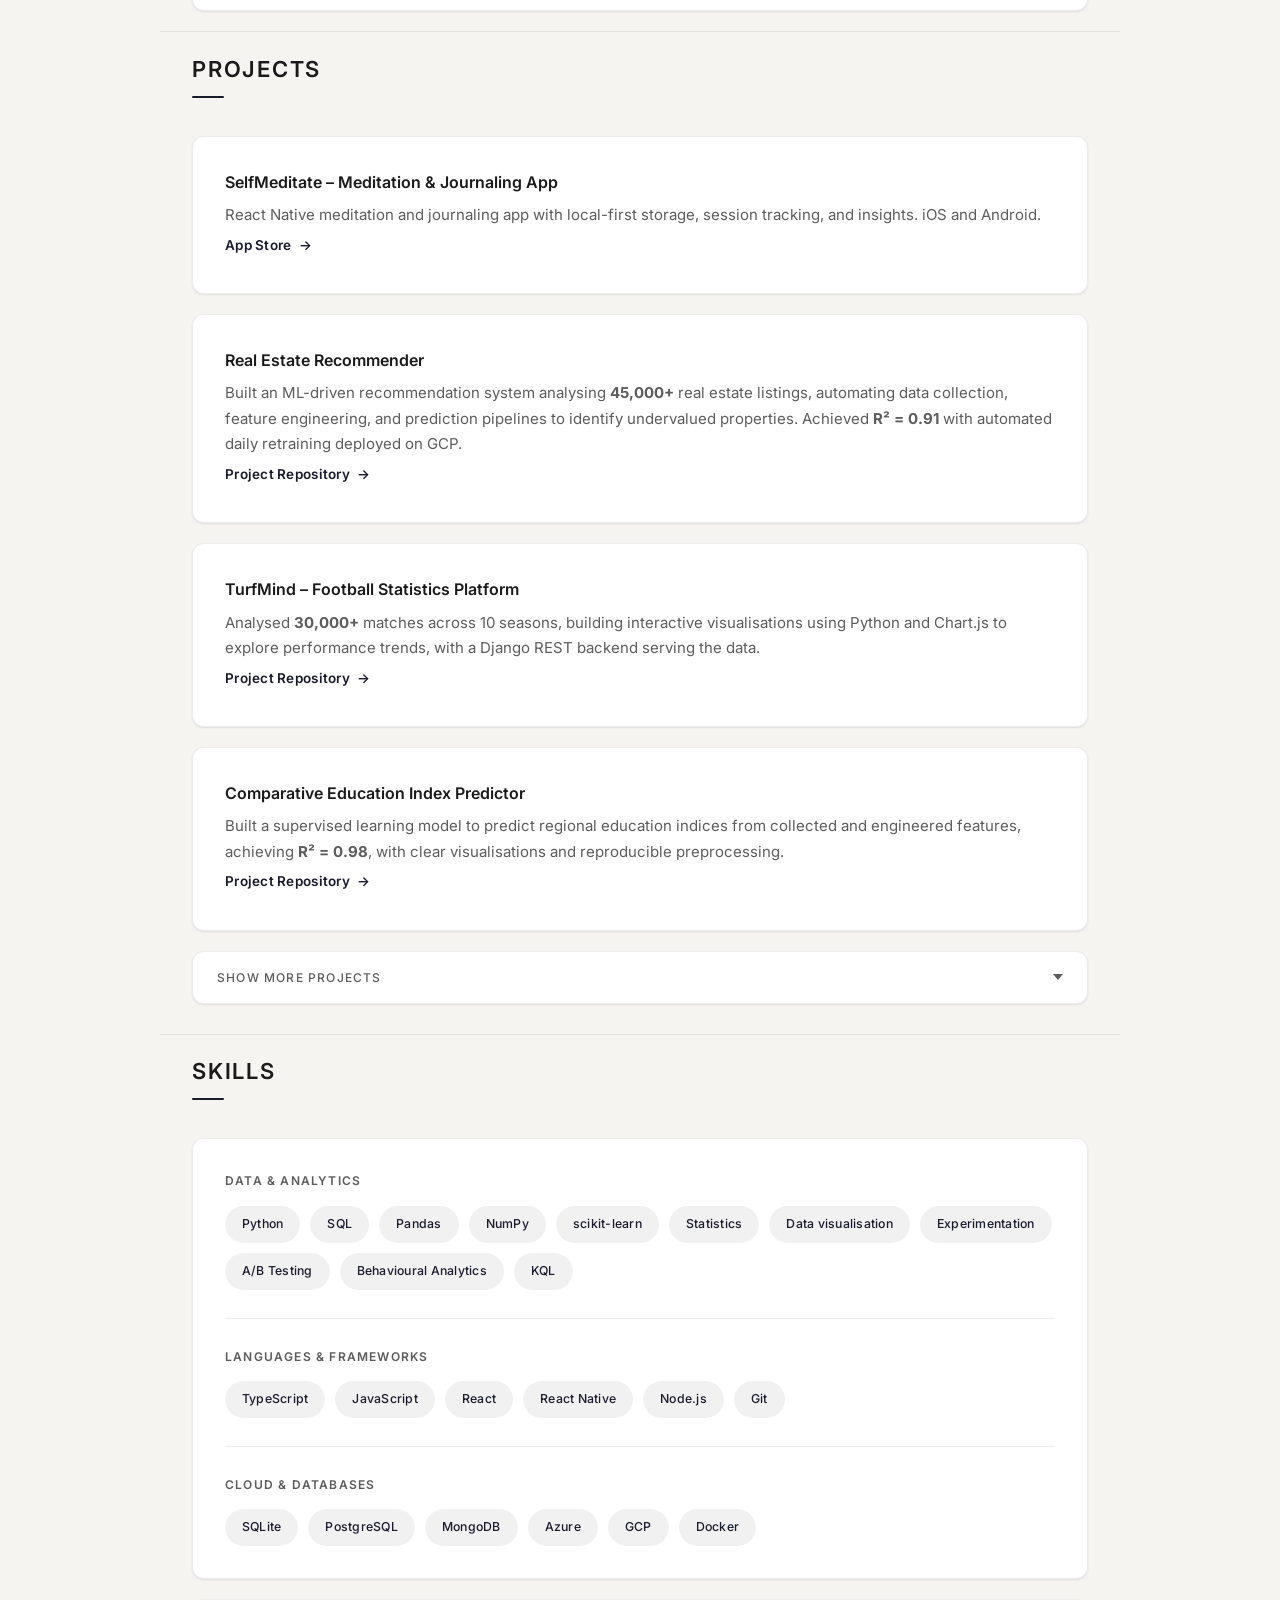
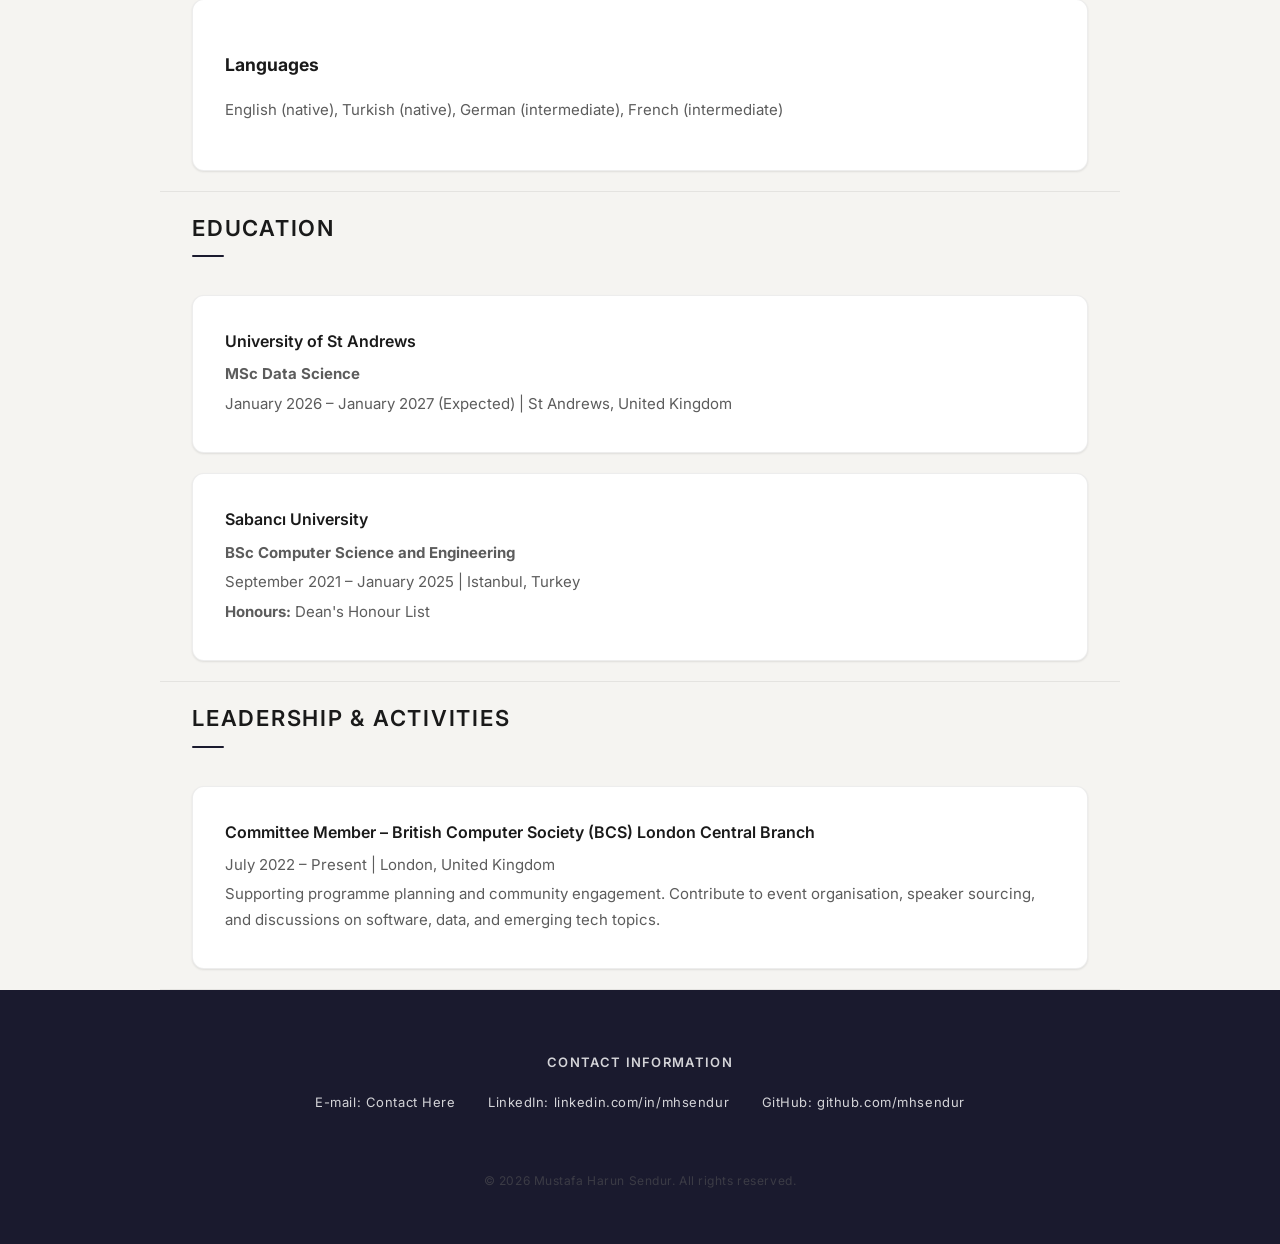
==== commit d789e826: "Simplify positioning copy: data scientist only, calmer hero and tags Made-with: Cursor" ====
--- a/index.html
+++ b/index.html
@@ -5,14 +5,14 @@
     <meta name="viewport" content="width=device-width, initial-scale=1.0">
     <title>Mustafa Harun Sendur - Portfolio</title>
     <link rel="icon" href="/favicon.svg" type="image/svg+xml">
-    <meta name="description" content="Mustafa Harun Sendur — data scientist and software engineer building analytics, ML, and production data systems end to end. MSc Data Science, University of St Andrews.">
+    <meta name="description" content="Mustafa Harun Sendur — data scientist. MSc Data Science, University of St Andrews.">
     <meta property="og:title" content="Mustafa Harun Sendur — Portfolio">
-    <meta property="og:description" content="Data scientist and software engineer building analytics, ML, and production data systems end to end.">
+    <meta property="og:description" content="Data scientist. MSc Data Science, University of St Andrews.">
     <meta property="og:type" content="website">
     <meta property="og:url" content="https://www.mhsendur.com">
     <meta name="twitter:card" content="summary">
     <meta name="twitter:title" content="Mustafa Harun Sendur — Portfolio">
-    <meta name="twitter:description" content="Data scientist and software engineer building analytics, ML, and production data systems end to end.">
+    <meta name="twitter:description" content="Data scientist. MSc Data Science, University of St Andrews.">
     <link rel="preconnect" href="https://fonts.googleapis.com">
     <link rel="preconnect" href="https://fonts.gstatic.com" crossorigin>
     <link href="https://fonts.googleapis.com/css2?family=Inter:wght@300;400;500;600;700&display=swap" rel="stylesheet">
@@ -58,11 +58,11 @@
                 <div class="welcome-text">
                     <h1>Welcome.</h1>
                     <div class="highlight-bar"></div>
-                    <p>Data scientist with software engineering foundations and experience building analytics and ML systems end to end. Experienced in behavioural data analysis, SQL and Python workflows, and cloud-based pipelines, including production analytics for mobile products, operational dashboards at scale, and deployed ML. Completing an MSc in Data Science at the University of St Andrews.</p>
+                    <p>Data scientist with experience in behavioural data, SQL, Python, and cloud-based tools. Completing an MSc in Data Science at the University of St Andrews.</p>
                     <div class="expertise-tags">
-                        <span>Applied Machine Learning</span>
-                        <span>Product &amp; Behavioural Analytics</span>
-                        <span>Data Pipelines &amp; Cloud</span>
+                        <span>Analytics &amp; ML</span>
+                        <span>Behavioural data</span>
+                        <span>SQL, Python &amp; cloud</span>
                     </div>
                 </div>
                 <div class="welcome-visual">
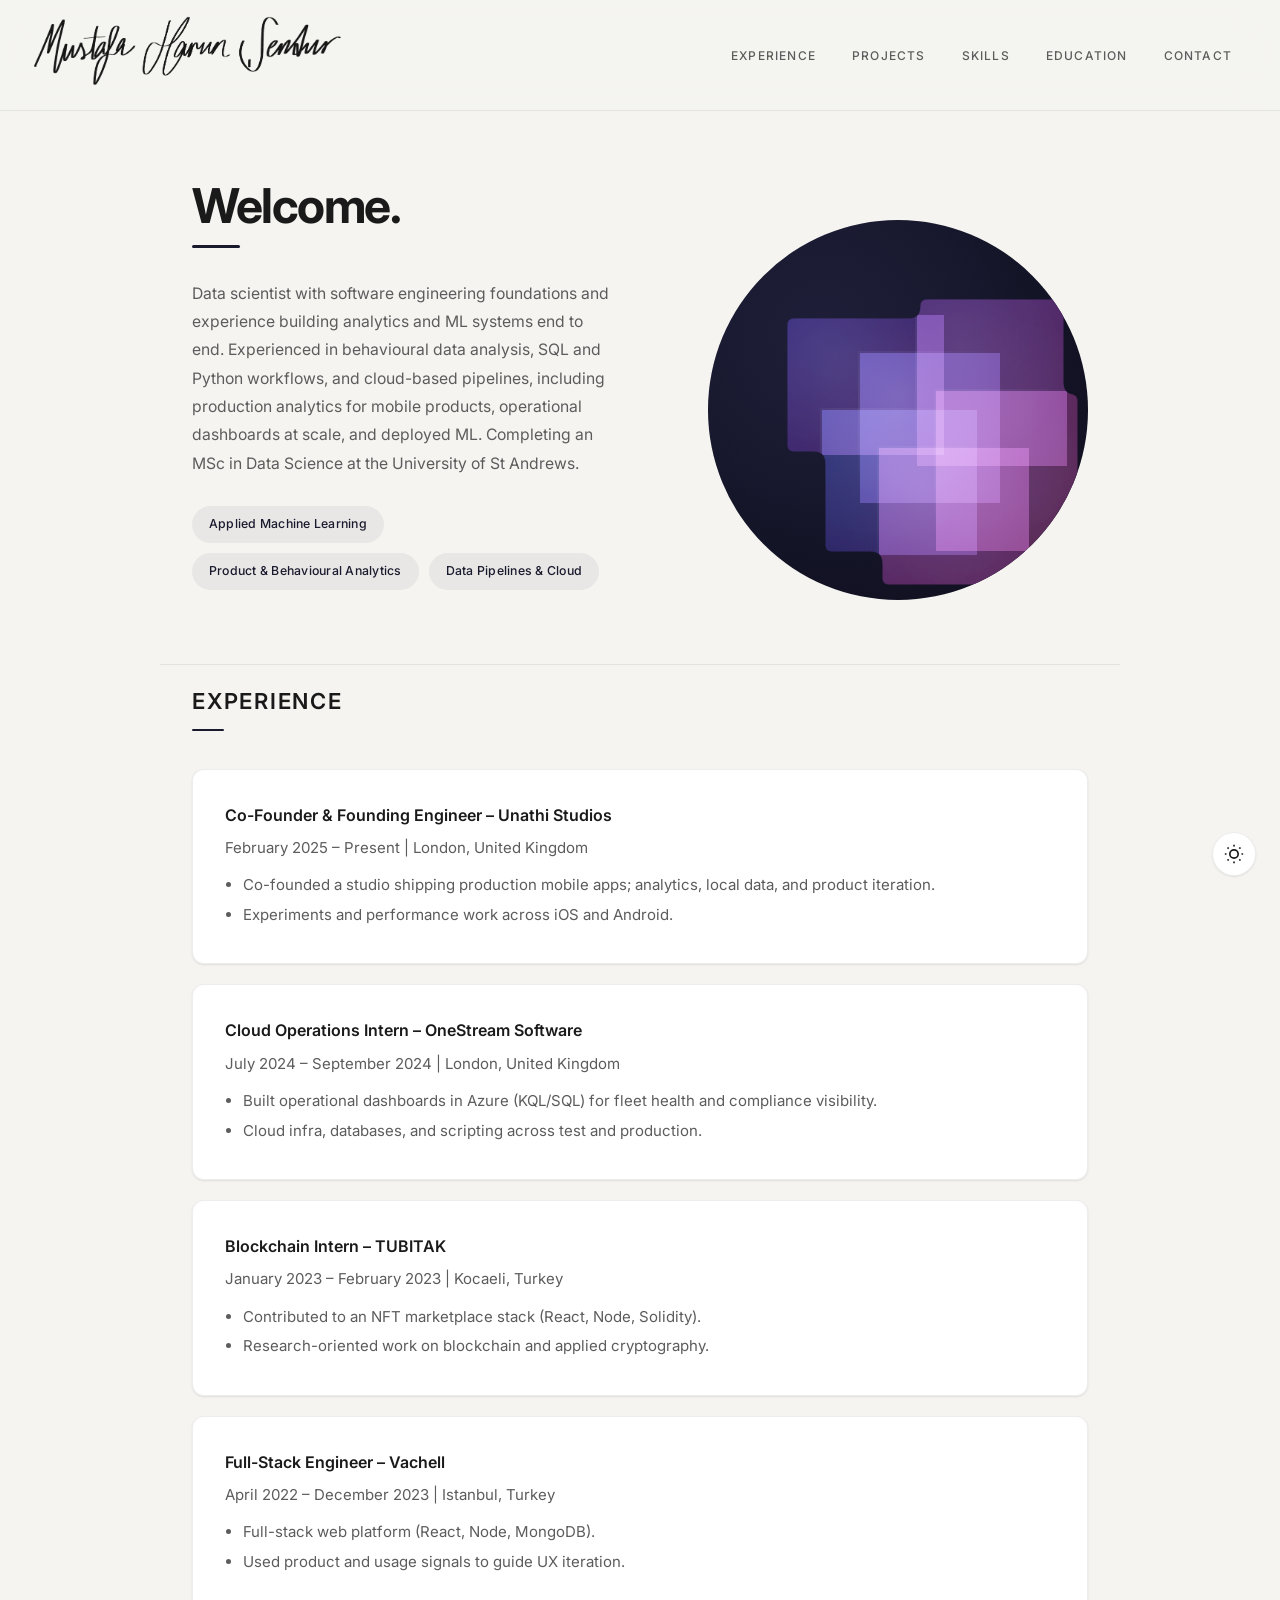
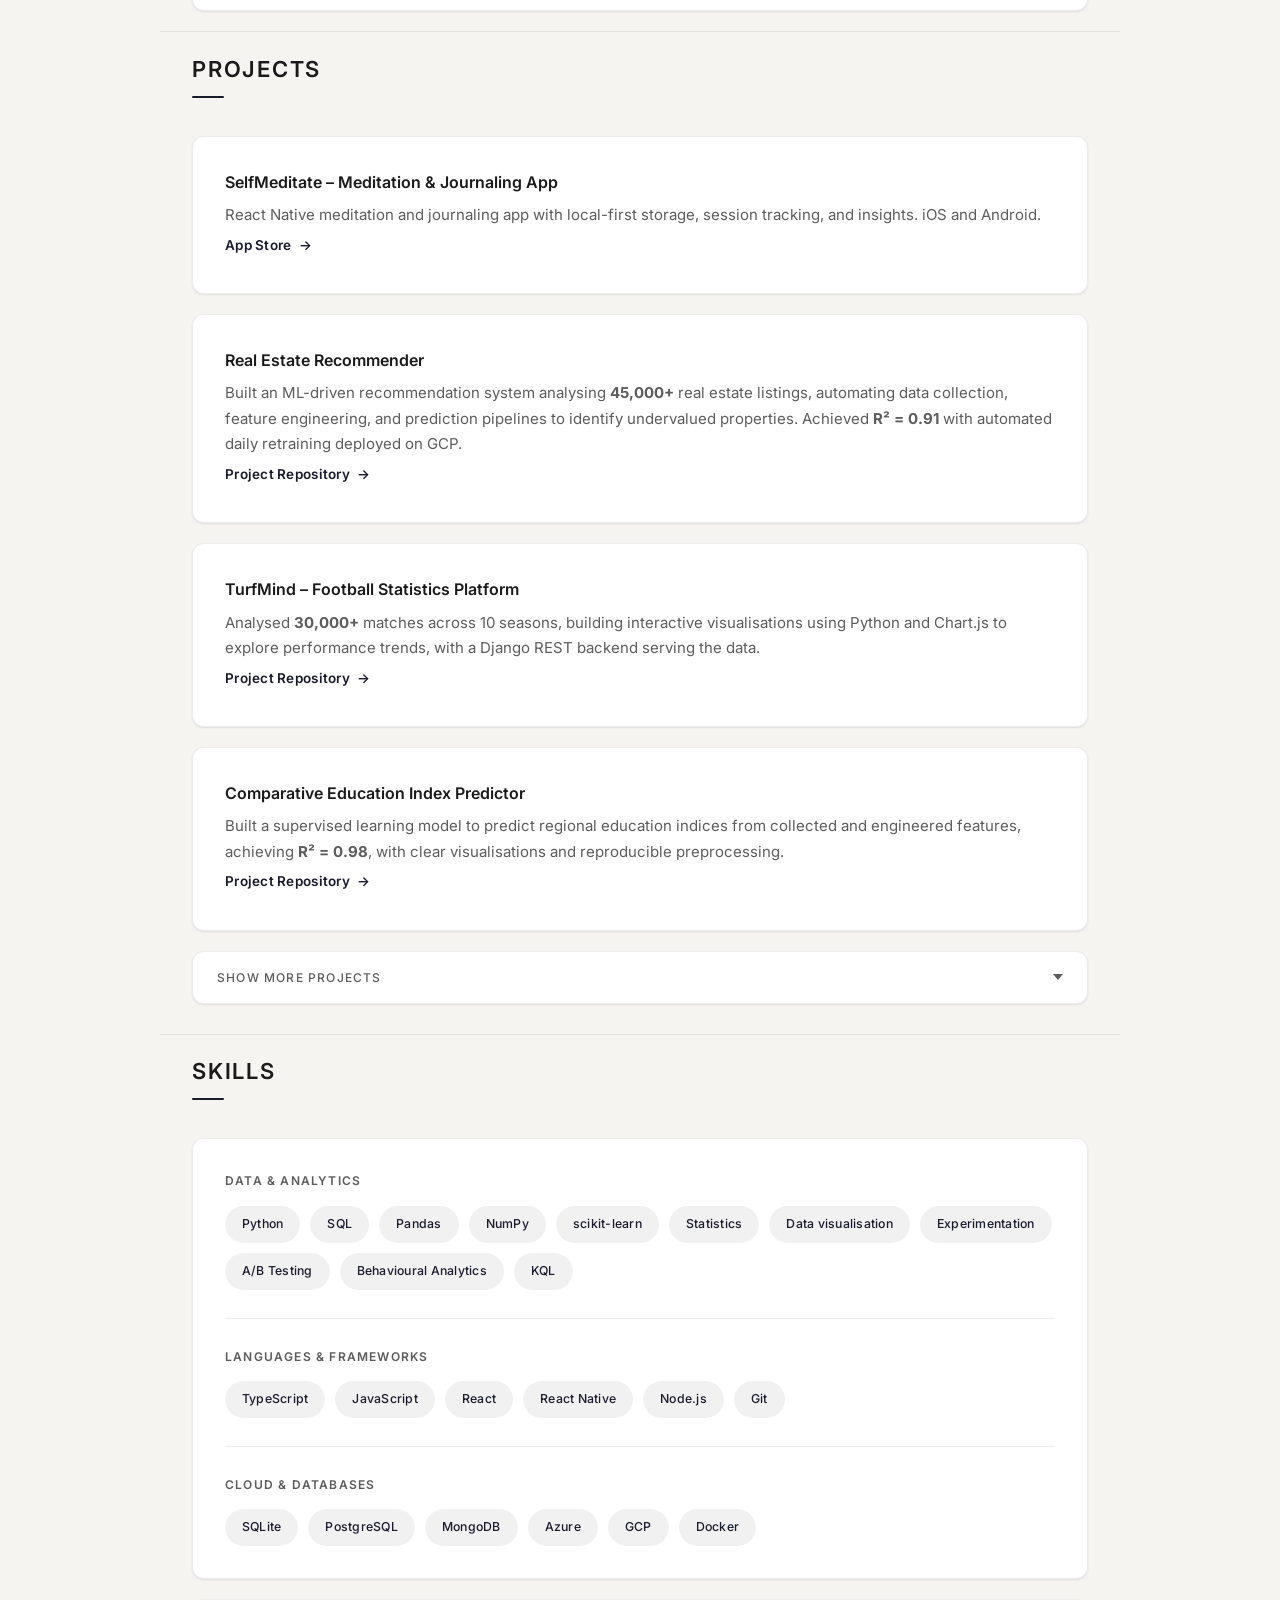
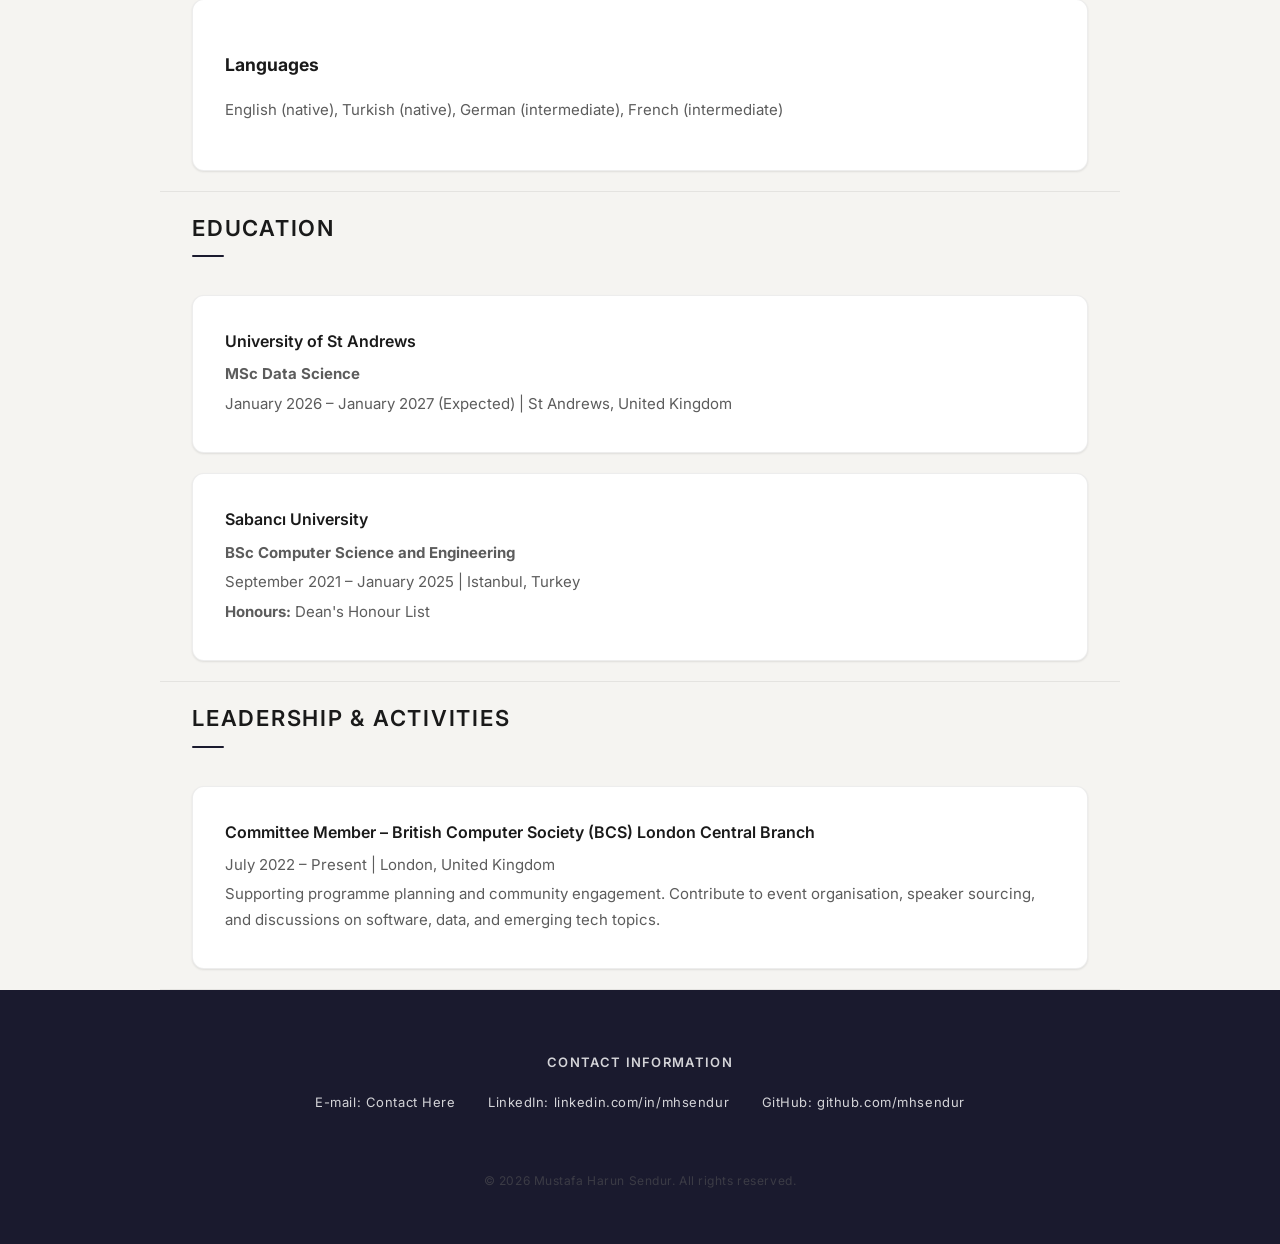
==== commit bdd280cc: "Restore hero copy and tags; refine text selection colours (gold light, violet dark) Made-with: Curso" ====
--- a/index.html
+++ b/index.html
@@ -58,11 +58,11 @@
                 <div class="welcome-text">
                     <h1>Welcome.</h1>
                     <div class="highlight-bar"></div>
-                    <p>Data scientist with experience in behavioural data, SQL, Python, and cloud-based tools. Completing an MSc in Data Science at the University of St Andrews.</p>
+                    <p>Data scientist with software engineering foundations and experience building analytics and ML systems end to end. Experienced in behavioural data analysis, SQL and Python workflows, and cloud-based pipelines, including production analytics for mobile products, operational dashboards at scale, and deployed ML. Completing an MSc in Data Science at the University of St Andrews.</p>
                     <div class="expertise-tags">
-                        <span>Analytics &amp; ML</span>
-                        <span>Behavioural data</span>
-                        <span>SQL, Python &amp; cloud</span>
+                        <span>Applied Machine Learning</span>
+                        <span>Product &amp; Behavioural Analytics</span>
+                        <span>Data Pipelines &amp; Cloud</span>
                     </div>
                 </div>
                 <div class="welcome-visual">
--- a/style.css
+++ b/style.css
@@ -72,6 +72,44 @@
 p, li { color: var(--text-secondary); }
 a { color: var(--link-color); transition: color 0.2s ease; }
 a:hover { color: var(--link-hover); }
+
+/* Text selection — pale gold (light) vs electric violet (dark); explicit hex for Safari */
+*::selection {
+    background-color: #fde68a;
+    color: #1c1917;
+}
+
+*::-moz-selection {
+    background-color: #fde68a;
+    color: #1c1917;
+}
+
+html[data-theme="dark"] *::selection {
+    background-color: rgba(167, 139, 250, 0.52);
+    color: #faf5ff;
+}
+
+html[data-theme="dark"] *::-moz-selection {
+    background-color: rgba(167, 139, 250, 0.52);
+    color: #faf5ff;
+}
+
+/* Footer strip: teal glass so it’s distinct on dark background */
+footer *::selection {
+    background-color: rgba(45, 212, 191, 0.48);
+    color: #ffffff;
+}
+
+footer *::-moz-selection {
+    background-color: rgba(45, 212, 191, 0.48);
+    color: #ffffff;
+}
+
+html[data-theme="dark"] footer *::selection,
+html[data-theme="dark"] footer *::-moz-selection {
+    background-color: rgba(45, 212, 191, 0.48);
+    color: #ffffff;
+}
 
 /* --- Accessibility: keyboard focus & skip link ------------- */
 .skip-link {
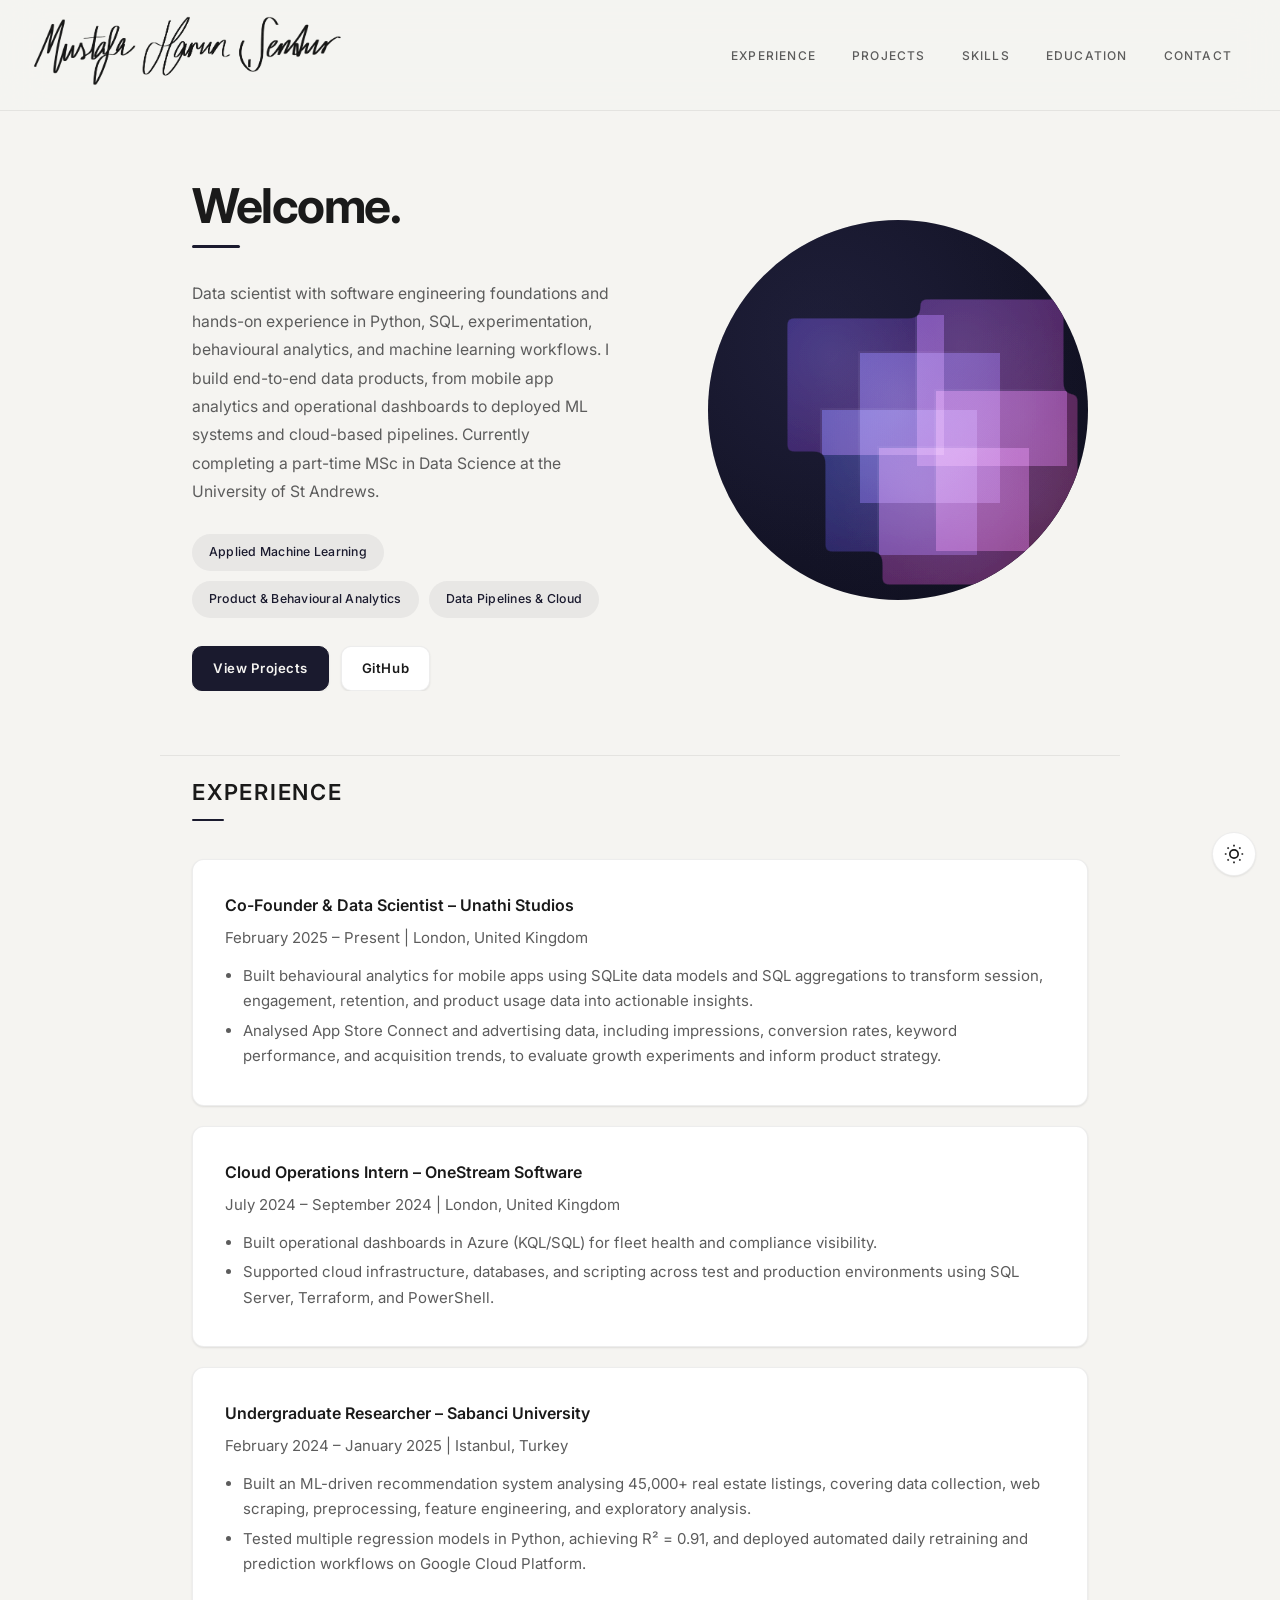
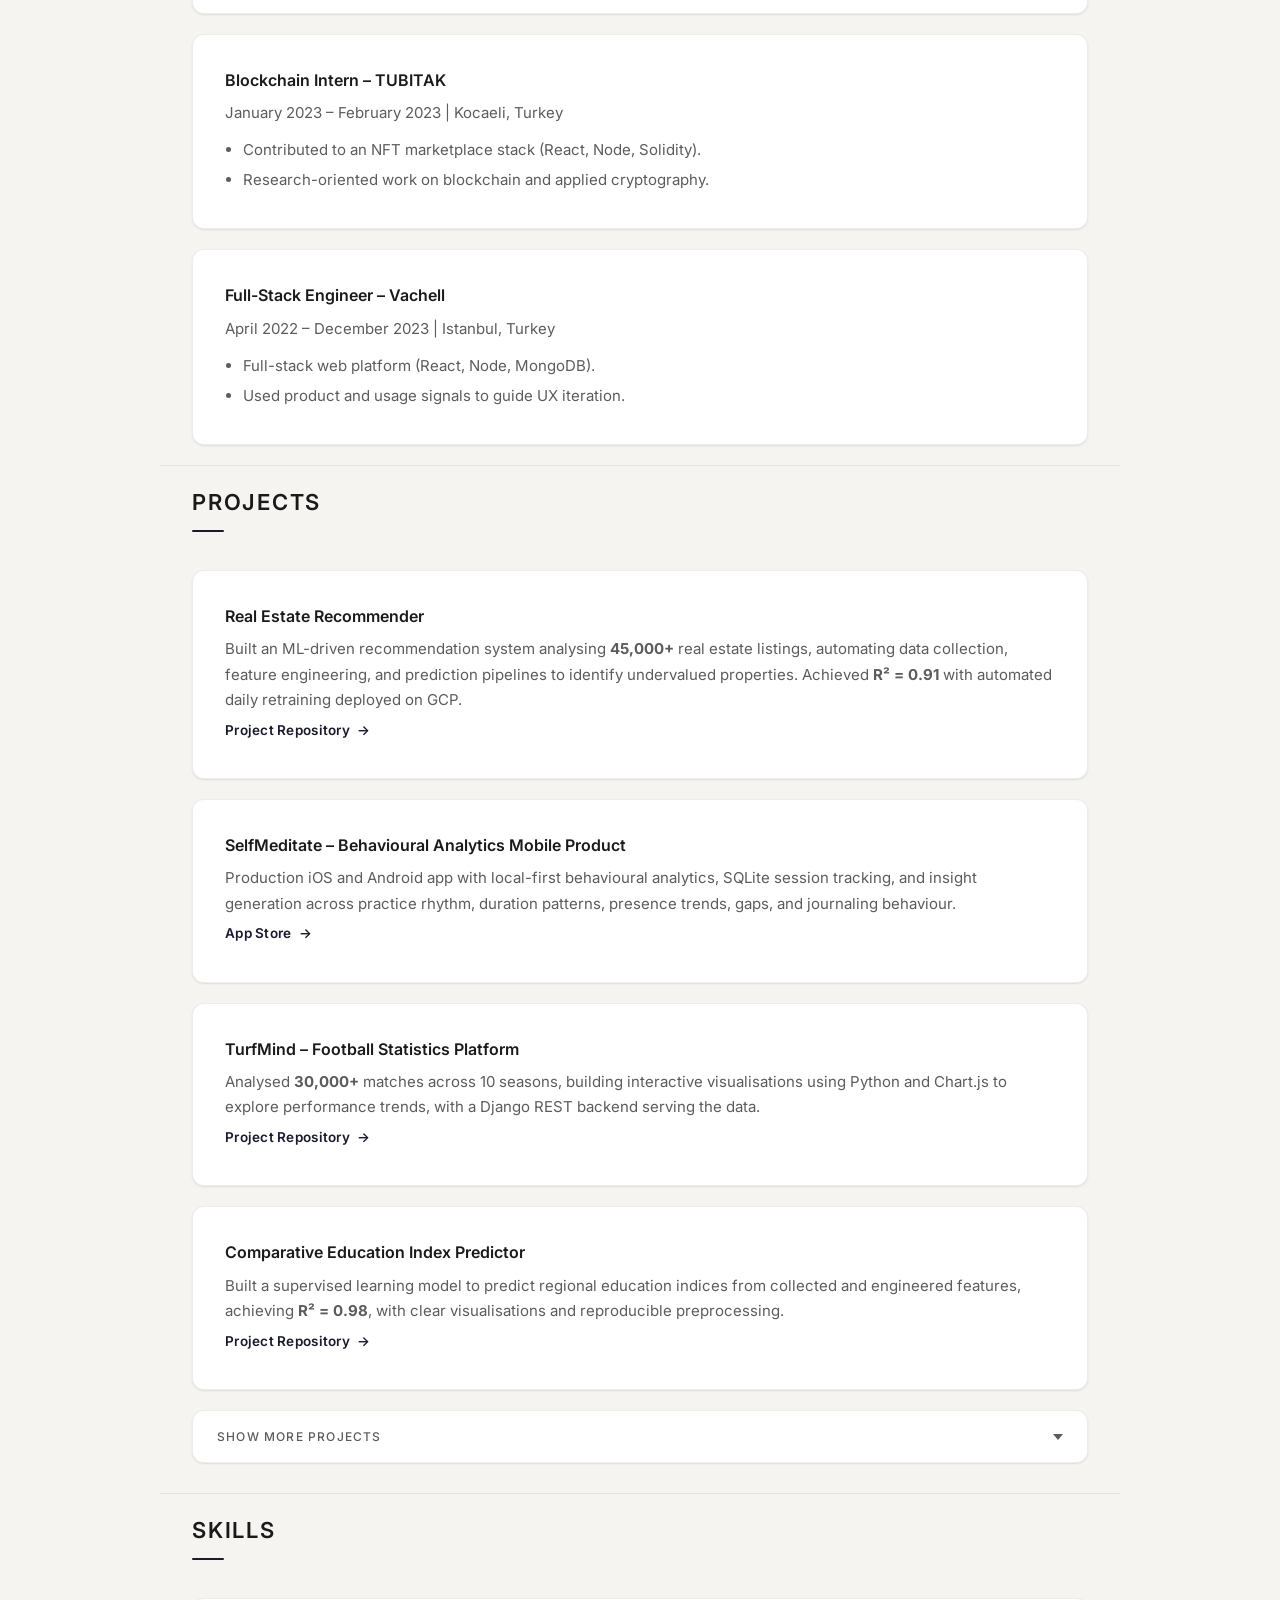
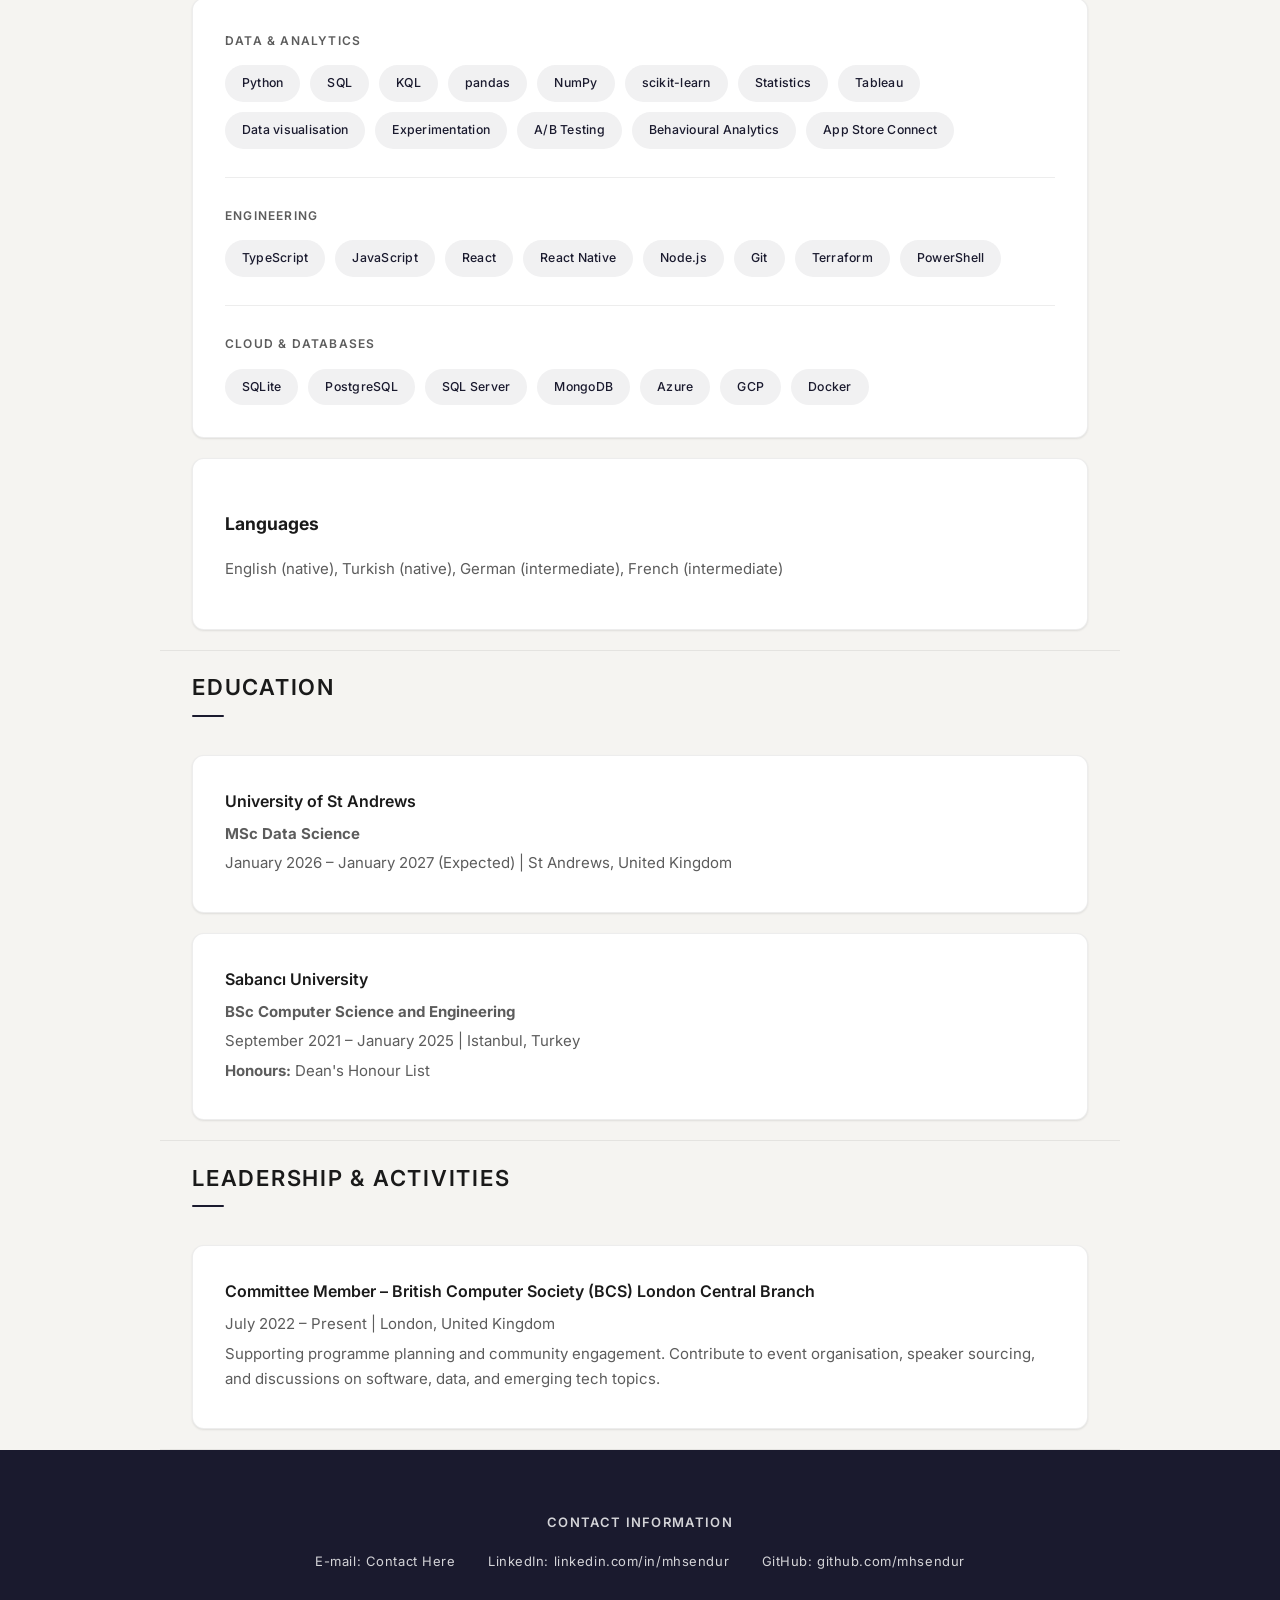
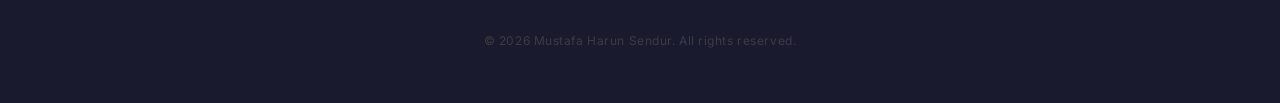
==== commit 46e9bc61: "Portfolio: hero CTAs, experience and projects refresh, new research entry - Add View Projects and Gi" ====
--- a/index.html
+++ b/index.html
@@ -58,12 +58,16 @@
                 <div class="welcome-text">
                     <h1>Welcome.</h1>
                     <div class="highlight-bar"></div>
-                    <p>Data scientist with software engineering foundations and experience building analytics and ML systems end to end. Experienced in behavioural data analysis, SQL and Python workflows, and cloud-based pipelines, including production analytics for mobile products, operational dashboards at scale, and deployed ML. Completing an MSc in Data Science at the University of St Andrews.</p>
+                    <p>Data scientist with software engineering foundations and hands-on experience in Python, SQL, experimentation, behavioural analytics, and machine learning workflows. I build end-to-end data products, from mobile app analytics and operational dashboards to deployed ML systems and cloud-based pipelines. Currently completing a part-time MSc in Data Science at the University of St Andrews.</p>
                     <div class="expertise-tags">
                         <span>Applied Machine Learning</span>
                         <span>Product &amp; Behavioural Analytics</span>
                         <span>Data Pipelines &amp; Cloud</span>
                     </div>
+                    <div class="hero-actions">
+                        <a href="#projects" class="primary-button">View Projects</a>
+                        <a href="https://github.com/mhsendur" class="secondary-button" target="_blank" rel="noopener noreferrer">GitHub</a>
+                    </div>
                 </div>
                 <div class="welcome-visual">
                     <div class="tech-sphere">
@@ -88,15 +92,16 @@
 <!-- Unathi Studios -->
 <div class="experience-entry">
     <div class="tech-tags-container">
-        <span class="tech-tag react">React Native</span>
+        <span class="tech-tag sqlite">SQLite</span>
+        <span class="tech-tag sql">SQL</span>
+        <span class="tech-tag analytics">Product Analytics</span>
         <span class="tech-tag typescript">TypeScript</span>
-        <span class="tech-tag sqlite">SQLite</span>
-    </div>
-    <h3>Co-Founder &amp; Founding Engineer &ndash; Unathi Studios</h3>
+    </div>
+    <h3>Co-Founder &amp; Data Scientist &ndash; Unathi Studios</h3>
     <p>February 2025 &ndash; Present | London, United Kingdom</p>
     <ul>
-        <li>Co-founded a studio shipping production mobile apps; analytics, local data, and product iteration.</li>
-        <li>Experiments and performance work across iOS and Android.</li>
+        <li>Built behavioural analytics for mobile apps using SQLite data models and SQL aggregations to transform session, engagement, retention, and product usage data into actionable insights.</li>
+        <li>Analysed App Store Connect and advertising data, including impressions, conversion rates, keyword performance, and acquisition trends, to evaluate growth experiments and inform product strategy.</li>
     </ul>
 </div>
     
@@ -110,7 +115,22 @@
     <p>July 2024 &ndash; September 2024 | London, United Kingdom</p>
     <ul>
         <li>Built operational dashboards in Azure (KQL/SQL) for fleet health and compliance visibility.</li>
-        <li>Cloud infra, databases, and scripting across test and production.</li>
+        <li>Supported cloud infrastructure, databases, and scripting across test and production environments using SQL Server, Terraform, and PowerShell.</li>
+    </ul>
+</div>
+
+<!-- Sabanci University -->
+<div class="experience-entry">
+    <div class="tech-tags-container">
+        <span class="tech-tag python">Python</span>
+        <span class="tech-tag sql">Machine Learning</span>
+        <span class="tech-tag gcp">GCP</span>
+    </div>
+    <h3>Undergraduate Researcher &ndash; Sabanci University</h3>
+    <p>February 2024 &ndash; January 2025 | Istanbul, Turkey</p>
+    <ul>
+        <li>Built an ML-driven recommendation system analysing 45,000+ real estate listings, covering data collection, web scraping, preprocessing, feature engineering, and exploratory analysis.</li>
+        <li>Tested multiple regression models in Python, achieving R&sup2; = 0.91, and deployed automated daily retraining and prediction workflows on Google Cloud Platform.</li>
     </ul>
 </div>
 
@@ -149,6 +169,16 @@
 <section id="projects" class="container">
   <h2>Projects</h2>
 
+  <!-- Real Estate Recommender -->
+  <div class="project-entry">
+      <div class="tech-tags-container">
+          <span class="tech-tag python">Python</span>
+      </div>
+      <h3>Real Estate Recommender</h3>
+      <p>Built an ML-driven recommendation system analysing <strong>45,000+</strong> real estate listings, automating data collection, feature engineering, and prediction pipelines to identify undervalued properties. Achieved <strong>R&sup2; = 0.91</strong> with automated daily retraining deployed on GCP.</p>
+      <p><a href="https://github.com/mhsendur/RealEstateTweetBot" target="_blank" rel="noopener noreferrer">Project Repository</a></p>
+  </div>
+
   <!-- SelfMeditate -->
   <div class="project-entry">
       <div class="tech-tags-container">
@@ -156,19 +186,9 @@
           <span class="tech-tag typescript">TypeScript</span>
           <span class="tech-tag sqlite">SQLite</span>
       </div>
-      <h3>SelfMeditate &ndash; Meditation &amp; Journaling App</h3>
-      <p>React Native meditation and journaling app with local-first storage, session tracking, and insights. iOS and Android.</p>
+      <h3>SelfMeditate &ndash; Behavioural Analytics Mobile Product</h3>
+      <p>Production iOS and Android app with local-first behavioural analytics, SQLite session tracking, and insight generation across practice rhythm, duration patterns, presence trends, gaps, and journaling behaviour.</p>
       <p><a href="https://apps.apple.com/us/app/selfmeditate-meditation-timer/id6757534578" target="_blank" rel="noopener noreferrer">App Store</a></p>
-  </div>
-
-  <!-- Real Estate Recommender -->
-  <div class="project-entry">
-      <div class="tech-tags-container">
-          <span class="tech-tag python">Python</span>
-      </div>
-      <h3>Real Estate Recommender</h3>
-      <p>Built an ML-driven recommendation system analysing <strong>45,000+</strong> real estate listings, automating data collection, feature engineering, and prediction pipelines to identify undervalued properties. Achieved <strong>R&sup2; = 0.91</strong> with automated daily retraining deployed on GCP.</p>
-      <p><a href="https://github.com/mhsendur/RealEstateTweetBot" target="_blank" rel="noopener noreferrer">Project Repository</a></p>
   </div>
 
   <!-- TurfMind -->
@@ -286,19 +306,19 @@
       <div class="skill-group">
           <h3 class="skill-group-label">Data &amp; Analytics</h3>
           <div class="skill-pills">
-              <span>Python</span><span>SQL</span><span>Pandas</span><span>NumPy</span><span>scikit-learn</span><span>Statistics</span><span>Data visualisation</span><span>Experimentation</span><span>A/B Testing</span><span>Behavioural Analytics</span><span>KQL</span>
+              <span>Python</span><span>SQL</span><span>KQL</span><span>pandas</span><span>NumPy</span><span>scikit-learn</span><span>Statistics</span><span>Tableau</span><span>Data visualisation</span><span>Experimentation</span><span>A/B Testing</span><span>Behavioural Analytics</span><span>App Store Connect</span>
           </div>
       </div>
       <div class="skill-group">
-          <h3 class="skill-group-label">Languages &amp; frameworks</h3>
+          <h3 class="skill-group-label">Engineering</h3>
           <div class="skill-pills">
-              <span>TypeScript</span><span>JavaScript</span><span>React</span><span>React Native</span><span>Node.js</span><span>Git</span>
+              <span>TypeScript</span><span>JavaScript</span><span>React</span><span>React Native</span><span>Node.js</span><span>Git</span><span>Terraform</span><span>PowerShell</span>
           </div>
       </div>
       <div class="skill-group">
           <h3 class="skill-group-label">Cloud &amp; Databases</h3>
           <div class="skill-pills">
-              <span>SQLite</span><span>PostgreSQL</span><span>MongoDB</span><span>Azure</span><span>GCP</span><span>Docker</span>
+              <span>SQLite</span><span>PostgreSQL</span><span>SQL Server</span><span>MongoDB</span><span>Azure</span><span>GCP</span><span>Docker</span>
           </div>
       </div>
   </div>
--- a/style.css
+++ b/style.css
@@ -426,6 +426,56 @@
     border-color: var(--border-color);
 }
 
+.hero-actions {
+    display: flex;
+    flex-wrap: wrap;
+    gap: 12px;
+    margin-top: 28px;
+    align-items: center;
+}
+
+.hero-actions a {
+    text-decoration: none;
+    font-weight: 600;
+    font-size: 0.88em;
+    letter-spacing: 0.04em;
+    padding: 10px 20px;
+    border-radius: 10px;
+    transition: transform 0.2s ease, box-shadow 0.2s ease, background-color 0.2s ease, color 0.2s ease, border-color 0.2s ease;
+}
+
+.primary-button {
+    background: var(--accent-color);
+    color: var(--bg-primary);
+    border: 1px solid var(--accent-color);
+    box-shadow: var(--card-shadow);
+}
+
+.primary-button:hover {
+    color: var(--bg-primary);
+    transform: translateY(-1px);
+    box-shadow: var(--card-shadow-hover);
+    filter: brightness(1.05);
+}
+
+[data-theme="dark"] .primary-button {
+    color: #0e0e11;
+}
+
+.secondary-button {
+    background: var(--card-bg);
+    color: var(--text-primary);
+    border: 1px solid var(--border-color);
+    box-shadow: var(--card-shadow);
+}
+
+.secondary-button:hover {
+    color: var(--text-primary);
+    border-color: var(--accent-color);
+    transform: translateY(-1px);
+    box-shadow: var(--card-shadow-hover);
+}
+
 /* --- Lava Sphere ------------------------------------------- */
 .tech-sphere {
     width: 380px;
@@ -718,6 +768,9 @@
 .tech-tag.docker      { background-color: #3e6d94; }
 .tech-tag.django      { background-color: #2e7a6b; }
 .tech-tag.cpp         { background-color: #6b4f7a; }
+.tech-tag.sql         { background-color: #2d6a7a; }
+.tech-tag.analytics   { background-color: #6b5344; }
+.tech-tag.gcp         { background-color: #3d5a80; }
 
 .tech-tag:hover { transform: translateY(-1px); }
 
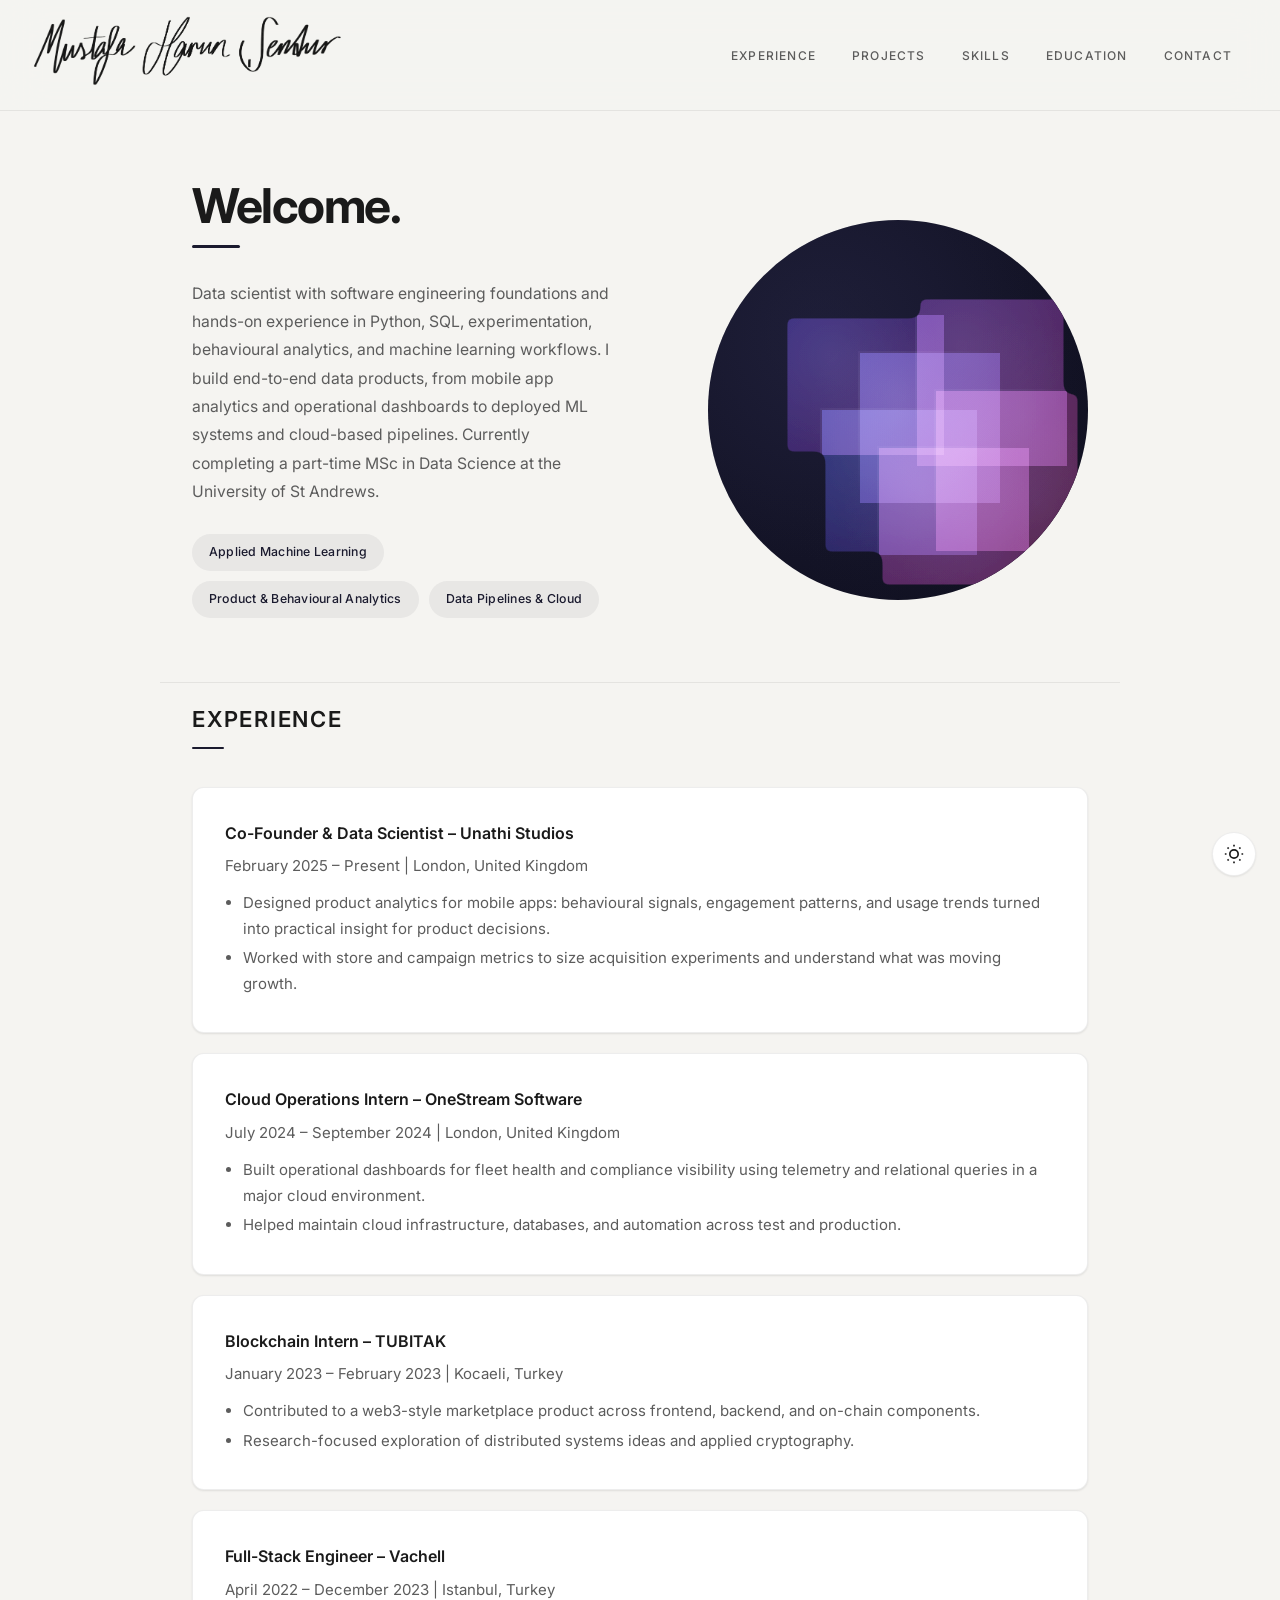
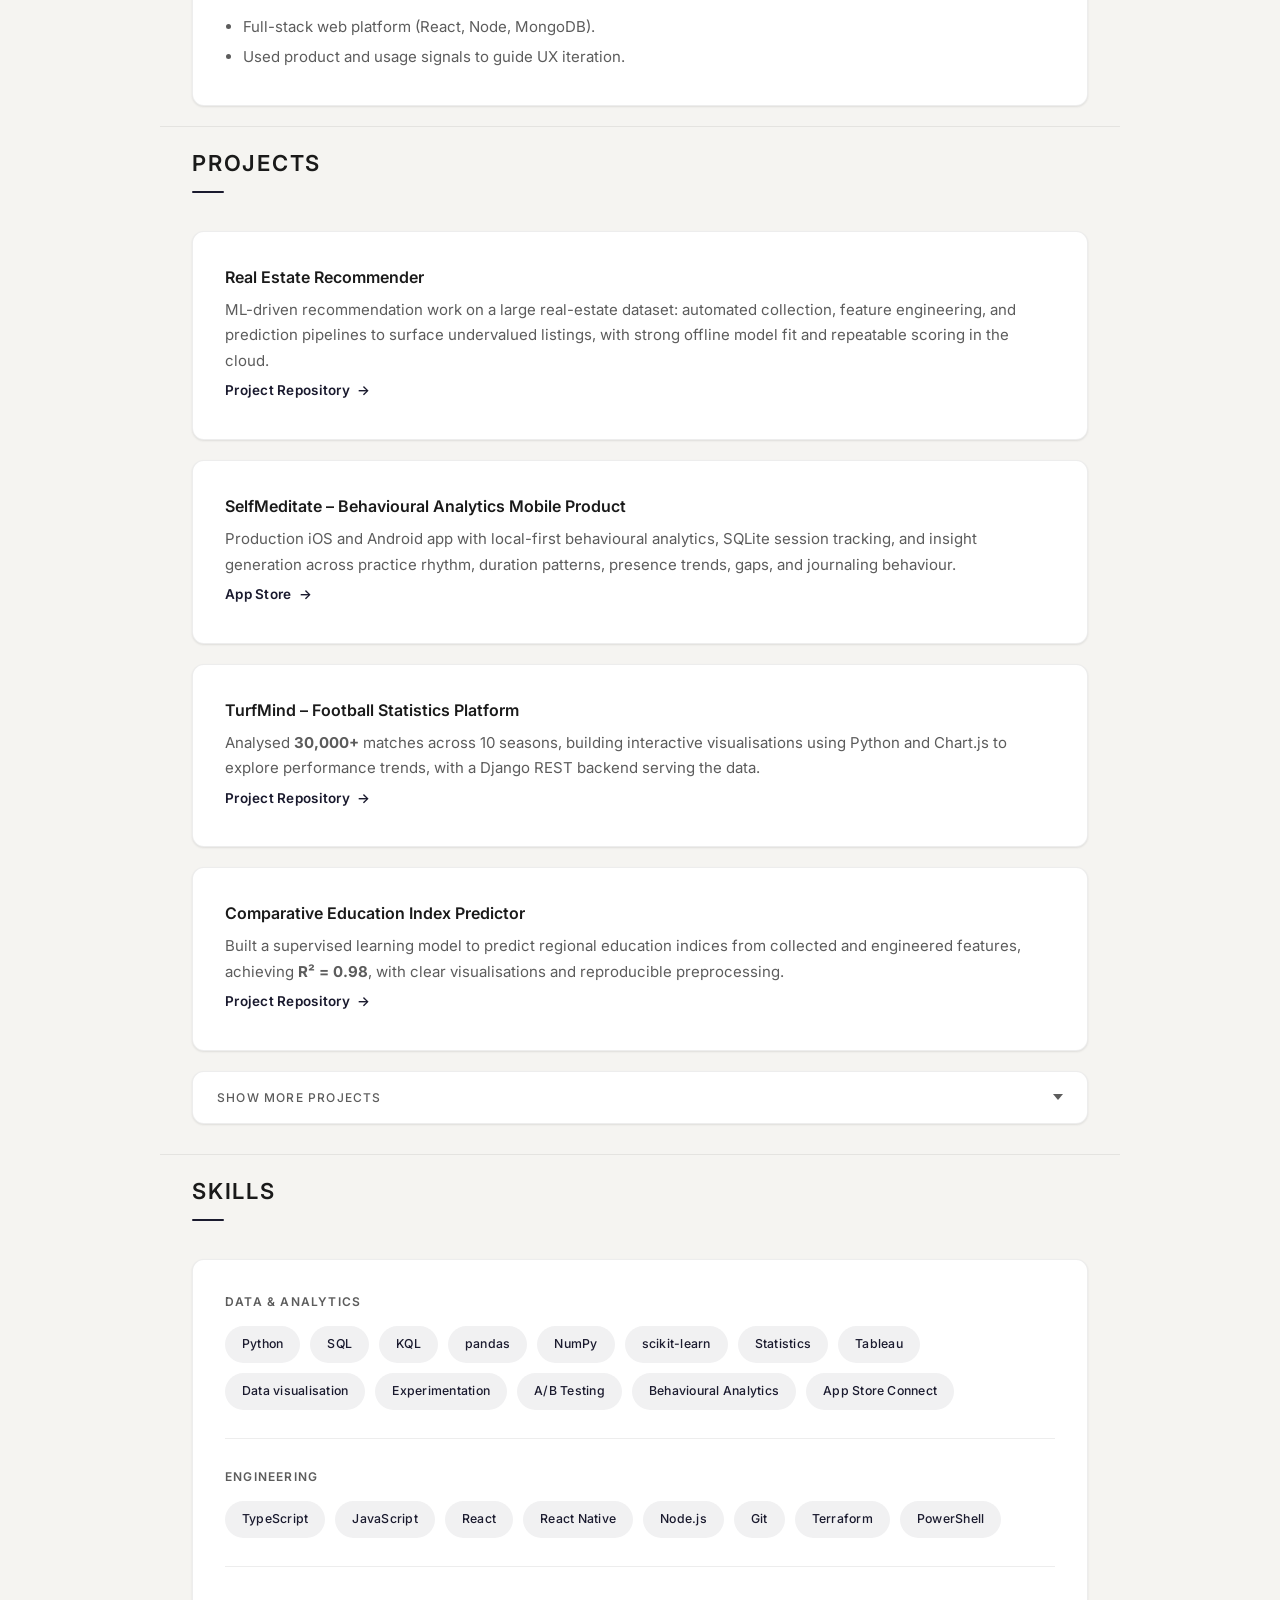
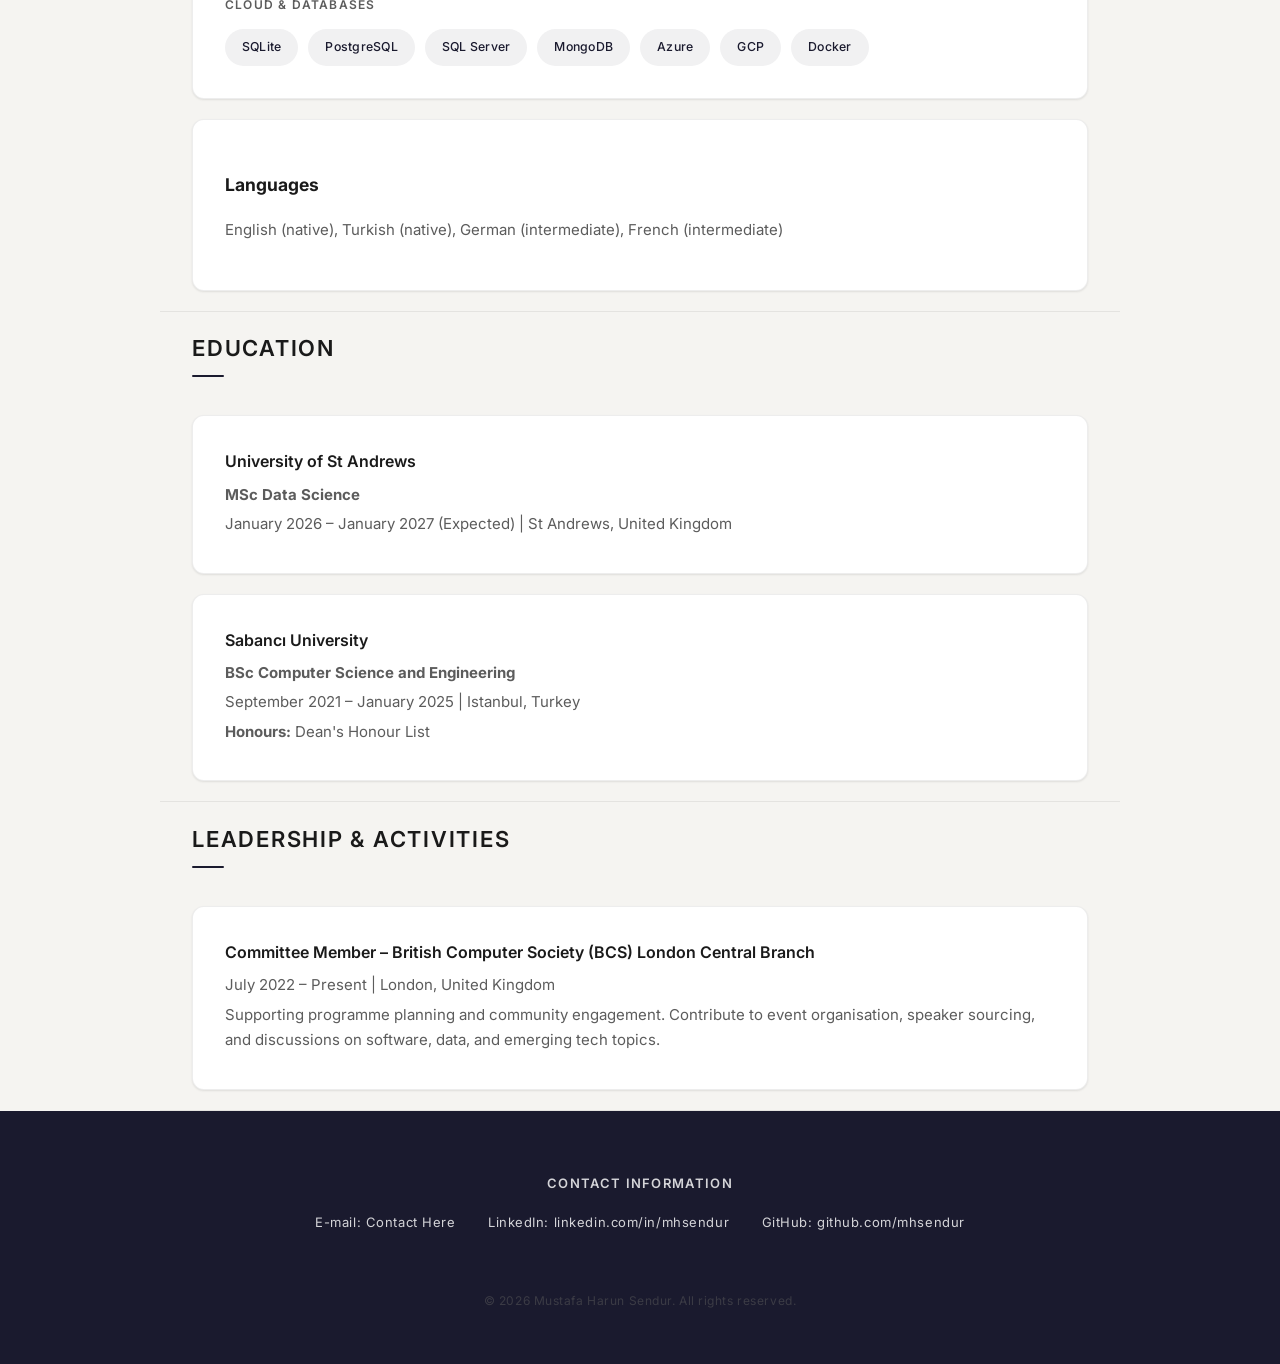
==== commit 8114504e: "Site: remove hero CTAs; generalize experience; drop Sabanci role - Remove View Projects / GitHub but" ====
--- a/index.html
+++ b/index.html
@@ -64,10 +64,6 @@
                         <span>Product &amp; Behavioural Analytics</span>
                         <span>Data Pipelines &amp; Cloud</span>
                     </div>
-                    <div class="hero-actions">
-                        <a href="#projects" class="primary-button">View Projects</a>
-                        <a href="https://github.com/mhsendur" class="secondary-button" target="_blank" rel="noopener noreferrer">GitHub</a>
-                    </div>
                 </div>
                 <div class="welcome-visual">
                     <div class="tech-sphere">
@@ -100,8 +96,8 @@
     <h3>Co-Founder &amp; Data Scientist &ndash; Unathi Studios</h3>
     <p>February 2025 &ndash; Present | London, United Kingdom</p>
     <ul>
-        <li>Built behavioural analytics for mobile apps using SQLite data models and SQL aggregations to transform session, engagement, retention, and product usage data into actionable insights.</li>
-        <li>Analysed App Store Connect and advertising data, including impressions, conversion rates, keyword performance, and acquisition trends, to evaluate growth experiments and inform product strategy.</li>
+        <li>Designed product analytics for mobile apps: behavioural signals, engagement patterns, and usage trends turned into practical insight for product decisions.</li>
+        <li>Worked with store and campaign metrics to size acquisition experiments and understand what was moving growth.</li>
     </ul>
 </div>
     
@@ -114,23 +110,8 @@
     <h3>Cloud Operations Intern &ndash; OneStream Software</h3>
     <p>July 2024 &ndash; September 2024 | London, United Kingdom</p>
     <ul>
-        <li>Built operational dashboards in Azure (KQL/SQL) for fleet health and compliance visibility.</li>
-        <li>Supported cloud infrastructure, databases, and scripting across test and production environments using SQL Server, Terraform, and PowerShell.</li>
-    </ul>
-</div>
-
-<!-- Sabanci University -->
-<div class="experience-entry">
-    <div class="tech-tags-container">
-        <span class="tech-tag python">Python</span>
-        <span class="tech-tag sql">Machine Learning</span>
-        <span class="tech-tag gcp">GCP</span>
-    </div>
-    <h3>Undergraduate Researcher &ndash; Sabanci University</h3>
-    <p>February 2024 &ndash; January 2025 | Istanbul, Turkey</p>
-    <ul>
-        <li>Built an ML-driven recommendation system analysing 45,000+ real estate listings, covering data collection, web scraping, preprocessing, feature engineering, and exploratory analysis.</li>
-        <li>Tested multiple regression models in Python, achieving R&sup2; = 0.91, and deployed automated daily retraining and prediction workflows on Google Cloud Platform.</li>
+        <li>Built operational dashboards for fleet health and compliance visibility using telemetry and relational queries in a major cloud environment.</li>
+        <li>Helped maintain cloud infrastructure, databases, and automation across test and production.</li>
     </ul>
 </div>
 
@@ -143,8 +124,8 @@
       <h3>Blockchain Intern &ndash; TUBITAK</h3>
       <p>January 2023 &ndash; February 2023 | Kocaeli, Turkey</p>
       <ul>
-          <li>Contributed to an NFT marketplace stack (React, Node, Solidity).</li>
-          <li>Research-oriented work on blockchain and applied cryptography.</li>
+          <li>Contributed to a web3-style marketplace product across frontend, backend, and on-chain components.</li>
+          <li>Research-focused exploration of distributed systems ideas and applied cryptography.</li>
       </ul>
   </div>
   
@@ -175,7 +156,7 @@
           <span class="tech-tag python">Python</span>
       </div>
       <h3>Real Estate Recommender</h3>
-      <p>Built an ML-driven recommendation system analysing <strong>45,000+</strong> real estate listings, automating data collection, feature engineering, and prediction pipelines to identify undervalued properties. Achieved <strong>R&sup2; = 0.91</strong> with automated daily retraining deployed on GCP.</p>
+      <p>ML-driven recommendation work on a large real-estate dataset: automated collection, feature engineering, and prediction pipelines to surface undervalued listings, with strong offline model fit and repeatable scoring in the cloud.</p>
       <p><a href="https://github.com/mhsendur/RealEstateTweetBot" target="_blank" rel="noopener noreferrer">Project Repository</a></p>
   </div>
 
--- a/style.css
+++ b/style.css
@@ -424,56 +424,6 @@
 .expertise-tags span:hover {
     transform: translateY(-1px);
     border-color: var(--border-color);
-}
-
-.hero-actions {
-    display: flex;
-    flex-wrap: wrap;
-    gap: 12px;
-    margin-top: 28px;
-    align-items: center;
-}
-
-.hero-actions a {
-    text-decoration: none;
-    font-weight: 600;
-    font-size: 0.88em;
-    letter-spacing: 0.04em;
-    padding: 10px 20px;
-    border-radius: 10px;
-    transition: transform 0.2s ease, box-shadow 0.2s ease, background-color 0.2s ease, color 0.2s ease, border-color 0.2s ease;
-}
-
-.primary-button {
-    background: var(--accent-color);
-    color: var(--bg-primary);
-    border: 1px solid var(--accent-color);
-    box-shadow: var(--card-shadow);
-}
-
-.primary-button:hover {
-    color: var(--bg-primary);
-    transform: translateY(-1px);
-    box-shadow: var(--card-shadow-hover);
-    filter: brightness(1.05);
-}
-
-[data-theme="dark"] .primary-button {
-    color: #0e0e11;
-}
-
-.secondary-button {
-    background: var(--card-bg);
-    color: var(--text-primary);
-    border: 1px solid var(--border-color);
-    box-shadow: var(--card-shadow);
-}
-
-.secondary-button:hover {
-    color: var(--text-primary);
-    border-color: var(--accent-color);
-    transform: translateY(-1px);
-    box-shadow: var(--card-shadow-hover);
 }
 
 /* --- Lava Sphere ------------------------------------------- */
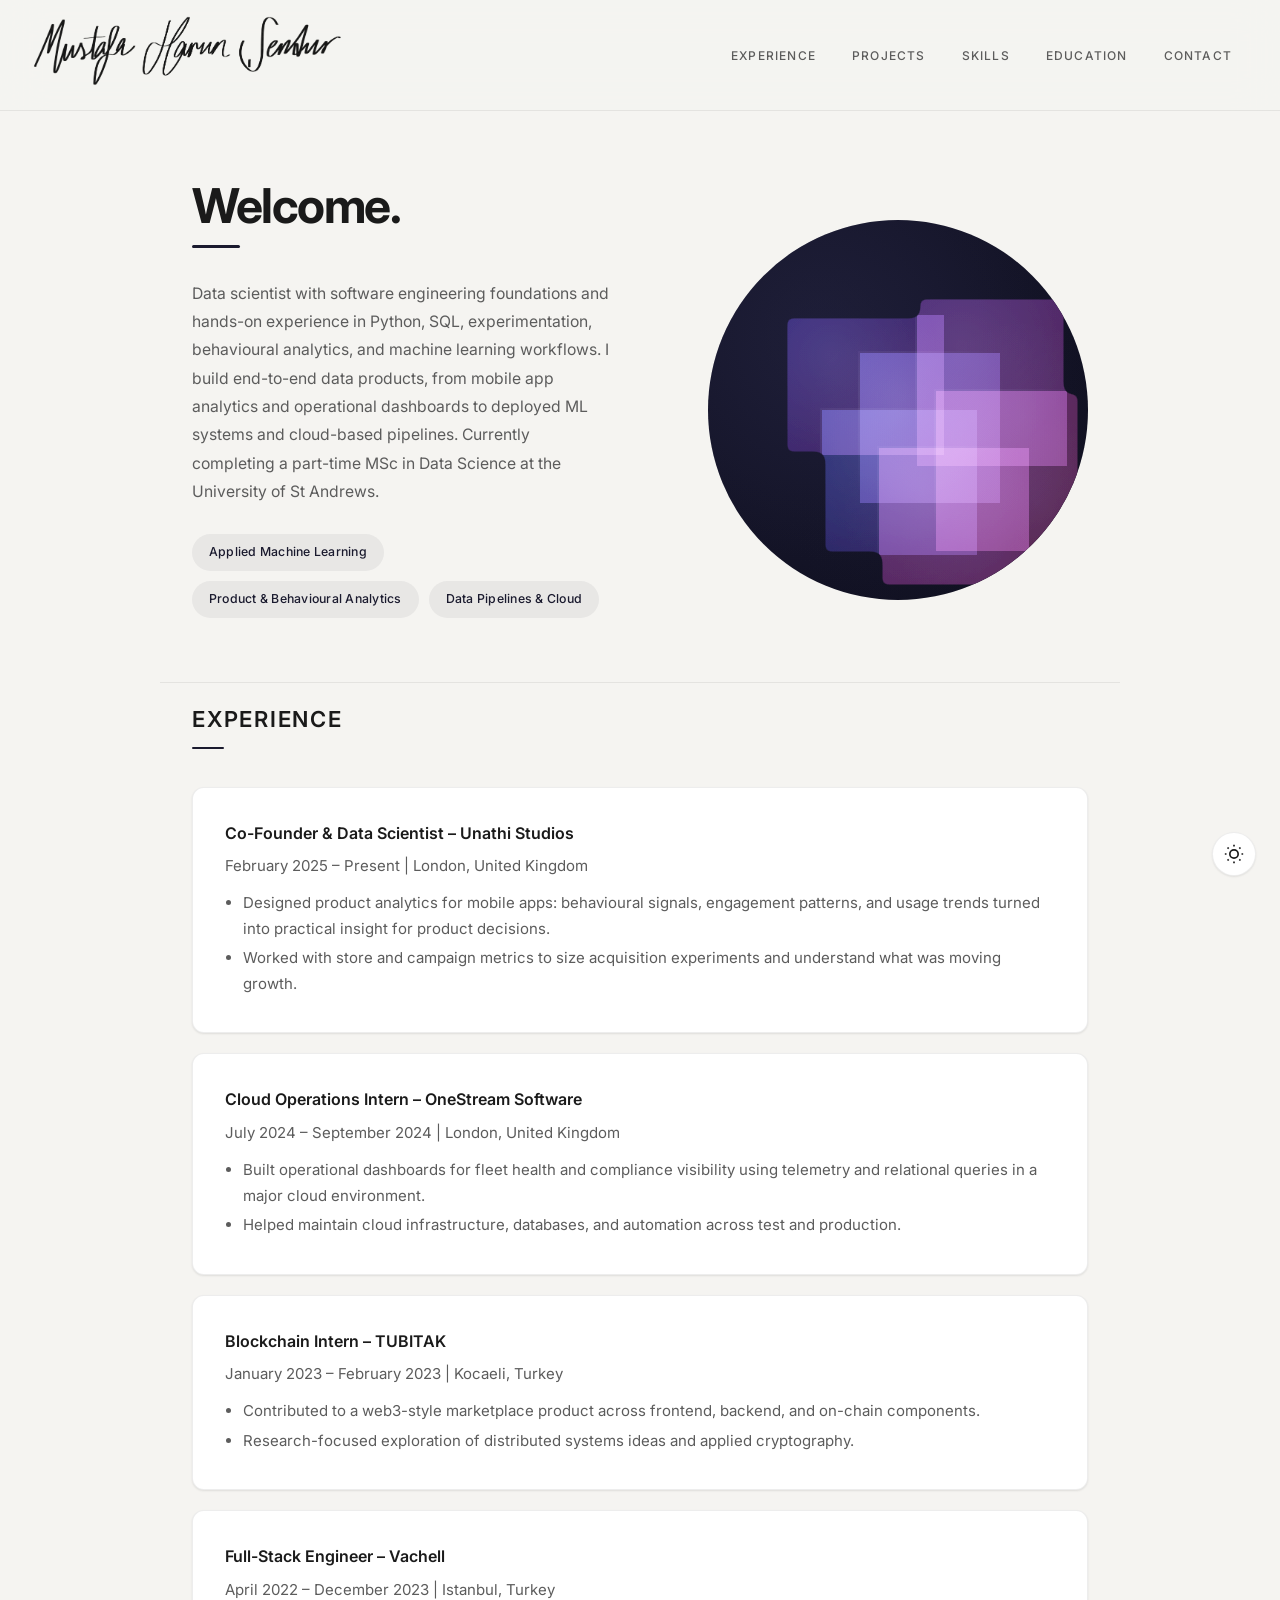
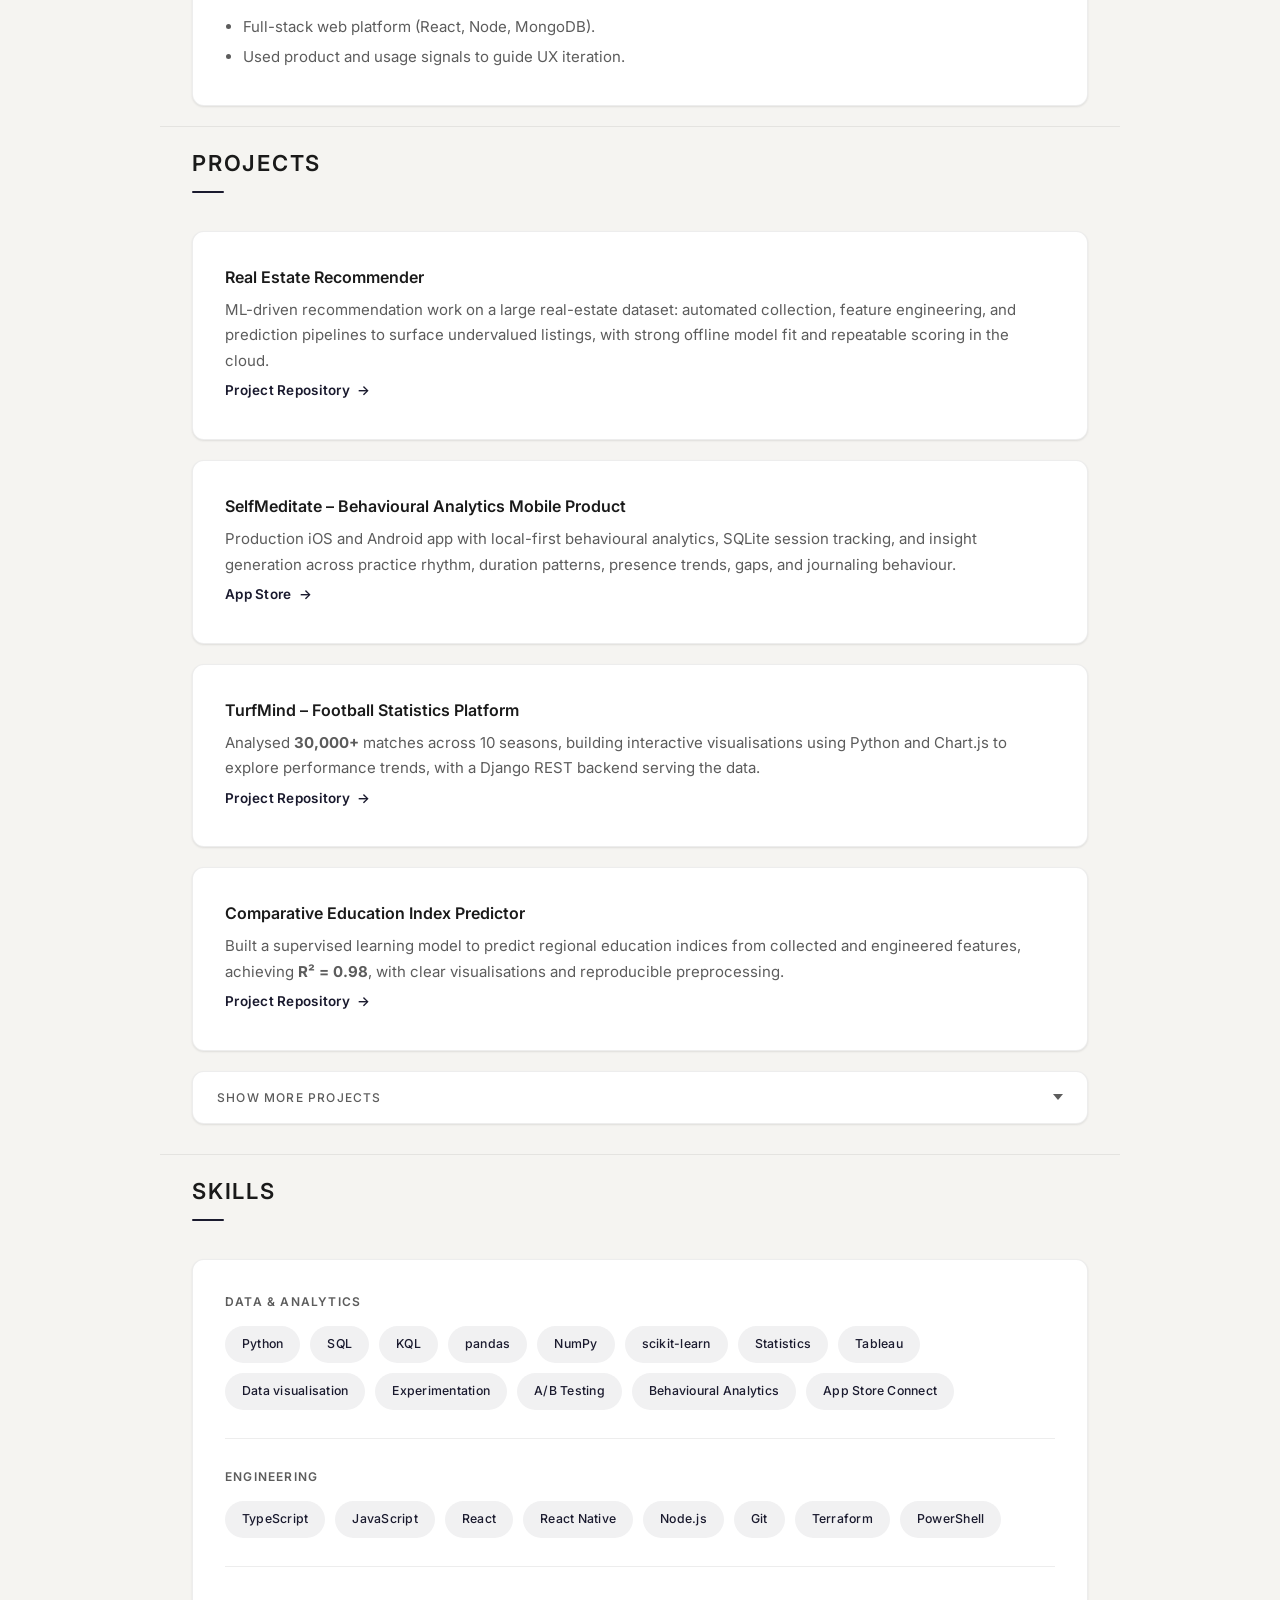
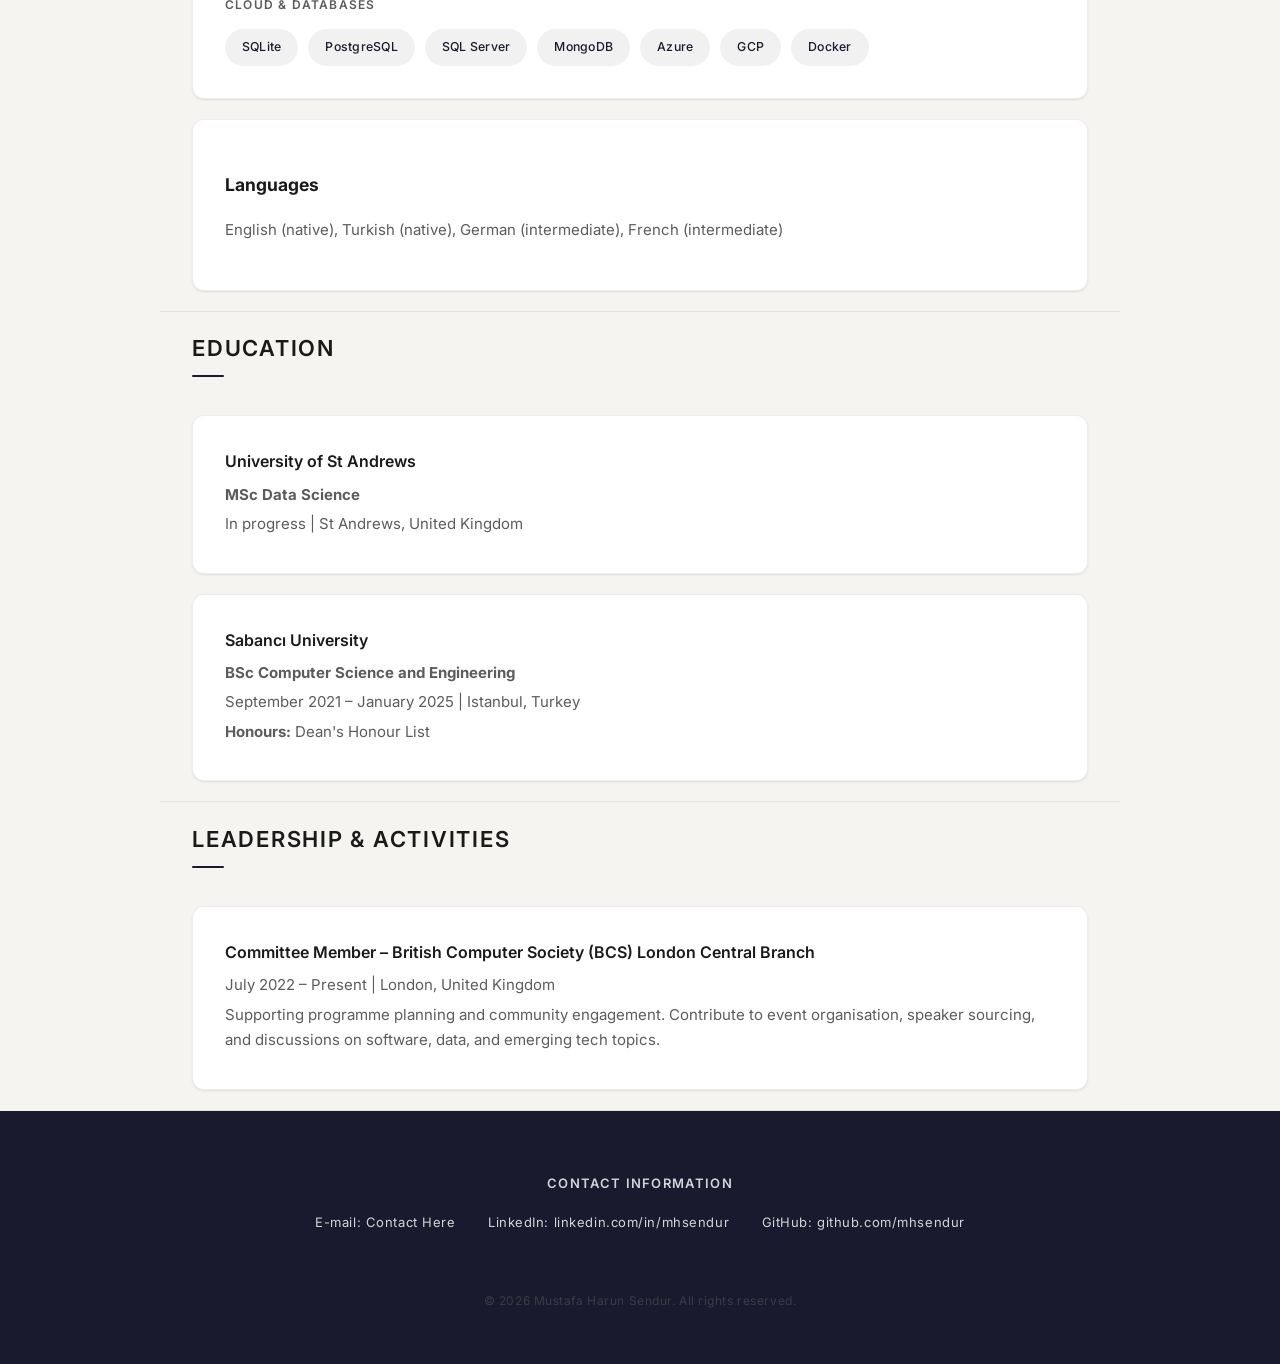
==== commit cfc110b2: "Education: mark MSc Data Science as in progress Replace the MSc date range with an in-progress statu" ====
--- a/index.html
+++ b/index.html
@@ -318,7 +318,7 @@
   <div class="experience-entry">
     <h3>University of St Andrews</h3>
     <p><strong>MSc Data Science</strong></p>
-    <p>January 2026 &ndash; January 2027 (Expected) | St Andrews, United Kingdom</p>
+    <p>In progress | St Andrews, United Kingdom</p>
   </div>
 
   <div class="experience-entry">
